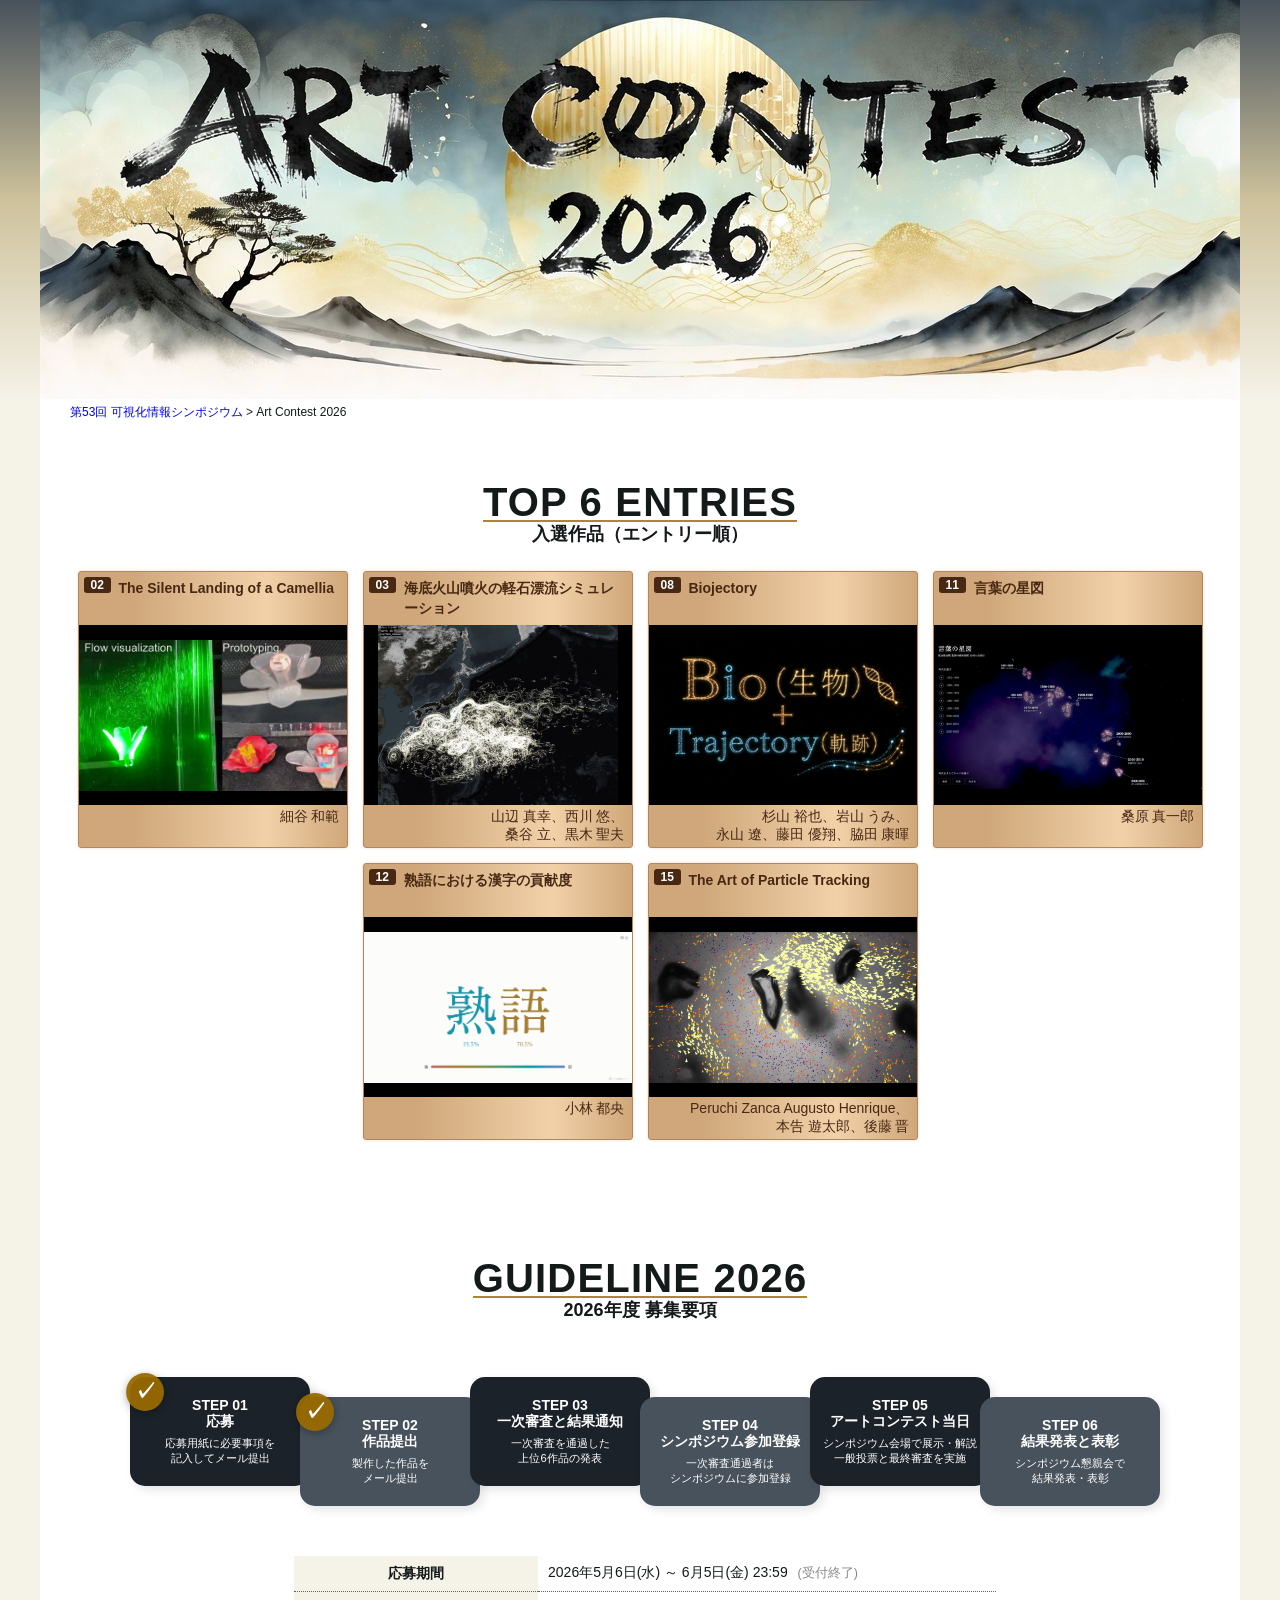
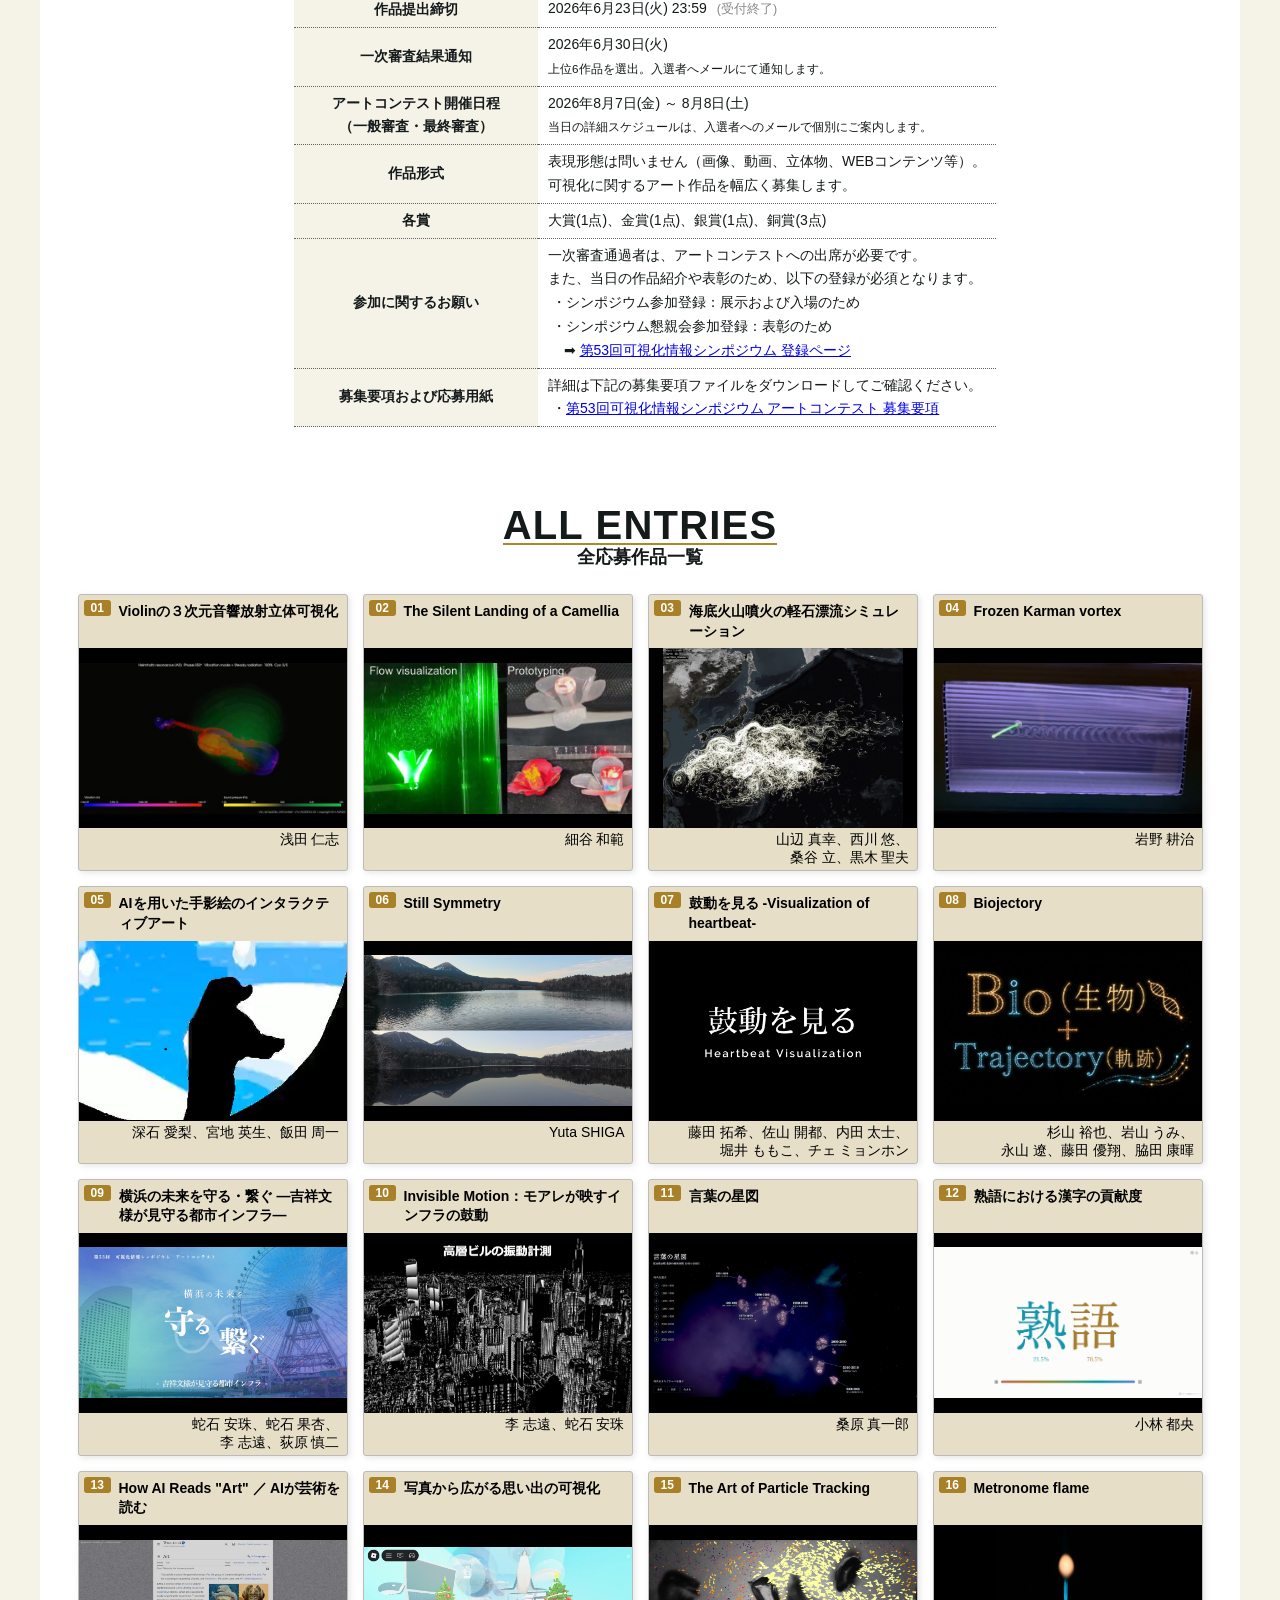
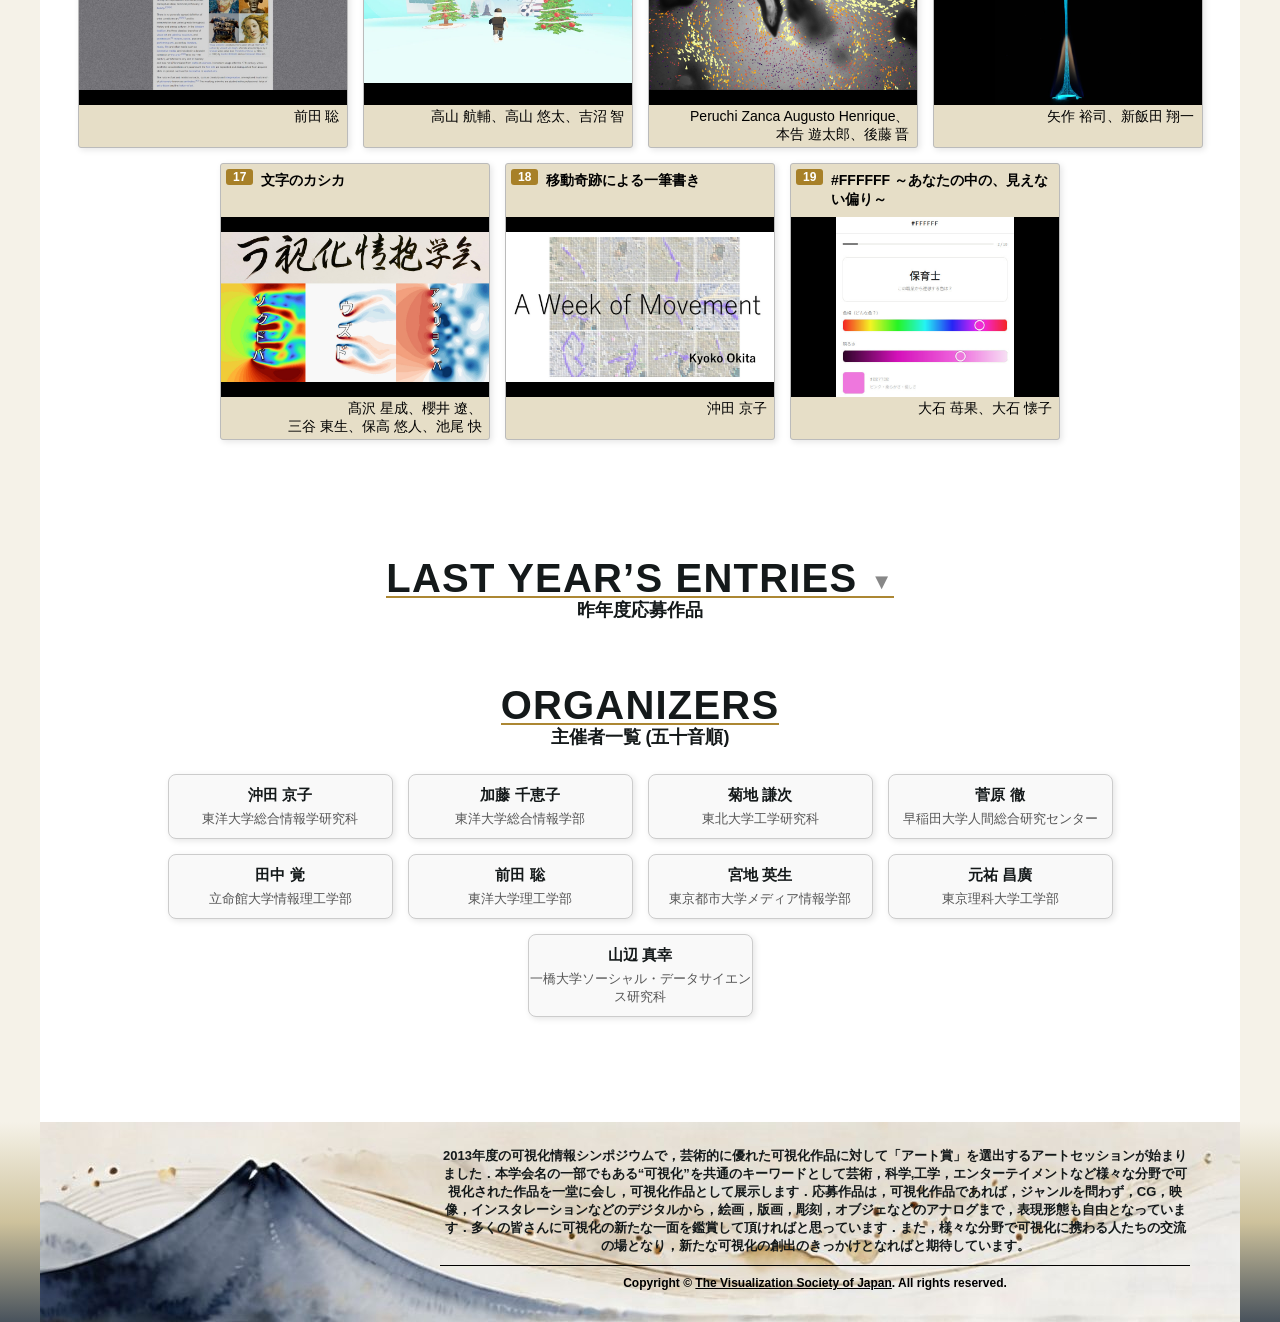
==== index.html @ e3b5d31a "入選作品セクション + 入選者向け案内PDF 追加 - index.html: TOP 6 ENTRIES セクション (入選作品6件、エントリー順)   をコメントアウト解除 + 実データ popu" ====
﻿<!DOCTYPE html>
<html lang="ja">
<head>
  <meta charset="UTF-8">
  <meta http-equiv="content-language" content="ja">
  <meta name="viewport" content="width=device-width, initial-scale=1.0">
  <meta name="description" content="JapanVis2026アートコンテストの公式ページ。受賞作品や応募作品一覧を掲載。">
  <meta name="designer" content="Satoshi MAEDA (Toyo Univ.)">
  <title>Art Contest 2026 - 第53回 可視化情報シンポジウム</title>
  <link href="css/style.css" rel="stylesheet" type="text/css" />
  <link rel="icon" type="image/png" sizes="64x64" href="images/icon-64x64.png">
</head>

<body>
  <!-- ヘッダー -->
  <div class="banner"><div class="banner-inner"></div></div>


  <!-- コンテンツ -->
  <div class="container">
    <!-- 現在位置 -->
    <div class="page_position"><a href="https://www.vsj.jp/symp2026/index.php" target="_blank">第53回 可視化情報シンポジウム</a> > Art Contest 2026</div>



    <!-- 受賞作品 -->
    <!-- <div class="section_title">
      <div class="section_title_en">2026 AWARDS</div>
      <div class="section_title_jp">2026年 受賞作品</div>
    </div>

    <div class="entry_award_progressing">
      シンポジウム会場で<br>
      大賞、金賞、銀賞の来場者投票を実施！<br>
      皆さまの投票をお待ちしております！
    </div> -->

    <!-- <div class="flex_wrapper">
      <a class="entry taisho" data-entry-number="" href="#detail-" onclick="openDetail(this)">
        <div class="entry_title"></div>
        <div class="entry_thumbnail"><img src="old_works/thumbnails/.jpg"/></div>
        <div class="entry_name"></div>
      </a>

      <a class="entry kinsho" data-entry-number="" href="#detail-" onclick="openDetail(this)">
        <div class="entry_title"></div>
        <div class="entry_thumbnail"><img src="old_works/thumbnails/.jpg"/></div>
        <div class="entry_name"></div>
      </a>

      <a class="entry ginsho" data-entry-number="" href="#detail-" onclick="openDetail(this)">
        <div class="entry_title"></div>
        <div class="entry_thumbnail"><img src="old_works/thumbnails/.jpg"/></div>
        <div class="entry_name"></div>
      </a>

      <a class="entry nyuusho" data-entry-number="" href="#detail-" onclick="openDetail(this)">
        <div class="entry_title"></div>
        <div class="entry_thumbnail"><img src="old_works/thumbnails/.jpg"/></div>
        <div class="entry_name"></div>
      </a>

      <a class="entry nyuusho" data-entry-number="" href="#detail-" onclick="openDetail(this)">
        <div class="entry_title"></div>
        <div class="entry_thumbnail"><img src="old_works/thumbnails/.jpg"/></div>
        <div class="entry_name"></div>
      </a>
    </div> -->



    <!-- 入選作品 (上位6作品、エントリー順) -->
    <div class="section_title">
      <div class="section_title_en">TOP 6 ENTRIES</div>
      <div class="section_title_jp">入選作品（エントリー順）</div>
    </div>

    <div class="flex_wrapper">
      <a class="entry top6" data-entry-number="02" data-year="2026" href="#detail-2026-02" onclick="openDetail(this)">
        <div class="entry_title">The Silent Landing of a Camellia</div>
        <div class="entry_thumbnail"><img src="works/thumbnails/a02.jpg"/></div>
        <div class="entry_name">細谷 和範</div>
      </a>

      <a class="entry top6" data-entry-number="03" data-year="2026" href="#detail-2026-03" onclick="openDetail(this)">
        <div class="entry_title">海底火山噴火の軽石漂流シミュレーション</div>
        <div class="entry_thumbnail"><img src="works/thumbnails/a03.jpg"/></div>
        <div class="entry_name">山辺 真幸、西川 悠、<br>桑谷 立、黒木 聖夫</div>
      </a>

      <a class="entry top6" data-entry-number="08" data-year="2026" href="#detail-2026-08" onclick="openDetail(this)">
        <div class="entry_title">Biojectory</div>
        <div class="entry_thumbnail"><img src="works/thumbnails/a08.jpg"/></div>
        <div class="entry_name">杉山 裕也、岩山 うみ、<br>永山 遼、藤田 優翔、脇田 康暉</div>
      </a>

      <a class="entry top6" data-entry-number="11" data-year="2026" href="#detail-2026-11" onclick="openDetail(this)">
        <div class="entry_title">言葉の星図</div>
        <div class="entry_thumbnail"><img src="works/thumbnails/a11.jpg"/></div>
        <div class="entry_name">桑原 真一郎</div>
      </a>

      <a class="entry top6" data-entry-number="12" data-year="2026" href="#detail-2026-12" onclick="openDetail(this)">
        <div class="entry_title">熟語における漢字の貢献度</div>
        <div class="entry_thumbnail"><img src="works/thumbnails/a12.png"/></div>
        <div class="entry_name">小林 都央</div>
      </a>

      <a class="entry top6" data-entry-number="15" data-year="2026" href="#detail-2026-15" onclick="openDetail(this)">
        <div class="entry_title">The Art of Particle Tracking</div>
        <div class="entry_thumbnail"><img src="works/thumbnails/a15.jpg"/></div>
        <div class="entry_name">Peruchi Zanca Augusto Henrique、<br>本告 遊太郎、後藤 晋</div>
      </a>
    </div>



    <!-- 応募案内 -->
    <div id="guideline" class="section_title">
      <div class="section_title_en">GUIDELINE 2026</div>
      <div class="section_title_jp">2026年度 募集要項</div>
    </div>
    <div class="flow-chart">
      <div class="step step-u completed">STEP 01<br>応募<span>応募用紙に必要事項を<br>記入してメール提出</span></div>
      <div class="step step-d completed">STEP 02<br>作品提出<span>製作した作品を<br>メール提出</span></div>
      <div class="step step-u">STEP 03<br>一次審査と結果通知<span>一次審査を通過した<br>上位6作品の発表</span></div>
      <div class="step step-d">STEP 04<br>シンポジウム参加登録<span>一次審査通過者は<br>シンポジウムに参加登録</span></div>
      <div class="step step-u">STEP 05<br>アートコンテスト当日<span>シンポジウム会場で展示・解説<br>一般投票と最終審査を実施</span></div>
      <div class="step step-d">STEP 06<br>結果発表と表彰<span>シンポジウム懇親会で<br>結果発表・表彰</span></div>
    </div>
    <div class="guideline_detail">
      <table>
        <tbody>
          <tr>
            <th>応募期間</th>
            <td>2026年5月6日(水) ～ 6月5日(金) 23:59 <span class="closed">(受付終了)</span></td>
          </tr>
          <tr>
            <th>作品提出締切</th>
            <td>2026年6月23日(火) 23:59 <span class="closed">(受付終了)</span></td>
          </tr>
          <tr>
            <th>一次審査結果通知</th>
            <td>2026年6月30日(火)<br><small>上位6作品を選出。入選者へメールにて通知します。</small></td>
          </tr>
          <tr>
            <th>アートコンテスト開催日程<br>（一般審査・最終審査）</th>
            <td>
              2026年8月7日(金) ～ 8月8日(土)<br>
              <small>当日の詳細スケジュールは、入選者へのメールで個別にご案内します。</small>
            </td>
          </tr>

          <tr>
            <th>作品形式</th>
            <td>表現形態は問いません（画像、動画、立体物、WEBコンテンツ等）。<br>可視化に関するアート作品を幅広く募集します。</td>
          </tr>
          <tr>
            <th>各賞</th>
            <td>大賞(1点)、金賞(1点)、銀賞(1点)、銅賞(3点)</td>
          </tr>

          <tr>
            <th>参加に関するお願い</th>
            <td>
              一次審査通過者は、アートコンテストへの出席が必要です。<br>また、当日の作品紹介や表彰のため、以下の登録が必須となります。<br>
              &nbsp;・シンポジウム参加登録：展示および入場のため<br>
              &nbsp;・シンポジウム懇親会参加登録：表彰のため<br>
              &nbsp;&nbsp;&nbsp;&nbsp;➡&nbsp;<a href="https://www.vsj.jp/symp2026/registration.php" target="_blank">第53回可視化情報シンポジウム 登録ページ</a>
            </td>
          </tr>
          <tr>
            <th>募集要項および応募用紙</th>
            <td>
              <!-- 詳細は後日公開される募集要項ファイルをダウンロードしてご確認ください。<br> -->
              <!-- &nbsp;・<u>準備中</u> -->
              詳細は下記の募集要項ファイルをダウンロードしてご確認ください。<br>
              &nbsp;・<a href="https://github.com/codria/art2026/raw/main/docs/VSJ_Symp2026_ArtContest_ApplicationGuidelines.docx" download>第53回可視化情報シンポジウム アートコンテスト 募集要項</a>
            </td>
          </tr>
        </tbody>
      </table>
    </div>

    <!-- 2026年度応募作品 -->
    <div id="all_entries" class="section_title">
      <div class="section_title_en">ALL ENTRIES</div>
      <div class="section_title_jp">全応募作品一覧</div>
    </div>

    <div class="flex_wrapper">
    <!-- No.1~5 -->
      <a class="entry" data-entry-number="01" data-year="2026" href="#detail-2026-01" onclick="openDetail(this)">
        <div class="entry_title">Violinの３次元音響放射立体可視化</div>
        <div class="entry_thumbnail"><img src="works/thumbnails/a01.jpeg"/></div>
        <div class="entry_name">浅田 仁志</div>
      </a>

      <a class="entry" data-entry-number="02" data-year="2026" href="#detail-2026-02" onclick="openDetail(this)">
        <div class="entry_title">The Silent Landing of a Camellia</div>
        <div class="entry_thumbnail"><img src="works/thumbnails/a02.jpg"/></div>
        <div class="entry_name">細谷 和範</div>
      </a>

      <a class="entry" data-entry-number="03" data-year="2026" href="#detail-2026-03" onclick="openDetail(this)">
        <div class="entry_title">海底火山噴火の軽石漂流シミュレーション</div>
        <div class="entry_thumbnail"><img src="works/thumbnails/a03.jpg"/></div>
        <div class="entry_name">山辺 真幸、西川 悠、<br>桑谷 立、黒木 聖夫</div>
      </a>

      <a class="entry" data-entry-number="04" data-year="2026" href="#detail-2026-04" onclick="openDetail(this)">
        <div class="entry_title">Frozen Karman vortex</div>
        <div class="entry_thumbnail"><img src="works/thumbnails/a04.jpg"/></div>
        <div class="entry_name">岩野 耕治</div>
      </a>

      <a class="entry" data-entry-number="05" data-year="2026" href="#detail-2026-05" onclick="openDetail(this)">
        <div class="entry_title">AIを用いた手影絵のインタラクティブアート</div>
        <div class="entry_thumbnail"><img src="works/thumbnails/a05.png"/></div>
        <div class="entry_name">深石 愛梨、宮地 英生、飯田 周一</div>
      </a>

    <!-- No.6~10 -->
      <a class="entry" data-entry-number="06" data-year="2026" href="#detail-2026-06" onclick="openDetail(this)">
        <div class="entry_title">Still Symmetry</div>
        <div class="entry_thumbnail"><img src="works/thumbnails/a06.jpg"/></div>
        <div class="entry_name">Yuta SHIGA</div>
      </a>

      <a class="entry" data-entry-number="07" data-year="2026" href="#detail-2026-07" onclick="openDetail(this)">
        <div class="entry_title">鼓動を見る -Visualization of heartbeat-</div>
        <div class="entry_thumbnail"><img src="works/thumbnails/a07.jpg"/></div>
        <div class="entry_name">藤田 拓希、佐山 開都、内田 太士、<br>堀井 ももこ、チェ ミョンホン</div>
      </a>

      <a class="entry" data-entry-number="08" data-year="2026" href="#detail-2026-08" onclick="openDetail(this)">
        <div class="entry_title">Biojectory</div>
        <div class="entry_thumbnail"><img src="works/thumbnails/a08.jpg"/></div>
        <div class="entry_name">杉山 裕也、岩山 うみ、<br>永山 遼、藤田 優翔、脇田 康暉</div>
      </a>

      <a class="entry" data-entry-number="09" data-year="2026" href="#detail-2026-09" onclick="openDetail(this)">
        <div class="entry_title">横浜の未来を守る・繋ぐ —吉祥文様が見守る都市インフラ—</div>
        <div class="entry_thumbnail"><img src="works/thumbnails/a09.jpg"/></div>
        <div class="entry_name">蛇石 安珠、蛇石 果杏、<br>李 志遠、荻原 慎二</div>
      </a>

      <a class="entry" data-entry-number="10" data-year="2026" href="#detail-2026-10" onclick="openDetail(this)">
        <div class="entry_title">Invisible Motion：モアレが映すインフラの鼓動</div>
        <div class="entry_thumbnail"><img src="works/thumbnails/a10.jpg"/></div>
        <div class="entry_name">李 志遠、蛇石 安珠</div>
      </a>

    <!-- No.11~15 -->
      <a class="entry" data-entry-number="11" data-year="2026" href="#detail-2026-11" onclick="openDetail(this)">
        <div class="entry_title">言葉の星図</div>
        <div class="entry_thumbnail"><img src="works/thumbnails/a11.jpg"/></div>
        <div class="entry_name">桑原 真一郎</div>
      </a>

      <a class="entry" data-entry-number="12" data-year="2026" href="#detail-2026-12" onclick="openDetail(this)">
        <div class="entry_title">熟語における漢字の貢献度</div>
        <div class="entry_thumbnail"><img src="works/thumbnails/a12.png"/></div>
        <div class="entry_name">小林 都央</div>
      </a>

      <a class="entry" data-entry-number="13" data-year="2026" href="#detail-2026-13" onclick="openDetail(this)">
        <div class="entry_title">How AI Reads "Art" ／ AIが芸術を読む</div>
        <div class="entry_thumbnail"><img src="works/thumbnails/a13.jpg"/></div>
        <div class="entry_name">前田 聡</div>
      </a>

      <a class="entry" data-entry-number="14" data-year="2026" href="#detail-2026-14" onclick="openDetail(this)">
        <div class="entry_title">写真から広がる思い出の可視化</div>
        <div class="entry_thumbnail"><img src="works/thumbnails/a14.jpg"/></div>
        <div class="entry_name">高山 航輔、高山 悠太、吉沼 智</div>
      </a>

      <a class="entry" data-entry-number="15" data-year="2026" href="#detail-2026-15" onclick="openDetail(this)">
        <div class="entry_title">The Art of Particle Tracking</div>
        <div class="entry_thumbnail"><img src="works/thumbnails/a15.jpg"/></div>
        <div class="entry_name">Peruchi Zanca Augusto Henrique、<br>本告 遊太郎、後藤 晋</div>
      </a>

    <!-- No.16~19 -->
      <a class="entry" data-entry-number="16" data-year="2026" href="#detail-2026-16" onclick="openDetail(this)">
        <div class="entry_title">Metronome flame</div>
        <div class="entry_thumbnail"><img src="works/thumbnails/a16.jpg"/></div>
        <div class="entry_name">矢作 裕司、新飯田 翔一</div>
      </a>

      <a class="entry" data-entry-number="17" data-year="2026" href="#detail-2026-17" onclick="openDetail(this)">
        <div class="entry_title">文字のカシカ</div>
        <div class="entry_thumbnail"><img src="works/thumbnails/a17.jpg"/></div>
        <div class="entry_name">髙沢 星成、櫻井 遼、<br>三谷 東生、保高 悠人、池尾 快</div>
      </a>

      <a class="entry" data-entry-number="18" data-year="2026" href="#detail-2026-18" onclick="openDetail(this)">
        <div class="entry_title">移動奇跡による一筆書き</div>
        <div class="entry_thumbnail"><img src="works/thumbnails/a18.jpg"/></div>
        <div class="entry_name">沖田 京子</div>
      </a>

      <a class="entry" data-entry-number="19" data-year="2026" href="#detail-2026-19" onclick="openDetail(this)">
        <div class="entry_title">#FFFFFF ～あなたの中の、見えない偏り～</div>
        <div class="entry_thumbnail"><img src="works/thumbnails/a19.jpg"/></div>
        <div class="entry_name">大石 苺果、大石 懐子</div>
      </a>
    </div>

    <!-- 昨年度応募作品（折り畳み） -->
    <details class="archive-section">
      <summary>
        <div class="section_title">
          <div class="section_title_en">LAST YEAR’S ENTRIES</div>
          <div class="section_title_jp">昨年度応募作品</div>
        </div>
      </summary>

      <div class="flex_wrapper">
      <!-- No.1~5 -->
        <a class="entry" data-entry-number="01" data-year="2025" href="#detail-2025-01" onclick="openDetail(this)">
          <div class="entry_title">クラゲ型ロボットによる渦構造</div>
          <div class="entry_thumbnail"><img src="old_works/thumbnails/a01.jpg"/></div>
          <div class="entry_name">MANAKIJSIRISUTHI POON、<br>美甘 見真</div>
        </a>

        <a class="entry" data-entry-number="02" data-year="2025" href="#detail-2025-02" onclick="openDetail(this)">
          <div class="entry_title">東京メトロの路線ネットワーク図</div>
          <div class="entry_thumbnail"><img src="old_works/thumbnails/a02.jpg"/></div>
          <div class="entry_name">高松 一鷹、高階 柊平</div>
        </a>

        <a class="entry" data-entry-number="03" data-year="2025" href="#detail-2025-03" onclick="openDetail(this)">
          <div class="entry_title">Loudscape；練習前のボク</div>
          <div class="entry_thumbnail"><img src="old_works/thumbnails/a03.jpg"/></div>
          <div class="entry_name">沖田 京子、前田 聡</div>
        </a>

        <a class="entry" data-entry-number="04" data-year="2025" href="#detail-2025-04" onclick="openDetail(this)">
          <div class="entry_title">モザイクアート</div>
          <div class="entry_thumbnail"><img src="old_works/thumbnails/a04.jpg"/></div>
          <div class="entry_name">吉沼 智</div>
        </a>

        <a class="entry" data-entry-number="05" data-year="2025" href="#detail-2025-05" onclick="openDetail(this)">
          <div class="entry_title">Fallen Azaleas in the Wind</div>
          <div class="entry_thumbnail"><img src="old_works/thumbnails/a05.jpg"/></div>
          <div class="entry_name">細谷 和範</div>
        </a>

      <!-- No.6~10 -->
        <a class="entry" data-entry-number="06" data-year="2025" href="#detail-2025-06" onclick="openDetail(this)">
          <div class="entry_title">どちらに旋回しているように見えますか？</div>
          <div class="entry_thumbnail"><img src="old_works/thumbnails/a06.jpg"/></div>
          <div class="entry_name">澤田 祐希、新川 大治朗、白石 耕一郎</div>
        </a>

        <a class="entry" data-entry-number="07" data-year="2025" href="#detail-2025-07" onclick="openDetail(this)">
          <div class="entry_title">錯視図等を対象としたエントロピー解析</div>
          <div class="entry_thumbnail"><img src="old_works/thumbnails/a07.jpg"/></div>
          <div class="entry_name">後藤 芙美子、長嶋 敏照、土田 賢省</div>
        </a>

        <a class="entry" data-entry-number="08" data-year="2025" href="#detail-2025-08" onclick="openDetail(this)">
          <div class="entry_title">浮力が奏でる安定の世界</div>
          <div class="entry_thumbnail"><img src="old_works/thumbnails/a08.jpg"/></div>
          <div class="entry_name">西川 泰雅、稲垣 照美</div>
        </a>

        <a class="entry" data-entry-number="09" data-year="2025" href="#detail-2025-09" onclick="openDetail(this)">
          <div class="entry_title">Olfaphony</div>
          <div class="entry_thumbnail"><img src="old_works/thumbnails/a09.jpg"/></div>
          <div class="entry_name">今井 裕太、大畠 拓真、<br>中村 知滉、柳瀬 龍成</div>
        </a>

        <a class="entry" data-entry-number="10" data-year="2025" href="#detail-2025-10" onclick="openDetail(this)">
          <div class="entry_title">視線が創る世界</div>
          <div class="entry_thumbnail"><img src="old_works/thumbnails/a10.jpg"/></div>
          <div class="entry_name">上村 悠人、片岡 昇吾、<br>加藤 僚太郎、山本 英明</div>
        </a>

      <!-- No.11~13 -->
        <a class="entry" data-entry-number="11" data-year="2025" href="#detail-2025-11" onclick="openDetail(this)">
          <div class="entry_title">Violinの３次元立体可視化</div>
          <div class="entry_thumbnail"><img src="old_works/thumbnails/a11.jpg"/></div>
          <div class="entry_name">浅田 仁志</div>
        </a>

        <a class="entry" data-entry-number="12" data-year="2025" href="#detail-2025-12" onclick="openDetail(this)">
          <div class="entry_title">表面張力が奏でる奇跡の芸術</div>
          <div class="entry_thumbnail"><img src="old_works/thumbnails/a12.jpg"/></div>
          <div class="entry_name">齋藤 謙太、坂本 翔、稲垣 照美</div>
        </a>

        <a class="entry" data-entry-number="13" data-year="2025" href="#detail-2025-13" onclick="openDetail(this)">
          <div class="entry_title">Stillness in Motion: A Meditative Journey</div>
          <div class="entry_thumbnail"><img src="old_works/thumbnails/a13.jpg"/></div>
          <div class="entry_name">村上 里子、切島 忠昭</div>
        </a>


        <a href="https://codria.github.io/art2025/" class="link-box">
          Art Contest 2025 を見る<span class="arrow"> &nearr;</span>
        </a>
      </div>
    </details>



    <!-- オーガナイザー -->
    <div class="section_title">
      <div class="section_title_en">ORGANIZERS</div>
      <div class="section_title_jp">主催者一覧 (五十音順)</div>
    </div>
    <div class="flex_wrapper">
      <div class="organizer-card">
        <div class="name">沖田 京子</div>
        <div class="affiliation">東洋大学総合情報学研究科</div>
      </div>
      <div class="organizer-card">
        <div class="name">加藤 千恵子</div>
        <div class="affiliation">東洋大学総合情報学部</div>
      </div>
      <div class="organizer-card">
        <div class="name">菊地 謙次</div>
        <div class="affiliation">東北大学工学研究科</div>
      </div>
      <div class="organizer-card">
        <div class="name">菅原 徹</div>
        <div class="affiliation">早稲田大学人間総合研究センター</div>
      </div>
      <div class="organizer-card">
        <div class="name">田中 覚</div>
        <div class="affiliation">立命館大学情報理工学部</div>
      </div>
      <div class="organizer-card">
        <div class="name">前田 聡</div>
        <div class="affiliation">東洋大学理工学部</div>
      </div>
      <div class="organizer-card">
        <div class="name">宮地 英生</div>
        <div class="affiliation">東京都市大学メディア情報学部</div>
      </div>
      <div class="organizer-card">
        <div class="name">元祐 昌廣</div>
        <div class="affiliation">東京理科大学工学部</div>
      </div>
      <div class="organizer-card">
        <div class="name">山辺 真幸</div>
        <div class="affiliation">一橋大学ソーシャル・データサイエンス研究科</div>
      </div>
    </div>

    <!-- スペシャルサンクス -->
    <!-- <div class="section_title">
      <div class="section_title_en">SPECIAL THANKS</div>
      <div class="section_title_jp">ご協力いただいた皆様（順不同）</div>
    </div>

    <div class="flex_wrapper">
      <div class="organizer-card">
        <div class="name"></div>
        <div class="affiliation"><a href="" target="_blank"></a></div>
      </div>
      <div class="organizer-card">
        <div class="name"></div>
        <div class="affiliation"><a href="" target="_blank"></a></div>
      </div>
      <div class="organizer-card">
        <div class="name"></div>
        <div class="affiliation"><a href="" target="_blank"></a></div>
      </div>
      <div class="organizer-card applicants">
        <div class="name"></div>
        <div class="affiliation"></div>
      </div>
    </div> -->


    <!-- 拡大表示枠（コントロールはJavaScript） -->
    <div id="overlay" class="hidden" onclick="overlayClick(event)">
      <div id="overlay-content"></div>
      <button id="prev-btn" onclick="prevDetail(event)">＜</button>
      <button id="next-btn" onclick="nextDetail(event)">＞</button>
      <button id="close-btn" onclick="closeDetail()">閉じる</button>
    </div>

    <!-- 作品詳細 (2026年度) -->
    <!-- hiddenクラスをJavaScriptで差し込むことで、JavaScriptオフで拡大表示できない場合に通常表示で閲覧する -->
    <div class="detail" id="detail-2026-01">
      <div class="section_title">
        <div class="section_title_en">ENTRY 01</div>
        <div class="section_title_jp">応募作品 01</div>
      </div>
      <div class="entry_detail">
        <div class="entry_detail_thumbnail"><img src="works/thumbnails/a01.jpeg" /></div>
        <table>
          <tbody>
            <tr><th>作品名</th><td>Violinの３次元音響放射立体可視化</td></tr>
            <tr><th>作品形態</th><td>動画</td></tr>
            <tr><th>製作者</th><td>浅田 仁志</td></tr>
            <tr><th>公開URL</th><td><a href="works/a01.mp4" target="_blank">本サーバー</a></td></tr>
          </tbody>
        </table>
        <div class="entry_detail_abstract">
          <h5>作品概要</h5>
          　Violinにおける数値解析結果(A.Stradivariの実在個体)から抽出したHelmholz共鳴(A0モード)の音響放射可視化イメージを作成。構造振動と音響現象を重ね合わせレンダリングすることで、構造振動と空気が連成しfホールから音響放射が生じる経過を３次元立体可視化した。
        </div>
      </div>
    </div>

    <div class="detail" id="detail-2026-02">
      <div class="section_title">
        <div class="section_title_en">ENTRY 02</div>
        <div class="section_title_jp">応募作品 02</div>
      </div>
      <div class="entry_detail">
        <div class="entry_detail_thumbnail"><img src="works/thumbnails/a02.jpg" /></div>
        <table>
          <tbody>
            <tr><th>作品名</th><td>The Silent Landing of a Camellia</td></tr>
            <tr><th>作品形態</th><td>動画</td></tr>
            <tr><th>製作者</th><td>細谷 和範</td></tr>
            <tr><th>公開URL</th><td><a href="https://youtu.be/SGnB2cqKreg" target="_blank">https://youtu.be/SGnB2cqKreg</a></td></tr>
          </tbody>
        </table>
        <div class="entry_detail_abstract">
          <h5>作品概要</h5>
          　椿の花は花冠ごと落花し，上を向いて着地します。<br>
          　このユニークな振る舞いは，寺田寅彦博士（1878–1935）の研究によって，花冠の空力特性によるものであることが知られています。<br>
          　本作品では，ツバキの花冠が地面に落花した後のふるまいに注目しました。不思議なことに，ツバキは地面に衝突しても大きく跳ね返ることなく，静かに着地します。高速カメラを用いて花びらの挙動を観察すると，衝突の瞬間に花弁がダイナミックにしなり，振動しながら衝撃エネルギーを吸収する様子が見られました。<br>
          　静かで力強く，そして美しいツバキの不思議な落花現象をお楽しみください。
        </div>
      </div>
    </div>

    <div class="detail" id="detail-2026-03">
      <div class="section_title">
        <div class="section_title_en">ENTRY 03</div>
        <div class="section_title_jp">応募作品 03</div>
      </div>
      <div class="entry_detail">
        <div class="entry_detail_thumbnail"><img src="works/thumbnails/a03.jpg" /></div>
        <table>
          <tbody>
            <tr><th>作品名</th><td>海底火山噴火の軽石漂流シミュレーション</td></tr>
            <tr><th>作品形態</th><td>動画</td></tr>
            <tr><th>製作者</th><td>山辺 真幸、西川 悠、桑谷 立、黒木 聖夫</td></tr>
            <tr><th>公開URL</th><td><a href="https://vimeo.com/1109314883" target="_blank">https://vimeo.com/1109314883</a></td></tr>
          </tbody>
        </table>
        <div class="entry_detail_abstract">
          <h5>作品概要</h5>
          　2021年8月の福徳岡ノ場海底噴火では、放出された大量の軽石が日本各地の港や島に漂着し、漁業や海上交通に深刻な被害をもたらした。日本近海ではこうした現象が20〜30年に一度繰り返されており、軽石の漂着時期や場所を事前に見積もることは防災上の重要課題である。本作品は、過去100年の間に軽石を放出した日本近海の7つの海底火山 ― 福徳岡ノ場、伊豆東部火山群、三宅島、海徳海山、西之島、ベヨネース列岩、西表島北北東 ― から放出された軽石が、黒潮・黒潮再循環・対馬暖流に運ばれて漂流するさまを、粒子追跡シミュレーションの結果に基づいて可視化したものである。各火山について、放流開始から365日間の漂流を描いた。暗い海洋上に一つひとつの軽石の軌跡を発光する光跡として描き、その集積を光の濃淡で表現している。時間の経過とともに軽石は中規模渦に捕捉されて渦を巻き、密集と拡散を繰り返しながら広大な海域へ広がっていく。海洋物理学が数式と統計で記述してきた海流のふるまいが、無数の光跡が織りなす動的な模様として立ち現れる。可視化の元データは Nishikawa et al. (2023, Progress in Earth and Planetary Science, 10:21, <a href="https://doi.org/10.1186/s40645-023-00552-4" target="_blank">https://doi.org/10.1186/s40645-023-00552-4</a>) によるシミュレーション結果である。本作品は、軽石漂流のインタラクティブなハザードマップ構築を目指す研究プロジェクトの一環として制作された。<br>
          　本作品は JSPS 科研費 基盤研究(B)「高精度軽石漂流予測に基づくインタラクティブハザードマップの作成」(課題番号 24K01139、研究代表者:西川悠) の成果の一部である。<br>
          <small>制作者：山辺真幸<sup>1</sup>, 西川悠<sup>2</sup>, 桑谷立<sup>2</sup>, 黒木聖夫<sup>2</sup><br>
          1) 一橋大学大学院ソーシャル・データサイエンス研究科、慶應義塾大学メディア・デザイン研究科　 2) 海洋研究開発機構</small>
        </div>
      </div>
    </div>

    <div class="detail" id="detail-2026-04">
      <div class="section_title">
        <div class="section_title_en">ENTRY 04</div>
        <div class="section_title_jp">応募作品 04</div>
      </div>
      <div class="entry_detail">
        <div class="entry_detail_thumbnail"><img src="works/thumbnails/a04.jpg" /></div>
        <table>
          <tbody>
            <tr><th>作品名</th><td>Frozen Karman vortex</td></tr>
            <tr><th>作品形態</th><td>動画</td></tr>
            <tr><th>製作者</th><td>岩野 耕治</td></tr>
            <tr><th>公開URL</th><td><a href="https://youtu.be/1NOTzBSdpBU" target="_blank">https://youtu.be/1NOTzBSdpBU</a></td></tr>
          </tbody>
        </table>
        <div class="entry_detail_abstract">
          <h5>作品概要</h5>
          　段ボールで製作した小型風洞内でカルマン渦列を可視化しました．光の当て方を工夫することでカルマン渦を止めました．
        </div>
      </div>
    </div>

    <div class="detail" id="detail-2026-05">
      <div class="section_title">
        <div class="section_title_en">ENTRY 05</div>
        <div class="section_title_jp">応募作品 05</div>
      </div>
      <div class="entry_detail">
        <div class="entry_detail_thumbnail"><img src="works/thumbnails/a05.png" /></div>
        <table>
          <tbody>
            <tr><th>作品名</th><td>AIを用いた手影絵のインタラクティブアート</td></tr>
            <tr><th>作品形態</th><td>動画</td></tr>
            <tr><th>製作者</th><td>深石 愛梨、宮地 英生、飯田 周一</td></tr>
            <tr><th>公開URL</th><td><a href="works/a05.mp4" target="_blank">本サーバー</a></td></tr>
          </tbody>
        </table>
        <div class="entry_detail_abstract">
          <h5>作品概要</h5>
          　手影絵で表現されたペンギンの背景に動的な南極のイメージ画像を挿入する。<br>
          　手影絵の２Dのペンギンの姿勢を学習させ、その姿勢を動的に推定し、ペンギンの移動方向に合わせて背景のスライド方向を変化させることでペンギンが移動しているように、また、ペンギンの動作量に応じて背景の氷の赤色強度を強くする演出を行った。
        </div>
      </div>
    </div>

    <div class="detail" id="detail-2026-06">
      <div class="section_title">
        <div class="section_title_en">ENTRY 06</div>
        <div class="section_title_jp">応募作品 06</div>
      </div>
      <div class="entry_detail">
        <div class="entry_detail_thumbnail"><img src="works/thumbnails/a06.jpg" /></div>
        <table>
          <tbody>
            <tr><th>作品名</th><td>Still Symmetry</td></tr>
            <tr><th>作品形態</th><td>画像</td></tr>
            <tr><th>製作者</th><td>Yuta SHIGA</td></tr>
            <tr><th>公開URL</th><td><a href="works/a06.jpg" target="_blank">本サーバー</a></td></tr>
          </tbody>
        </table>
        <div class="entry_detail_abstract">
          <h5>作品概要</h5>
          　In landscape photography, the specular reflection (water mirror) on a lake's surface is a paramount element that brings perfect symmetry and an overwhelming sense of tranquility to the frame. However, capturing the exact moment when the wind completely dies down, aligned with the perfect lighting and weather conditions, is exceptionally difficult—it is a miraculous encounter with nature.<br>
          　Based on the natural formations captured at the shooting location, this artwork utilizes "minimal image processing" to express the ideal specular reflection that could have existed. By blurring the line between the actual landscape (the real image) and the digitally enhanced water surface (the virtual image), this work invites viewers to contemplate the beauty of nature and the possibilities of visual expression.
        </div>
      </div>
    </div>

    <div class="detail" id="detail-2026-07">
      <div class="section_title">
        <div class="section_title_en">ENTRY 07</div>
        <div class="section_title_jp">応募作品 07</div>
      </div>
      <div class="entry_detail">
        <div class="entry_detail_thumbnail"><img src="works/thumbnails/a07.jpg" /></div>
        <table>
          <tbody>
            <tr><th>作品名</th><td>鼓動を見る -Visualization of heartbeat-</td></tr>
            <tr><th>作品形態</th><td>動画</td></tr>
            <tr><th>製作者</th><td>藤田 拓希、佐山 開都、内田 太士、<br>堀井 ももこ、チェ ミョンホン</td></tr>
            <tr><th>公開URL</th><td><a href="https://youtu.be/KlE6RIvFT8s" target="_blank">https://youtu.be/KlE6RIvFT8s</a></td></tr>
          </tbody>
        </table>
        <div class="entry_detail_abstract">
          <h5>作品概要</h5>
          　動物によって鼓動の速さは大きく異なる。本作品では、それぞれの動物が刻む鼓動を視覚的な表現へと変換し、普段は目にすることのできない生命のリズムを可視化した。大きな動物と小さな動物、それぞれが持つ異なる時間の流れや生き方の違いを、鼓動という共通の指標を通して感じてもらいたい。
        </div>
      </div>
    </div>

    <div class="detail" id="detail-2026-08">
      <div class="section_title">
        <div class="section_title_en">ENTRY 08</div>
        <div class="section_title_jp">応募作品 08</div>
      </div>
      <div class="entry_detail">
        <div class="entry_detail_thumbnail"><img src="works/thumbnails/a08.jpg" /></div>
        <table>
          <tbody>
            <tr><th>作品名</th><td>Biojectory</td></tr>
            <tr><th>作品形態</th><td>動画</td></tr>
            <tr><th>製作者</th><td>杉山 裕也、岩山 うみ、永山 遼、<br>藤田 優翔、脇田 康暉</td></tr>
            <tr><th>公開URL</th><td><a href="https://youtu.be/nXVVDsX7SDc" target="_blank">https://youtu.be/nXVVDsX7SDc</a></td></tr>
          </tbody>
        </table>
        <div class="entry_detail_abstract">
          <h5>作品概要</h5>
          　複数の生き物の移動軌跡を可視化し、通過回数が多い場所の「つながり」を表現する作品です。このつながりを表現するにあたり、「星座」の考え方を取り入れることにしました。星座は、点在する星を人間が結びつけて意味を与えたものです。これと同様に、生物の頻出ルートの重なりを「夜空の星座」に見立てて再解釈し、新たなつながりとして描き出すことを意図しています。
        </div>
      </div>
    </div>

    <div class="detail" id="detail-2026-09">
      <div class="section_title">
        <div class="section_title_en">ENTRY 09</div>
        <div class="section_title_jp">応募作品 09</div>
      </div>
      <div class="entry_detail">
        <div class="entry_detail_thumbnail"><img src="works/thumbnails/a09.jpg" /></div>
        <table>
          <tbody>
            <tr><th>作品名</th><td>横浜の未来を守る・繋ぐ —吉祥文様が見守る都市インフラ—</td></tr>
            <tr><th>作品形態</th><td>動画</td></tr>
            <tr><th>製作者</th><td>蛇石 安珠、蛇石 果杏、李 志遠、荻原 慎二</td></tr>
            <tr><th>公開URL</th><td><a href="https://youtu.be/6EPW5WjP95c" target="_blank">https://youtu.be/6EPW5WjP95c</a></td></tr>
          </tbody>
        </table>
        <div class="entry_detail_abstract">
          <h5>作品概要</h5>
          　港町としての歴史が大切に受け継がれている観光都市，横浜．一方で，都市を支えるインフラの老朽化が課題となっており，安全で快適な都市環境を維持するための新たなモニタリング技術が求められています．我々は，吉祥文様を用いたインフラ構造物の長期に渡る高精度な変位計測技術が，この課題の解決に向けた一つの糸口になると考えています．本作品は，横浜の都市インフラの保全をコンセプトに，景観に調和するモアレマーカーを表現したアート作品です．
        </div>
      </div>
    </div>

    <div class="detail" id="detail-2026-10">
      <div class="section_title">
        <div class="section_title_en">ENTRY 10</div>
        <div class="section_title_jp">応募作品 10</div>
      </div>
      <div class="entry_detail">
        <div class="entry_detail_thumbnail"><img src="works/thumbnails/a10.jpg" /></div>
        <table>
          <tbody>
            <tr><th>作品名</th><td>Invisible Motion：モアレが映すインフラの鼓動</td></tr>
            <tr><th>作品形態</th><td>動画</td></tr>
            <tr><th>製作者</th><td>李 志遠、蛇石 安珠</td></tr>
            <tr><th>公開URL</th><td><a href="https://youtu.be/waw8kCTDo8c" target="_blank">https://youtu.be/waw8kCTDo8c</a></td></tr>
          </tbody>
        </table>
        <div class="entry_detail_abstract">
          <h5>作品概要</h5>
          　橋梁やダムなどのインフラ構造物は、荷重や風、温度変化によって常にわずかに変形している。しかし、その変位は人の目では捉えられないほど微小である。本作品では、モアレ現象を利用した位相画像解析技術により、これまで見えなかったインフラの微小な動きや振動を可視化する。インフラの健全性評価を支える最先端技術と、目に見えない現象を可視化する科学の魅力を体感できる作品である。
        </div>
      </div>
    </div>

    <div class="detail" id="detail-2026-11">
      <div class="section_title">
        <div class="section_title_en">ENTRY 11</div>
        <div class="section_title_jp">応募作品 11</div>
      </div>
      <div class="entry_detail">
        <div class="entry_detail_thumbnail"><img src="works/thumbnails/a11.jpg" /></div>
        <table>
          <tbody>
            <tr><th>作品名</th><td>言葉の星図</td></tr>
            <tr><th>作品形態</th><td>Webサイト</td></tr>
            <tr><th>製作者</th><td>桑原 真一郎</td></tr>
            <tr><th>公開URL</th><td><a href="https://kenbunroku.github.io/kohaku/" target="_blank">https://kenbunroku.github.io/kohaku/</a></td></tr>
          </tbody>
        </table>
        <div class="entry_detail_abstract">
          <h5>作品概要</h5>
          　本作は、NHK紅白歌合戦の全76回（1951–2025）で歌われた歌詞を対象に、内容語の意味関係を三次元空間へ配置した可視化作品である。<br>
          　各単語は意味の近さに応じて星として配置される。本作が着目するのは、同じ言葉が時代とともに異なる文脈を獲得していく現象（意味ドリフト）である。「愛」「夢」「故郷」などの語を対象に、それらがどのような言葉と結びつき、意味空間の中でどのように位置を変えてきたかを軌跡として描く。<br>
          　鑑賞者は年代を切り替えながら、言葉どうしの関係が変化していく様子を観察できる。高度経済成長期、バブル崩壊後、東日本大震災、コロナ禍などを経て、語の近傍関係やクラスタ構造は少しずつ姿を変えていく。同じ言葉であっても、その周囲に現れる語が変われば、そこから読み取れる意味の輪郭も変化する。<br>
          　紅白歌合戦は、長期間にわたり継続的に蓄積されてきた歌詞アーカイブでもある。本作はその蓄積を俯瞰しながら、時代とともに変化する言葉の関係性を一枚の星図として描き出す試み。
        </div>
      </div>
    </div>

    <div class="detail" id="detail-2026-12">
      <div class="section_title">
        <div class="section_title_en">ENTRY 12</div>
        <div class="section_title_jp">応募作品 12</div>
      </div>
      <div class="entry_detail">
        <div class="entry_detail_thumbnail"><img src="works/thumbnails/a12.png" /></div>
        <table>
          <tbody>
            <tr><th>作品名</th><td>熟語における漢字の貢献度</td></tr>
            <tr><th>作品形態</th><td>Webサイト</td></tr>
            <tr><th>製作者</th><td>小林 都央</td></tr>
            <tr><th>公開URL</th><td><a href="https://tozaburo.github.io/kanji-semantic-weight/" target="_blank">https://tozaburo.github.io/kanji-semantic-weight/</a></td></tr>
          </tbody>
        </table>
        <div class="entry_detail_abstract">
          <h5>作品概要</h5>
          　漢字で構成された熟語を入力すると、それぞれの漢字が熟語の意味にどれだけ貢献しているかを可視化します。<br>
          　例えば、「電子」では「電」が92.0%、「子」が8.0%と大きな差があることが一目でわかります。<br>
          　本作品では漢字のみで構成された熟語と漢字の単語ベクトルを読み込み、熟語の意味を表わすベクトルと漢字の意味を表わすベクトルのコサイン類似度を計算し、それをもとに割合を表示しています。単語ベクトルにはchiVeを利用しています。<br>
          　単にデータとして示すのではなく、割合をもとに漢字の色を変え、計算時に滑らかなアニメーションを入れることでアートとしても楽しめるようにしました。配色には人間の視覚に近いとされるOKLCH色空間を使い、自然な見た目になるよう心掛けました。
        </div>
      </div>
    </div>

    <div class="detail" id="detail-2026-13">
      <div class="section_title">
        <div class="section_title_en">ENTRY 13</div>
        <div class="section_title_jp">応募作品 13</div>
      </div>
      <div class="entry_detail">
        <div class="entry_detail_thumbnail"><img src="works/thumbnails/a13.jpg" /></div>
        <table>
          <tbody>
            <tr><th>作品名</th><td>How AI Reads "Art" ／ AIが芸術を読む</td></tr>
            <tr><th>作品形態</th><td>動画</td></tr>
            <tr><th>製作者</th><td>前田 聡</td></tr>
            <tr><th>公開URL</th><td><a href="https://youtu.be/m1wLBfNarnk" target="_blank">https://youtu.be/m1wLBfNarnk</a></td></tr>
          </tbody>
        </table>
        <div class="entry_detail_abstract">
          <h5>作品概要</h5>
          　本作は、MarkupLM-baseがWikipedia英語版「Art」ページを読むときの注目（Attention）を、立体都市として可視化したものである。ページ上の一つひとつのテキストは、モデルが向けた注目の強さに応じた高さのビルとなり、Transformerの12層を青から赤のグラデーションで積層する。浅い層では注目が広く分散し、深い層では少数のテキストに集中するため、ビルは下方が薄く上方ほど厚くなりやすい。各ビルの最上部には、全層の平均値を表す白い層が乗る。映像は一枚のWikipediaページから始まる。やがてテキストが情報の重みに合わせて地面から立ち上がり、それに伴って影が落ちて街並みが立体として浮かび上がる。ビルの屋上にはそのテキストが置かれていた領域がそのまま貼られているため、街が平らに畳まれれば、全体は再び一枚のページに戻る。高いビルに照らされる箇所と、隣のビルの影に沈む箇所は、そのままAIが強く読んだ場所と読み飛ばした場所に対応している。街並みは立ち上がっては再び畳まれるという循環を繰り返す。<br>
          　街並みの一角に並んだ絵画は、AIには届いていない。
        </div>
      </div>
    </div>

    <div class="detail" id="detail-2026-14">
      <div class="section_title">
        <div class="section_title_en">ENTRY 14</div>
        <div class="section_title_jp">応募作品 14</div>
      </div>
      <div class="entry_detail">
        <div class="entry_detail_thumbnail"><img src="works/thumbnails/a14.jpg" /></div>
        <table>
          <tbody>
            <tr><th>作品名</th><td>写真から広がる思い出の可視化</td></tr>
            <tr><th>作品形態</th><td>動画</td></tr>
            <tr><th>製作者</th><td>高山 航輔、高山 悠太、吉沼 智</td></tr>
            <tr><th>公開URL</th><td><a href="works/a14.mp4" target="_blank">本サーバー</a></td></tr>
          </tbody>
        </table>
        <div class="entry_detail_abstract">
          <h5>作品概要</h5>
          　これまでに撮影した写真をもとに制作した作品です。<br>
          　本作品では、それらの写真をRoblox上の仮想空間に配置し、思い出をたどるように巡ることができる世界を表現しました。<br>
          　空間の中を歩きながら写真を見ていくことで、過去の出来事や当時の記憶が少しずつよみがえります。<br>
          　写真を見るだけではなく、その写真から広がる記憶や感情を体験できることを目指しました。
        </div>
      </div>
    </div>

    <div class="detail" id="detail-2026-15">
      <div class="section_title">
        <div class="section_title_en">ENTRY 15</div>
        <div class="section_title_jp">応募作品 15</div>
      </div>
      <div class="entry_detail">
        <div class="entry_detail_thumbnail"><img src="works/thumbnails/a15.jpg" /></div>
        <table>
          <tbody>
            <tr><th>作品名</th><td>The Art of Particle Tracking</td></tr>
            <tr><th>作品形態</th><td>動画</td></tr>
            <tr><th>製作者</th><td>Peruchi Zanca Augusto Henrique、本告 遊太郎、後藤 晋</td></tr>
            <tr><th>公開URL</th><td><a href="https://youtu.be/JLfHgfiNonw" target="_blank">https://youtu.be/JLfHgfiNonw</a></td></tr>
          </tbody>
        </table>
        <div class="entry_detail_abstract">
          <h5>作品概要</h5>
          　Particle shadow velocimetry relies on the imaging of tracer particle shadows instead of using conventional illumination systems and allows us to conduct measurements of complex flows such as with the presence of bubbles in turbulent flow.<br>
          　This video presents the process of particle tracking in a new and visual way, detailing the steps taken by a newly developed algorithm, from the input images to the final velocity field in the case of a turbulent bubbly flow.<br>
          　粒子シャドウ流速計（Particle Shadow Velocimetry）は、従来の照明システムの代わりにトレーサー粒子の影をイメージングする技術であり、乱流中の気泡混入といった複雑な流れの計測を可能にします。本映像では、粒子追跡のプロセスを新しく視覚的な手法で表現しています。新規開発されたアルゴリズムが、入力画像から気泡を含めた乱流の最終的な速度場を導き出すまでのステップを詳細に描いています。
        </div>
      </div>
    </div>

    <div class="detail" id="detail-2026-16">
      <div class="section_title">
        <div class="section_title_en">ENTRY 16</div>
        <div class="section_title_jp">応募作品 16</div>
      </div>
      <div class="entry_detail">
        <div class="entry_detail_thumbnail"><img src="works/thumbnails/a16.jpg" /></div>
        <table>
          <tbody>
            <tr><th>作品名</th><td>Metronome flame</td></tr>
            <tr><th>作品形態</th><td>画像</td></tr>
            <tr><th>製作者</th><td>矢作 裕司、新飯田 翔一</td></tr>
            <tr><th>公開URL</th><td><a href="works/a16.png" target="_blank">本サーバー</a></td></tr>
          </tbody>
        </table>
        <div class="entry_detail_abstract">
          <h5>作品概要</h5>
          　噴流拡散火炎は低レイノルズ数条件においてフリッカリングと呼ばれる火炎先端部が上下に振動する現象が観察される．密度差と速度に起因するKelvin-Helmholtzの不安定性が現象を支配し，振幅の増大により火炎が引きちぎれる．この映像は，引きちぎられた火炎と基部の火炎を繋ぐ燃料流にアルミナ粒子を用いたレーザートモグラフィーに可視化して，メトロノームを表現した．観察されたフリッカリング周波数は12Hzであり，音楽のリズムとしてはかなり早いが振動燃焼としては遅い現象である．<br>
          <small>撮影条件：Nikon D5, Lens 105mm, f/8, 1/640s, ISO 8000.</small>
        </div>
      </div>
    </div>

    <div class="detail" id="detail-2026-17">
      <div class="section_title">
        <div class="section_title_en">ENTRY 17</div>
        <div class="section_title_jp">応募作品 17</div>
      </div>
      <div class="entry_detail">
        <div class="entry_detail_thumbnail"><img src="works/thumbnails/a17.jpg" /></div>
        <table>
          <tbody>
            <tr><th>作品名</th><td>文字のカシカ</td></tr>
            <tr><th>作品形態</th><td>動画</td></tr>
            <tr><th>製作者</th><td>髙沢 星成、櫻井 遼、三谷 東生、<br>保高 悠人、池尾 快</td></tr>
            <tr><th>公開URL</th><td><a href="https://youtu.be/rjMi3ZaDjmg" target="_blank">https://youtu.be/rjMi3ZaDjmg</a></td></tr>
          </tbody>
        </table>
        <div class="entry_detail_abstract">
          <h5>作品概要</h5>
          　「可視化情報学会」という文字の周囲に、流れを与えたらどのような現象が現れるのか。本作品では、文字そのものを単なる記号ではなく、流れを受ける物体形状として扱い、その周囲の流れを可視化しています。文字列のまわりに生じる流れ場を、渦度・速度・圧力といった物理量で評価してみました。<br>
          <br>
          　「可視化情報学会」「ウズド」「ソクドバ」「アツリョクバ」といった文字がどのように「カシカ」されるのか。<br>
          <br>
          　ぜひご覧ください！<br>
          <br>
          <small>使用フォント: Noto Sans CJK (SIL Open Font License 1.1)</small>
        </div>
      </div>
    </div>

    <div class="detail" id="detail-2026-18">
      <div class="section_title">
        <div class="section_title_en">ENTRY 18</div>
        <div class="section_title_jp">応募作品 18</div>
      </div>
      <div class="entry_detail">
        <div class="entry_detail_thumbnail"><img src="works/thumbnails/a18.jpg" /></div>
        <table>
          <tbody>
            <tr><th>作品名</th><td>移動奇跡による一筆書き</td></tr>
            <tr><th>作品形態</th><td>動画</td></tr>
            <tr><th>製作者</th><td>沖田 京子</td></tr>
            <tr><th>公開URL</th><td><a href="works/a18.mp4" target="_blank">本サーバー</a></td></tr>
          </tbody>
        </table>
        <div class="entry_detail_abstract">
          <h5>作品概要</h5>
          　本作品は、Googleマップの位置履歴（タイムライン）を用いて、ある一日の移動軌跡を一本の線として可視化した作品である。<br>
          　人は日々、仕事や学習、買い物、人との交流など、さまざまな目的を持って移動している。しかし、その行動は通常、時間とともに消えていき、全体像を意識することは少ない。<br>
          　本作品では、位置情報として記録された移動履歴を地図情報から切り離し、純粋な「線」として再構成することで、一日の行動を一筆書きのような表現へと変換した。<br>
          　一本の線は、単なる移動経路であると同時に、その人がその日にたどった経験や選択の痕跡でもある。
        </div>
      </div>
    </div>

    <div class="detail" id="detail-2026-19">
      <div class="section_title">
        <div class="section_title_en">ENTRY 19</div>
        <div class="section_title_jp">応募作品 19</div>
      </div>
      <div class="entry_detail">
        <div class="entry_detail_thumbnail"><img src="works/thumbnails/a19.jpg" /></div>
        <table>
          <tbody>
            <tr><th>作品名</th><td>#FFFFFF ～あなたの中の、見えない偏り～</td></tr>
            <tr><th>作品形態</th><td>Webサイト</td></tr>
            <tr><th>製作者</th><td>大石 苺果、大石 懐子</td></tr>
            <tr><th>公開URL</th><td><a href="works/ffffff_gender_color.html" target="_blank">本サーバー</a></td></tr>
          </tbody>
        </table>
        <div class="entry_detail_abstract">
          <h5>作品概要</h5>
          　あなたは「看護師」や「警察官｣と聞いて、何色を思い浮かべますか？<br>
          　私はこの問いを、同世代の高校生や身近な大人たちに投げかけました。職業から連想する色を選んでもらい、その結果を一枚の画像として可視化したのがこの作品です。<br>
          　集まった色は、男性イメージの職業と女性イメージの職業を境に、左右に分かれて並んでいます。境界線はくっきりと引かれています。<br>
          　その線を引いたのは、私たちではありません。でも、その線を強くしたのは、私たちかもしれません。<br>
          　職業に色はありません。カラーコードで言えば #FFFFFF、真っ白なはずです。それなのになぜ、人は職業に色をつけてしまうのか。そのイメージはどこから来たのか。<br>
          　色のイメージの背景にある職業とジェンダーの関係を考え、いつかこの境界線が無くなるようにしたいと思いこの作品を作りました。
        </div>
      </div>
    </div>

    <!-- 作品詳細 (2025年度) -->
    <div class="detail" id="detail-2025-01">
      <!-- <div class="sticker top6">TOP6</div> 上位作品用ステッカー -->
      <div class="sticker taisho">大賞</div>
      <div class="section_title">
        <div class="section_title_en">ENTRY 01</div>
        <div class="section_title_jp">応募作品 01</div>
      </div>
      <div class="entry_detail">
        <div class="entry_detail_thumbnail"><img src="old_works/thumbnails/a01.jpg" /></div>
        <table>
          <tbody>
            <tr><th>作品名</th><td>クラゲ型ロボットによる渦構造</td></tr>
            <tr><th>作品形態</th><td>動画</td></tr>
            <tr><th>製作者</th><td>MANAKIJSIRISUTHI POON、美甘 見真</td></tr>
            <tr><th>所属</th><td>津山工業高等専門学校</td></tr>
            <tr><th>公開URL</th><td><a href="https://kosenjp-my.sharepoint.com/:v:/g/personal/i-0217_tsuyama_kosen-ac_jp/EXgjmZxgRl1AmTOc_LPdCogBYCp0DAPJFYBVVpQRoTtK5Q" target="_blank">https://kosenjp-my.sharepoint.com/:v:/g/personal/i-0217_tsuyama_kosen-ac_jp/EXgjmZxgRl1AmTOc_LPdCogBYCp0DAPJFYBVVpQRoTtK5Q</a></td></tr>
          </tbody>
        </table>
        <div class="entry_detail_abstract">
          <h5>作品概要</h5>
          　蛍光染料によるクラゲ型ロボットがつくり出す流れ場の可視化です。
        </div>
      </div>
    </div>

    <div class="detail" id="detail-2025-02">
      <!-- <div class="sticker top6">TOP6</div> 上位作品用ステッカー -->
      <div class="sticker nyuusho">入賞</div>
      <div class="section_title">
        <div class="section_title_en">ENTRY 02</div>
        <div class="section_title_jp">応募作品 02</div>
      </div>
      <div class="entry_detail">
        <div class="entry_detail_thumbnail"><img src="old_works/thumbnails/a02.jpg" /></div>
        <table>
          <tbody>
            <tr><th>作品名</th><td>東京メトロの路線ネットワーク図</td></tr>
            <tr><th>作品形態</th><td>動画</td></tr>
            <tr><th>製作者</th><td>高松 一鷹、高階 柊平</td></tr>
            <tr><th>所属</th><td>筑波大学</td></tr>
            <tr><th>公開URL</th><td><a href="https://drive.google.com/file/d/1CR_VSGyp_RNev-3J7zM9nzuuoaDpMe3i" target="_blank">https://drive.google.com/file/d/1CR_VSGyp_RNev-3J7zM9nzuuoaDpMe3i</a></td></tr>
          </tbody>
        </table>
        <div class="entry_detail_abstract">
          <h5>作品概要</h5>
          　本作品は、東京メトロ全路線をノード（駅）とエッジ（路線）によるネットワーク図として再構成し、都市を走る地下鉄のリズムを一望できる情報可視化作品です。各駅は電車の停車頻度や接続性をノードサイズや色彩で視覚的に表現します。
        </div>
      </div>
    </div>

    <div class="detail" id="detail-2025-03">
      <div class="section_title">
        <div class="section_title_en">ENTRY 03</div>
        <div class="section_title_jp">応募作品 03</div>
      </div>
      <div class="entry_detail">
        <div class="entry_detail_thumbnail"><img src="old_works/thumbnails/a03.jpg" /></div>
        <table>
          <tbody>
            <tr><th>作品名</th><td>Loudscape；練習前のボク</td></tr>
            <tr><th>作品形態</th><td>動画</td></tr>
            <tr><th>製作者</th><td>沖田 京子、前田 聡</td></tr>
            <tr><th>所属</th><td>東洋大学</td></tr>
            <tr><th>公開URL</th><td><a href="https://www.youtube.com/watch?v=5xORdAt5WQQ" target="_blank">https://www.youtube.com/watch?v=5xORdAt5WQQ</a></td></tr>
          </tbody>
        </table>
        <div class="entry_detail_abstract">
          <h5>作品概要</h5>
          　本作品は、感情のこもった人の声を周波数解析し、そのエネルギー分布を地形として可視化するメディアアートである。<br>　音声にフーリエ変換（FFT）を施し、各時点における周波数成分の振幅（エネルギー）を取得。それを極座標上に展開し、時間を角度（0〜360度）、周波数を半径、振幅を標高としてマッピングすることで、音のスペクトルを“風景”のように描き出している。<br>　本作では、楽しい気分の声と面倒な気分の声の両方を用いて比較を行い、声の種類による地形の違いを表現した。明るい声に特有の高周波成分は外縁部に山として現れ、内側にはなだらかな起伏が生まれる。一方、暗い声は明るい声と比べて中低周波が主成分となるため、より内側に山が集中した地形となる。<br>　また、時間軸を円環状に変換することで生じる断絶を避けるため、音声の始点と終点を滑らかに補間し、連続性のある風景表現を実現している。<br>　科学的手法と視覚芸術の融合により、非言語的な感情表現を、風景のかたちで描き出す試みである。
        </div>
      </div>
    </div>

    <div class="detail" id="detail-2025-04">
      <div class="section_title">
        <div class="section_title_en">ENTRY 04</div>
        <div class="section_title_jp">応募作品 04</div>
      </div>
      <div class="entry_detail">
        <div class="entry_detail_thumbnail"><img src="old_works/thumbnails/a04.jpg" /></div>
        <table>
          <tbody>
            <tr><th>作品名</th><td>モザイクアート</td></tr>
            <tr><th>作品形態</th><td>画像</td></tr>
            <tr><th>製作者</th><td>吉沼 智</td></tr>
            <tr><th>公開URL</th><td><a href="old_works/a04.jpg" target="_blank">本サーバー</a></td></tr>
          </tbody>
        </table>
        <div class="entry_detail_abstract">
          <h5>作品概要</h5>
          　この作品は、たくさんの千羽鶴の画像を使って作るモザイクアートです。一羽一羽の鶴には「平和を願う気持ち」が込められており、それらを組み合わせることで大きな一つの絵を表現します。完成したモザイクには、平和を象徴するハトや地球、子どもたちが手を取り合う様子など、世界が平和であることを願うメッセージが込められています。
        </div>
      </div>
    </div>

    <div class="detail" id="detail-2025-05">
      <!-- <div class="sticker top6">TOP6</div> 上位作品用ステッカー -->
      <div class="sticker ginsho">銀賞</div>
      <div class="section_title">
        <div class="section_title_en">ENTRY 05</div>
        <div class="section_title_jp">応募作品 05</div>
      </div>
      <div class="entry_detail">
        <div class="entry_detail_thumbnail"><img src="old_works/thumbnails/a05.jpg" /></div>
        <table>
          <tbody>
            <tr><th>作品名</th><td>Fallen Azaleas in the Wind</td></tr>
            <tr><th>作品形態</th><td>動画</td></tr>
            <tr><th>製作者</th><td>細谷 和範</td></tr>
            <tr><th>所属</th><td>津山工業高等専門学校</td></tr>
            <tr><th>公開URL</th><td><a href="https://www.youtube.com/watch?v=BBW4-G94WJI" target="_blank">https://www.youtube.com/watch?v=BBW4-G94WJI</a></td></tr>
          </tbody>
        </table>
        <div class="entry_detail_abstract">
          <h5>作品概要</h5>
          　咲いている花ではなく，落花した花が風の流れの中で魅せるユニークな振る舞いを動画にしました．<br>　街中や公園でよく見かけるツツジやサツキは，多くが合弁花冠の形状を維持したまま落花します．落花した花は横を向いたり，伏せた姿勢になったりとさまざまですが,初夏に吹く風や道路を通行する自動車が作り出す風によって飛ばされると，多くの花が伏せた状態になってその場に留まります．このユニークな現象を流れの可視化実験や水理実験により評価したところ，重心の位置だけでなく，花の姿勢によって大きく異なる揚力係数や抗力係数が大きく影響していることがわかりました．<br>　落下後の花が魅せる振る舞いをぜひお楽しみください．
        </div>
      </div>
    </div>

    <div class="detail" id="detail-2025-06">
      <!-- <div class="sticker top6">TOP6</div> 上位作品用ステッカー -->
      <div class="sticker kinsho">金賞</div>
      <div class="section_title">
        <div class="section_title_en">ENTRY 06</div>
        <div class="section_title_jp">応募作品 06</div>
      </div>
      <div class="entry_detail">
        <div class="entry_detail_thumbnail"><img src="old_works/thumbnails/a06.jpg" /></div>
        <table>
          <tbody>
            <tr><th>作品名</th><td>どちらに旋回しているように見えますか？</td></tr>
            <tr><th>作品形態</th><td>動画</td></tr>
            <tr><th>製作者</th><td>澤田 祐希、新川 大治朗、白石 耕一郎</td></tr>
            <tr><th>所属</th><td>国立研究開発法人海上・港湾・港空技術研究所　海上技術安全研究所</td></tr>
            <tr><th>公開URL</th><td><a href="old_works/a06.mp4" target="_blank">本サーバー</a></td></tr>
          </tbody>
        </table>
        <div class="entry_detail_abstract">
          <h5>作品概要</h5>
          　本動画は、海上技術安全研究所の大型キャビテーション水槽にて、透明な模型翼型を用いてシャドウグラフィを実施した際に、高速度カメラで撮影された映像の一部です。<br>　模型翼型の翼端からチップボルテックスキャビテーション（以下、TVC）が発達していく様子を捉えています。翼端渦の周囲に小さな気泡のキャビテーションが発生し、それらが連なることでTVCが成長していく様子が確認できます。<br>　また、TVCは渦として旋回しながら発生しますが、本動画はシャドウグラフィによる影絵であるため、右回転・左回転の判別が視覚的には困難で、どちらの方向にも見える場合があります。実際には、撮影側が翼の負圧面に位置しており、翼端渦は上流側から見て時計回り（右回転）に旋回しており、キャビテーションも同様に右回転で発生しています。
        </div>
      </div>
    </div>

    <div class="detail" id="detail-2025-07">
      <div class="section_title">
        <div class="section_title_en">ENTRY 07</div>
        <div class="section_title_jp">応募作品 07</div>
      </div>
      <div class="entry_detail">
        <div class="entry_detail_thumbnail"><img src="old_works/thumbnails/a07.jpg" /></div>
        <table>
          <tbody>
            <tr><th>作品名</th><td>錯視図等を対象としたエントロピー解析</td></tr>
            <tr><th>作品形態</th><td>パワーポイント</td></tr>
            <tr><th>製作者</th><td>後藤 芙美子、長嶋 敏照、土田 賢省</td></tr>
            <tr><th>所属</th><td>東洋大学</td></tr>
            <tr><th>公開URL</th><td><a href="old_works/a07.pdf" target="_blank">本サーバー</a></td></tr>
          </tbody>
        </table>
        <div class="entry_detail_abstract">
          <h5>作品概要</h5>
          　本作品は、視覚錯視図、曼荼羅、ゴッホ《アイリス》など多様な視覚的イメージを対象に、エントロピー解析を用いてその構造的特性を可視化したものである。画像の水平方向・垂直方向・対角方向の差分情報に加え、局所エントロピーを算出し、情報量の分布や秩序・無秩序の度合いをヒートマップとして表現した。これにより、単なる視覚的美しさを超えて、作品に内在する情報的・構造的複雑性を直感的に提示することを目指した。
        </div>
      </div>
    </div>

    <div class="detail" id="detail-2025-08">
      <div class="section_title">
        <div class="section_title_en">ENTRY 08</div>
        <div class="section_title_jp">応募作品 08</div>
      </div>
      <div class="entry_detail">
        <div class="entry_detail_thumbnail"><img src="old_works/thumbnails/a08.jpg" /></div>
        <table>
          <tbody>
            <tr><th>作品名</th><td>浮力が奏でる安定の世界</td></tr>
            <tr><th>作品形態</th><td>動画</td></tr>
            <tr><th>製作者</th><td>西川 泰雅、稲垣 照美</td></tr>
            <tr><th>所属</th><td>茨城大学</td></tr>
            <tr><th>公開URL</th><td><a href="https://www.mech.ibaraki.ac.jp/~hotaru/Benard_Cells/" target="_blank">https://www.mech.ibaraki.ac.jp/~hotaru/Benard_Cells/</a></td></tr>
          </tbody>
        </table>
        <div class="entry_detail_abstract">
          <h5>作品概要</h5>
          　本作品は，流体粒子が紡ぐベナールセルの安定な世界観を表現しています．その正六角形には自然の調和と安定が表現され，自然エネルギーの生命力と不思議が投射されています．そして，生物（社会性昆虫の蜂）が構築する世界との力学的な整合性もあります．それらに秘められた自然のダイナミズムは，自然の摂理に対する深い洞察力を我々に与えます．
          <table class="abstract_table">
            <tr><th>作動流体</th><td>信越化学工業株式会社</td><td>シリコーンオイルKF-96-300cS</td></tr>
            <tr><th>作動粒子</th><td>戸谷染料商店</td><td>銀粉</td></tr>
            <tr><th>撮影機材(カメラ)</th><td>Teledyne Technologies </td><td>FL3-U3-32S2C-CS</td></tr>
            <tr><th>撮影機材(レンズ)</th><td>株式会社ニコン</td><td>Micro-Nikkor 105mm f/2.8</td></tr>
            <tr><th>加熱面温度</th><td>68.2 ℃</td></tr>
            <tr><th>冷却面温度(推定)</th><td>58 ℃</td></tr>
            <tr><th>レイリー数(推定)</th><td>2.27×10^3 [-]</td></tr>
            <tr><th>プラントル数(推定)</th><td>2.41×10^3 [-]</td></tr>
          </table>
        </div>
      </div>
    </div>

    <div class="detail" id="detail-2025-09">
      <!-- <div class="sticker top6">TOP6</div> 上位作品用ステッカー -->
      <div class="sticker ginsho">銀賞</div>
      <div class="section_title">
        <div class="section_title_en">ENTRY 09</div>
        <div class="section_title_jp">応募作品 09</div>
      </div>
      <div class="entry_detail">
        <div class="entry_detail_thumbnail"><img src="old_works/thumbnails/a09.jpg" /></div>
        <table>
          <tbody>
            <tr><th>作品名</th><td>Olfaphony</td></tr>
            <tr><th>作品形態</th><td>動画</td></tr>
            <tr><th>製作者</th><td>今井 裕太、大畠 拓真、中村 知滉、柳瀬 龍成</td></tr>
            <tr><th>所属</th><td>東京理科大学</td></tr>
            <tr><th>公開URL</th><td><a href="https://www.youtube.com/watch?v=W1iMiDbyRl8" target="_blank">https://www.youtube.com/watch?v=W1iMiDbyRl8</a></td></tr>
          </tbody>
        </table>
        <div class="entry_detail_abstract">
          <h5>作品概要</h5>
          　'Olfactory’それは嗅覚。’Symphony’それは調和。<br>　嗅覚から得られる匂いを視覚で捉えられる色に対応させ、可視化する。身の回りの独立した匂いを調和させ、1つのアートとして昇華させる。<br>　これが私たちの’Olfaphony’。
        </div>
      </div>
    </div>

    <div class="detail" id="detail-2025-10">
      <!-- <div class="sticker top6">TOP6</div> 上位作品用ステッカー -->
      <div class="sticker nyuusho">入賞</div>
      <div class="section_title">
        <div class="section_title_en">ENTRY 10</div>
        <div class="section_title_jp">応募作品 10</div>
      </div>
      <div class="entry_detail">
        <div class="entry_detail_thumbnail"><img src="old_works/thumbnails/a10.jpg" /></div>
        <table>
          <tbody>
            <tr><th>作品名</th><td>視線が創る世界</td></tr>
            <tr><th>作品形態</th><td>動画</td></tr>
            <tr><th>製作者</th><td>上村 悠人、片岡 昇吾、加藤 僚太郎、山本 英明</td></tr>
            <tr><th>所属</th><td>東京理科大学</td></tr>
            <tr><th>公開URL</th><td><a href="https://www.youtube.com/watch?v=thvSFSCc2qk" target="_blank">https://www.youtube.com/watch?v=thvSFSCc2qk</a></td></tr>
          </tbody>
        </table>
        <div class="entry_detail_abstract">
          <h5>作品概要</h5>
          　本作品では、視線の集まりをヒートマップとして可視化することで、「関心」や「注目」といったかたちのない曖昧な思考の輪郭を浮かび上がらせています。無意識に行われている、見ること/見ないことの選択を知ることで、ものの見方を問い直し、世界との新たな向かい方を考えるきっかけを提供します。
        </div>
      </div>
    </div>

    <div class="detail" id="detail-2025-11">
      <div class="section_title">
        <div class="section_title_en">ENTRY 11</div>
        <div class="section_title_jp">応募作品 11</div>
      </div>
      <div class="entry_detail">
        <div class="entry_detail_thumbnail"><img src="old_works/thumbnails/a11.jpg" /></div>
        <table>
          <tbody>
            <tr><th>作品名</th><td>Violinの３次元立体可視化</td></tr>
            <tr><th>作品形態</th><td>ポスター</td></tr>
            <tr><th>製作者</th><td>浅田 仁志</td></tr>
            <tr><th>所属</th><td>情報科学芸術大学院大学</td></tr>
            <tr><th>公開URL</th><td><a href="old_works/a11.pdf" target="_blank">本サーバー</a></td></tr>
          </tbody>
        </table>
        <div class="entry_detail_abstract">
          <h5>作品概要</h5>
          　本作品はviolinにおいて構造解析から音響解析に至るまで楽器に生じている一連の現象を可視化したものである。<br>　従来研究においてはviolinの本体構造に弦圧を付加した状態での実測から数値解析に至る連続的な手法を用いた可視化解析は困難であった。しかしviolinの弦の生み出す圧力は構造デザインや音響性能に大きく影響している可能性があり極めて重要な現象作用であると考えられる。この様な課題に対処するため、本作品ではviolin本体構造において実測から数値解析に至る弦圧影響の新たな可視化解析手法を提案している。<br>　左上図はCTによる３次元計測手法を用いた実測データ解析による変形影響の可視化データが示されており、左下図ではその本体構造中心付近の断面が示されている。中央上図はCT実測データに基づき有限要素法モデルが構築されて数値解析による弦圧影響の応力分布可視化が示されており、中央下図ではその本体構造中心付近の断面が示されている。右上図は弦圧が付加された状態のviolinの数値解析による音響解析の固有値モード形状の数値解析結果における可視化データが示されており、右下図ではその本体構造中心付近の断面が示されている。この様に本作品はviolinの弦圧影響を反映した状態において実測から数値解析に至る連続的なプロセスの分析手法を駆使して可視化されているものである。
        </div>
      </div>
    </div>

    <div class="detail" id="detail-2025-12">
      <div class="section_title">
        <div class="section_title_en">ENTRY 12</div>
        <div class="section_title_jp">応募作品 12</div>
      </div>
      <div class="entry_detail">
        <div class="entry_detail_thumbnail"><img src="old_works/thumbnails/a12.jpg" /></div>
        <table>
          <tbody>
            <tr><th>作品名</th><td>表面張力が奏でる奇跡の芸術</td></tr>
            <tr><th>作品形態</th><td>動画</td></tr>
            <tr><th>製作者</th><td> 齋藤 謙太、坂本 翔、稲垣 照美</td></tr>
            <tr><th>所属</th><td>茨城大学</td></tr>
            <tr><th>公開URL</th><td><a href="https://www.mech.ibaraki.ac.jp/~hotaru/Marangoni_Gear/" target="_blank">https://www.mech.ibaraki.ac.jp/~hotaru/Marangoni_Gear/</a></td></tr>
          </tbody>
        </table>
        <div class="entry_detail_abstract">
          <h5>作品概要</h5>
          　一般的に表面張力は低温ほど大きくなる．高温壁面と低温壁面間の温度差が生じている空間に液膜厚さ（試験流体の量）が1～2 mmの際，表面張力の作用によって，鋸の刃のような波が静かに回転する．この対流は液膜厚さが3 mm以上になると生じなくなる摩訶不思議な対流である．応募作品の動画の実験条件を以下に示す．
          <table class="abstract_table">
            <tr><th>試験流体</th><td>KF-96L-1cs</td><th><span class="italic">Ma</span>（マランゴニ数）</th><td>3.54×10^4</td></tr>
            <tr><th>加熱壁面と冷却壁面の温度差</th><td>25℃</td><th><span class="italic">Pr</span>（プラントル数）</th><td>16.13</td></tr>
            <tr><th>液膜厚さ</th><td>1.0 mm</td><th><span class="italic">Ra</span>（レイリー数）</th><td>3.87×10^3</td></tr>
            <tr><th>試験流体粘度</th><td>1.0 cSt</td><th><span class="italic">Bo</span>（ボンド数）</th><td>0.11</td></tr>
            <tr><th>対流撮影機器</th><td>NEC/Avio R300 Pro</td><th><span class="italic">A</span>（アスペクト比）</th><td>10.00</td></tr>
          </table>
        </div>
      </div>
    </div>

    <div class="detail" id="detail-2025-13">
      <div class="section_title">
        <div class="section_title_en">ENTRY 13</div>
        <div class="section_title_jp">応募作品 13</div>
      </div>
      <div class="entry_detail">
        <div class="entry_detail_thumbnail"><img src="old_works/thumbnails/a13.jpg" /></div>
        <table>
          <tbody>
            <tr><th>作品名</th><td>Stillness in Motion: A Meditative Journey</td></tr>
            <tr><th>作品形態</th><td>動画</td></tr>
            <tr><th>製作者</th><td>村上 里子、切島 忠昭</td></tr>
            <tr><th>所属</th><td>東洋大学</td></tr>
            <tr><th>公開URL</th><td><a href="old_works/a13.mp4" target="_blank">本サーバー</a></td></tr>
          </tbody>
        </table>
        <div class="entry_detail_abstract">
          <h5>作品概要</h5>
          　聖なる流れのそばで、静かに行われるヨーガの修行。身体の動きと呼吸が調和し、内なる静けさが広がっていきます。本作品は、精神性と自然との共鳴を表現した映像作品です。
        </div>
      </div>
    </div>
  </div>



  <!-- フッター -->
  <div class="footer">
    <div class="footer-inner">
      2013年度の可視化情報シンポジウムで，芸術的に優れた可視化作品に対して「アート賞」を選出するアートセッションが始まりました．本学会名の一部でもある“可視化”を共通のキーワードとして芸術，科学,工学，エンターテイメントなど様々な分野で可視化された作品を一堂に会し，可視化作品として展示します．応募作品は，可視化作品であれば，ジャンルを問わず，CG，映像，インスタレーションなどのデジタルから，絵画，版画，彫刻，オブジェなどのアナログまで，表現形態も自由となっています．多くの皆さんに可視化の新たな一面を鑑賞して頂ければと思っています．また，様々な分野で可視化に携わる人たちの交流の場となり，新たな可視化の創出のきっかけとなればと期待しています。
    <div class="copyright">Copyright &copy; <a href="https://www.vsj.jp/" target="_blank">The Visualization Society of Japan</a>. All rights reserved.</div>
    </div>
    <!-- 2025年度ページ改修、サムネイル作成、応募データ入力諸々担当：前田聡(maeda518@toyo.jp) -->
  </div>

  <!-- JavaScript：ページ要素を一通り読み込んでから実行するために、この位置に記載 -->
  <script src="js/script.js"></script>
</body>
</html>
---- css/style.css ----
﻿/* 全体 */
body {
	background-color: #f5f2e8;
	/* background-color: #fff; */
	margin: 0px;
	font-size: 14px;
	font-family: "ヒラギノ角ゴ Pro W3", "Hiragino Kaku Gothic Pro", "メイリオ", Meiryo, Osaka, "ＭＳ Ｐゴシック", "MS PGothic", sans-serif;
	color: #14191a;
	/* background: linear-gradient(to right, #fff 49%, #12639e 51%); */
}
.container {
	background-color: #fff;
	max-width: 1160px;
	margin: 0 auto;
	padding: 0 20px 25px;
	/* border: 1px solid #17194c; */
}



/* ヘッダー */
.banner {
	width: 100%;
	background: linear-gradient(
		to bottom,
		#48525c 0%,
		#cec29c 50%,
		#f5f2e8 100%
	);
}
.banner-inner {
	height: 400px;
	max-width: 1200px;
	background: url(../images/banner2026.jpg) center;
	margin: 0 auto;
}
.page_position {
	font-size: 12px;
	margin: 0 10px 20px 10px;
	line-height: 2;
	text-align: left;
}
.page_position a {
	text-decoration: none;
}



/* セクション */
.section_title {
	text-align: center;
	margin: 0 0 25px 0;
	padding-top: 40px; /* アンカーリンクの表示位置をずらす用に、marginとは別にすること */
}
.section_title_en {
	width: fit-content;
	margin: 0 auto;
	line-height: 0.9;
	letter-spacing: 0.03em;
	border-bottom: 2px solid rgba(152, 106, 0, 0.8);
	font-size: 40px;
	font-weight: 700;
}
.section_title_jp {
	font-size: 18px;
	font-weight: 700;
}

/* エントリー */
.flex_wrapper {
	margin: -58px 0px 40px;
	padding: 58px 0px 40px;
	/* border-top: 6px solid #00000030; */
	/* border-bottom: 6px solid #17194c44; */
	/* border-left: 1px solid #17194c30; */
	/* border-right: 1px solid #17194c30; */
	/* border-top: 1px solid #17194c30; */
	/* border-radius: 10px; */
	display: flex;
	flex-wrap: wrap;
	gap: 15px;
	/* background-color: #17194c20; */
	/* background: linear-gradient(to bottom, #17194c10 0%, #17194c20 2%, #17194c10 10%, #17194c30 98%, #ffffff00 100%); */
	justify-content: center;  /* 横方向の中央寄せ */
}
.entry {
	display: block;
	text-decoration: none;
	color: #000;
	position: relative;
	width: 270px;
	height: auto;
	background: #e6dec7;
	/* background: linear-gradient(to right bottom, #fff 0%, #bbb 100%); */
	box-sizing: border-box;
	overflow: hidden;
	border: 1px solid #bbbbbb;
	border-radius: 3px;
	box-shadow: 2px 2px 6px rgba(0,0,0,0.1);
	transition: transform 0.3s, filter 0.3s ease;
}
.entry:hover {
	transform: scale(1.03); /* ズレを戻しつつ少し大きく */
	filter: brightness(1.05);
	cursor: pointer;
}
.entry::before {
	content: attr(data-entry-number);
	position: absolute;
	top: 5px;
	left: 5px;
	font-size: 12px;
	font-weight: bold;
	background: rgba(152, 106, 0, 0.8);
	color: #fff;
	padding: 1px 7px;
	border-radius: 3px;
}
.entry_title {
	padding: 7px 5px 7px 40px;
	height: 2.8em;
	line-height: 1.4em;
	text-align: left;
	font-weight: bold;
}
.entry_thumbnail {
	height: 180px;
	width: 100%;
	background-color: #000;
	display: flex;
	align-items: center;
	justify-content: center;
	position: relative;
	overflow: hidden;
}
.entry_thumbnail img {
	max-width: 100%;
	max-height: 100%;
	object-fit: contain;
}
.entry_name {
	text-align: right;
	padding: 3px 7px 3px 3px;
}

/* アワード関連 */
.entry.taisho .entry_thumbnail,
.entry.kinsho .entry_thumbnail {
	height: 250px;
}
.entry.taisho {
	width: 718px;
	background: linear-gradient(to right, #4b0082 20%, #9932cc 70%, #4b0082 100%);
	color: #f6e4ff;
	border: 2px solid #5e2d79;
	box-shadow: 0 0 12px rgba(75, 0, 130, 0.5);
}
.entry.taisho::before {
  	content: "大賞";
	background: rgba(255, 255, 255, 0.85);
	color: #4b0082;
}
.entry.kinsho {
	width: 718px;
	background: linear-gradient(to right, #a67c00 20%, #ffd700 70%, #a67c00 100%);
	color: #411e00;
	border: 1px solid #503a03;
	box-shadow: 0 0 12px rgba(166, 124, 0, 0.5);
}
.entry.kinsho::before {
  	content: "金賞";
	background: rgba(69, 38, 0, 0.85);
	color: #fff3ac;
}
.entry.ginsho {
	width: 352px;
	background: linear-gradient(to right, #a9a9a9 20%, #eeeeee 70%, #a9a9a9 100%);
	color: #333333;
	border: 1px solid #888888;
	box-shadow: 0 0 12px rgba(169, 169, 169, 0.5);
}
.entry.ginsho::before {
  	content: "銀賞";
	background: rgba(0, 0, 0, 0.75);
	color: #eee;
}
.entry.nyuusho {
	width: 352px;
	background: linear-gradient(to right, #cfa77a 20%, #f2d1a9 70%, #cfa77a 100%);
	color: #482813;
	border: 1px solid #b3875a;
	box-shadow: 0 0 3px rgba(207, 167, 122, 0.4);
}
.entry.nyuusho::before {
  	content: "入賞";
	background: #482813;
}
.top6 {
	background: linear-gradient(to right, #cfa77a 20%, #f2d1a9 70%, #cfa77a 100%);
	color: #482813;
	border: 1px solid #b3875a;
	box-shadow: 0 0 3px rgba(207, 167, 122, 0.4);
}
.top6::before {
	background: #482813;
}
.entry.taisho .entry_title,
.entry.kinsho .entry_title,
.entry.ginsho .entry_title,
.entry.nyuusho .entry_title {
	padding: 7px 0px 7px 50px;
}
.entry_award_progressing {
	text-align: center;
	font-size: 40px;
	color: #888;
	font-weight: 700;
	margin-bottom: 80px;
}
.detail {
	position: relative;
}
.sticker {
	position: absolute;
	top: 13px;
	right: 197px;
	padding: 20px 20px;
	font-size: 20px;
	font-weight: 700;
	width: 36px;
	height: 36px;
	transform: rotate(18deg);
	white-space: nowrap;
	color: #fff;
	clip-path: polygon(
		50% 0%, 60% 10%, 85% 15%, 90% 35%, 100% 50%, 90% 65%,
		85% 85%, 65% 90%, 50% 100%, 35% 90%, 15% 85%, 10% 65%,
		0% 50%, 10% 35%, 15% 15%, 35% 10%
	);
	display: flex;
	align-items: center;
	justify-content: center;
	/* filter: drop-shadow(0 4px 6px rgba(0,0,0,0.5)); */
}
.sticker.top6 {
	background: radial-gradient(circle at center, #f3c96b 0%, #d9913f 60%, #b8770a 100%);
	text-shadow:
		-1px -1px 0 #a67c00,
		 1px -1px 0 #a67c00,
		-1px  1px 0 #a67c00,
		 1px  1px 0 #a67c00;
}
.sticker.taisho {
	color: #fff;
	background: radial-gradient(circle at center,
		#d8b0ff 5%,
		#b77ed3 20%,
		#8e44ad 45%,
		#6a0dad 65%
	);
	text-shadow:
		-1px -1px 0 #4b0082,
		 1px -1px 0 #4b0082,
		-1px  1px 0 #4b0082,
		 1px  1px 0 #4b0082;
}
.sticker.kinsho {
	color: #fff;
	background: radial-gradient(circle at center,
		#ffe680 5%,
		#ffd700 20%,
		#e6ac00 45%,
		#a67c00 65%
	);
	text-shadow:
		-1px -1px 0 #4b2e00,
		 1px -1px 0 #4b2e00,
		-1px  1px 0 #4b2e00,
		 1px  1px 0 #4b2e00;
}
.sticker.ginsho {
	color: #fff;
	background: radial-gradient(circle at center,
		#f0f0f0 5%,
		#cccccc 20%,
		#b0b0b0 45%,
		#999999 65%
	);
	text-shadow:
		-1px -1px 0 #333333,
		 1px -1px 0 #333333,
		-1px  1px 0 #333333,
		 1px  1px 0 #333333;
}
.sticker.nyuusho {
	color: #fff;
	background: radial-gradient(circle at center,
		#e0a060 5%,
		#cd7f32 20%,
		#b87333 45%,
		#8b4513 65%);
	text-shadow:
		-1px -1px 0 #7f462c,
		 1px -1px 0 #7f462c,
		-1px  1px 0 #7f462c,
		 1px  1px 0 #7f462c;
}
/* 折り畳みセクション (昨年度等) */
.archive-section {
	margin-top: 0;
}
.archive-section > summary {
	cursor: pointer;
	list-style: none;
}
.archive-section > summary::-webkit-details-marker {
	display: none;
}
.archive-section > summary .section_title_en::after {
	content: '  ▼';
	font-size: 22px;
	vertical-align: middle;
	color: #888;
	margin-left: 6px;
}
.archive-section[open] > summary .section_title_en::after {
	content: '  ▲';
}
.archive-section > summary:hover .section_title_en {
	filter: brightness(0.7);
}

/* 提出待ち応募 (作品未提出) */
.entry.pending {
	opacity: 0.55;
	filter: grayscale(70%);
}
.entry.pending:hover {
	filter: grayscale(70%) brightness(1.05);
}
.entry.pending .entry_title {
	color: #666;
	font-weight: normal;
}

/* 過年度ページ */
.link-box {
	display: inline-flex;
	align-items: center;
	width: 234px;
	padding: 10px 16px;
	border: 1px solid #bbbbbb;
	border-radius: 6px;
	color: white;
	background: #1b2229;
	/* background: linear-gradient(to right bottom, #fff 0%, #bbb 100%); */
	text-decoration: none;
	font-weight: bold;
	text-align: center;
	transition: filter 0.3s ease;
	box-shadow: 2px 2px 6px rgba(0,0,0,0.1);
}

.link-box span.arrow {
	display: inline-block;
	margin-left: 8px;
	transition: transform 0.3s ease; /* 矢印の動きを滑らかに */
}

.link-box:hover .arrow {
  transform: translateX(3px); /* ホバー時に矢印だけ5px右にずれる */
}

.link-box:hover {
	filter: brightness(1.2);
}



/* フッター */
.organizer-card {
  background: #f9f9f9;
  border: 1px solid #ccc;
  border-radius: 8px;
  width: 223px;
  padding: 10px 0;
  box-shadow: 2px 2px 6px rgba(0,0,0,0.1);
  text-align: center;
}
.organizer-card .name {
  font-weight: bold;
  font-size: 1.1em;
  margin-bottom: 4px;
}
.organizer-card .affiliation {
  font-size: 0.95em;
  color: #555;
}
.organizer-card .affiliation a {
  font-size: 0.95em;
  color: #555;
}

.organizer-card.applicants {
	width: 450px;
	padding-top: 17px;
}
.organizer-card.applicants p {
	padding: 0px;
	margin: 7px;
}

.footer {
	background: linear-gradient(
		to top,
		#48525c 0%,
		#cec29c 50%,
		#f5f2e8 100%
	);
	width: 100%;
}
.footer-inner {
	max-width: 750px;
	height: 150px;
	margin: 0 auto;
	padding: 25px 50px 25px 400px;
	font-size: 13px;
	font-weight: bold;
	text-align: center;
	background: url(../images/footer2026_2.jpg) center;
}
.copyright {
	max-width: 1000px;
	margin: 0 auto;
	color: #000;
	text-align: center;
	margin-top: 10px;
	padding: 10px 0;
	font-size: 12px;
	font-weight: bold;
	border-top: 1px solid #000;
}
.copyright a {
	color: #000;
}



/* 応募作品の詳細表示部 */
.entry_detail {
	width: 960px;
	margin: 0 auto 40px;
	display: flex;
	flex-wrap: wrap;
}
.entry_detail_no {
	width: 100%;

}
.entry_detail_thumbnail {
	display: flex;
	align-items: center;
	justify-content: center;
	position: relative;
	border: 1px solid #000;
	background-color: #000;
	width: 480px;
	height: 270px;
	overflow: hidden;
}
.entry_detail_thumbnail img {
	max-width: 100%;
	max-height: 100%;
	object-fit: contain;
}
.entry_detail table {
	width: 470px;
	border-collapse: separate;
	border-spacing: 0 0px;
	border: none;
	padding-left: 10px;
	text-align: left;
}
.entry_detail th {
	width: 60px;
	padding: 0 5px;
	border-bottom: 1px dotted rgba(99, 99, 99, 1);
	text-align: left;
	background-color: #f5f2e8;
}
.entry_detail td {
	word-break: break-all;
	padding: 0 5px;
	border-bottom: 1px dotted rgba(99, 99, 99, 1);
	text-align: left;
	background-color: #fff;
}
.entry_detail_abstract {
	width: 100%;
	margin: 20px 0;
	padding: 16px 20px;
	background: #faf8f3;
	border-left: 4px solid rgba(152, 106, 0, 0.8);
	border-radius: 0 4px 4px 0;
	box-sizing: border-box;
}
.entry_detail_abstract h5 {
	font-size: 16px;
	line-height: 1;
	margin: 0 0 12px 0;
	padding-bottom: 8px;
	border-bottom: 1px dotted rgba(99, 99, 99, 0.5);
}
.abstract_table {	/* 概要にテーブルを付ける応募者有 */
	width: 80% !important;
	margin: 10px auto;
}
.abstract_table th {
	width: 160px !important;
}



/* 募集要項 */
.guideline_detail table {
	max-width: 1160px;
	margin: 0 auto 40px;
	border-collapse: separate;
	border-spacing: 0 0px;
	border: none;
	padding-left: 10px;
	text-align: left;
	line-height: 1.7em;
}
.guideline_detail th {
	width: 240px;
	padding: 5px 2px;
	border-bottom: 1px dotted rgba(99, 99, 99, 1);
	text-align: center;
	background-color: #f5f2e8;
}
.guideline_detail td {
	padding: 5px 10px;
	border-bottom: 1px dotted rgba(99, 99, 99, 1);
	text-align: left;
	background-color: #fff;
}
.guideline_detail .closed {
	color: #888;
	font-size: 0.9em;
	margin-left: 6px;
}

/* 募集要項フローチャート */
.flow-chart {
  display: flex;
  justify-content: center;
  padding: 40px 10px;
  margin-bottom: 20px;
  font-family: sans-serif;
  overflow-x: auto; /* スマホでは横スクロール可能に */
}

.step {
  position: relative;
  min-width: 160px;
  padding: 20px 10px;
  border-radius: 15px; /* 角丸 */
  color: #fff;
  text-align: center;
  font-weight: bold;
  margin-right: -10px; /* マイナスマージンで重ねる */
  box-shadow: 4px 4px 10px rgba(0,0,0,0.1);
  transition: transform 0.3s;
}

/* 各ステップの背景色（添付画像のグラデーション再現） */
.step-u { background-color: #1b2229; transform: translateY(-10px); } /* 上 */
.step-d { background-color: #48525c; transform: translateY(10px); }  /* 下 */
.step:hover {
  transform: translateY(0) scale(1.1); /* ズレを戻しつつ少し大きく */
  z-index: 10; /* ホバー中だけ一番手前に */
}
.step.completed::after {
  content: '✓';
  position: absolute;
  top: -4px;
  left: -4px;
  width: 38px;
  height: 38px;
  background: rgba(152, 106, 0, 0.95);
  color: #fff;
  border-radius: 50%;
  font-size: 22px;
  font-weight: 700;
  display: flex;
  align-items: center;
  justify-content: center;
  box-shadow: 0 2px 8px rgba(0,0,0,0.3);
  pointer-events: none;
  line-height: 1;
}
.step span {
  font-size: 0.8em;
  display: block;
  margin-top: 5px;
  font-weight: normal;
}


/* オーバーレイ */
#overlay {
  position: fixed;
  top: 0;
  left: 0;
  width: 100%;
  height: 100%;
  background: rgba(0,0,0,0.7);
  z-index: 9999;
  display: flex;
  align-items: center;
  justify-content: center;
  padding: 20px;
  box-sizing: border-box;
}
#overlay-content {
	position: relative;
  background: #fff;
  max-width: 90%;
  max-height: 98%;
  overflow-y: auto;
  padding: 0 20px 0 20px;
  border-radius: 8px;
  box-shadow: 0 0 20px rgba(0,0,0,0.5);
}

/* 閉じるボタン */
#close-btn {
  position: absolute;
  top: 10px;
  right: -10px;
  background: #999;
  color: #000;
  padding: 6px 20px 6px 12px;
  border: none;
  border-radius: 4px;
  cursor: pointer;
}

#close-btn:hover,
#prev-btn:hover,
#next-btn:hover {
  background: #fff;
}

#prev-btn, #next-btn {
  position: absolute;
  top: 50%-200px;
  width: 5%;
  text-align: center;
  background: #999;
  color: black;
  font-size: 20px;
  font-weight: 700;
  padding: 200px 0;
  border: none;
  border-radius: 4px;
  cursor: pointer;
}
#prev-btn { left: -10px; }
#next-btn { right: -10px; }

/* 非表示クラス */
.hidden {
  display: none !important;
}

/* ユーティリティ */
.italic {
	font-style: italic;
}
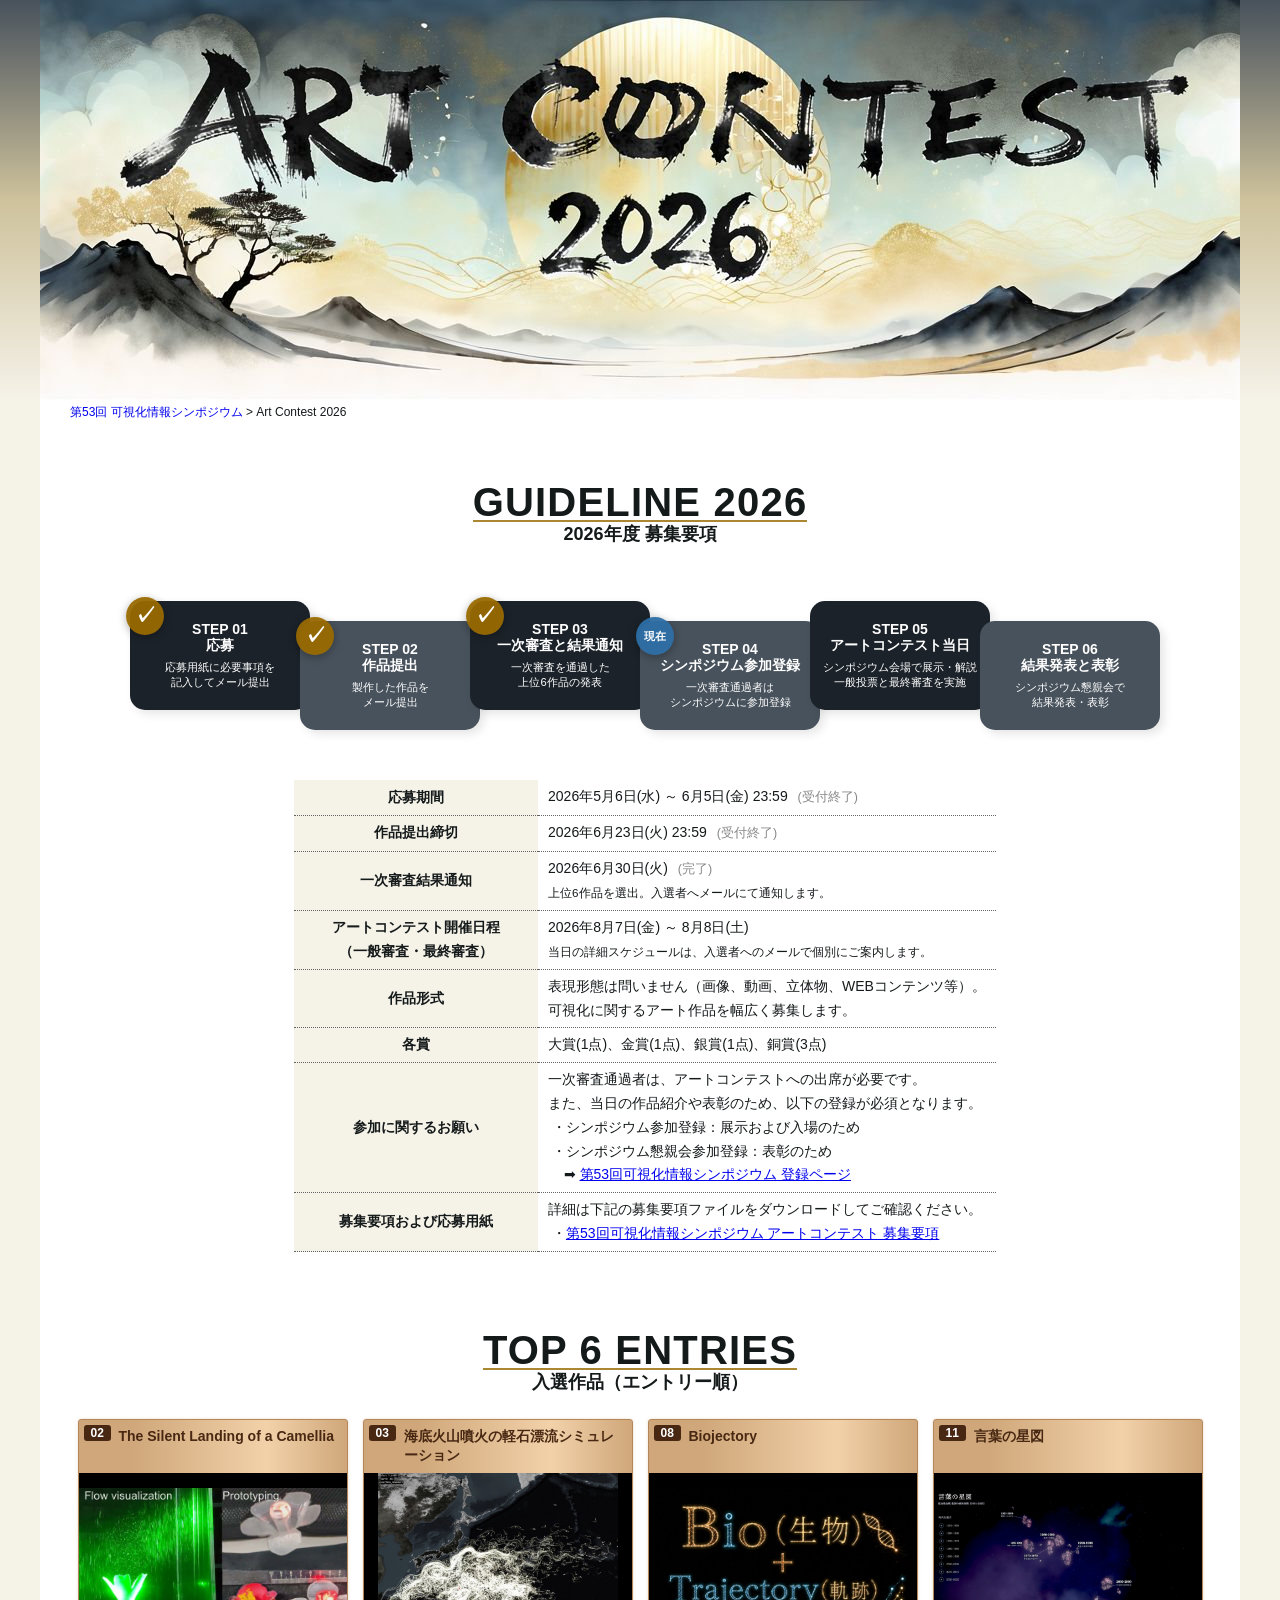
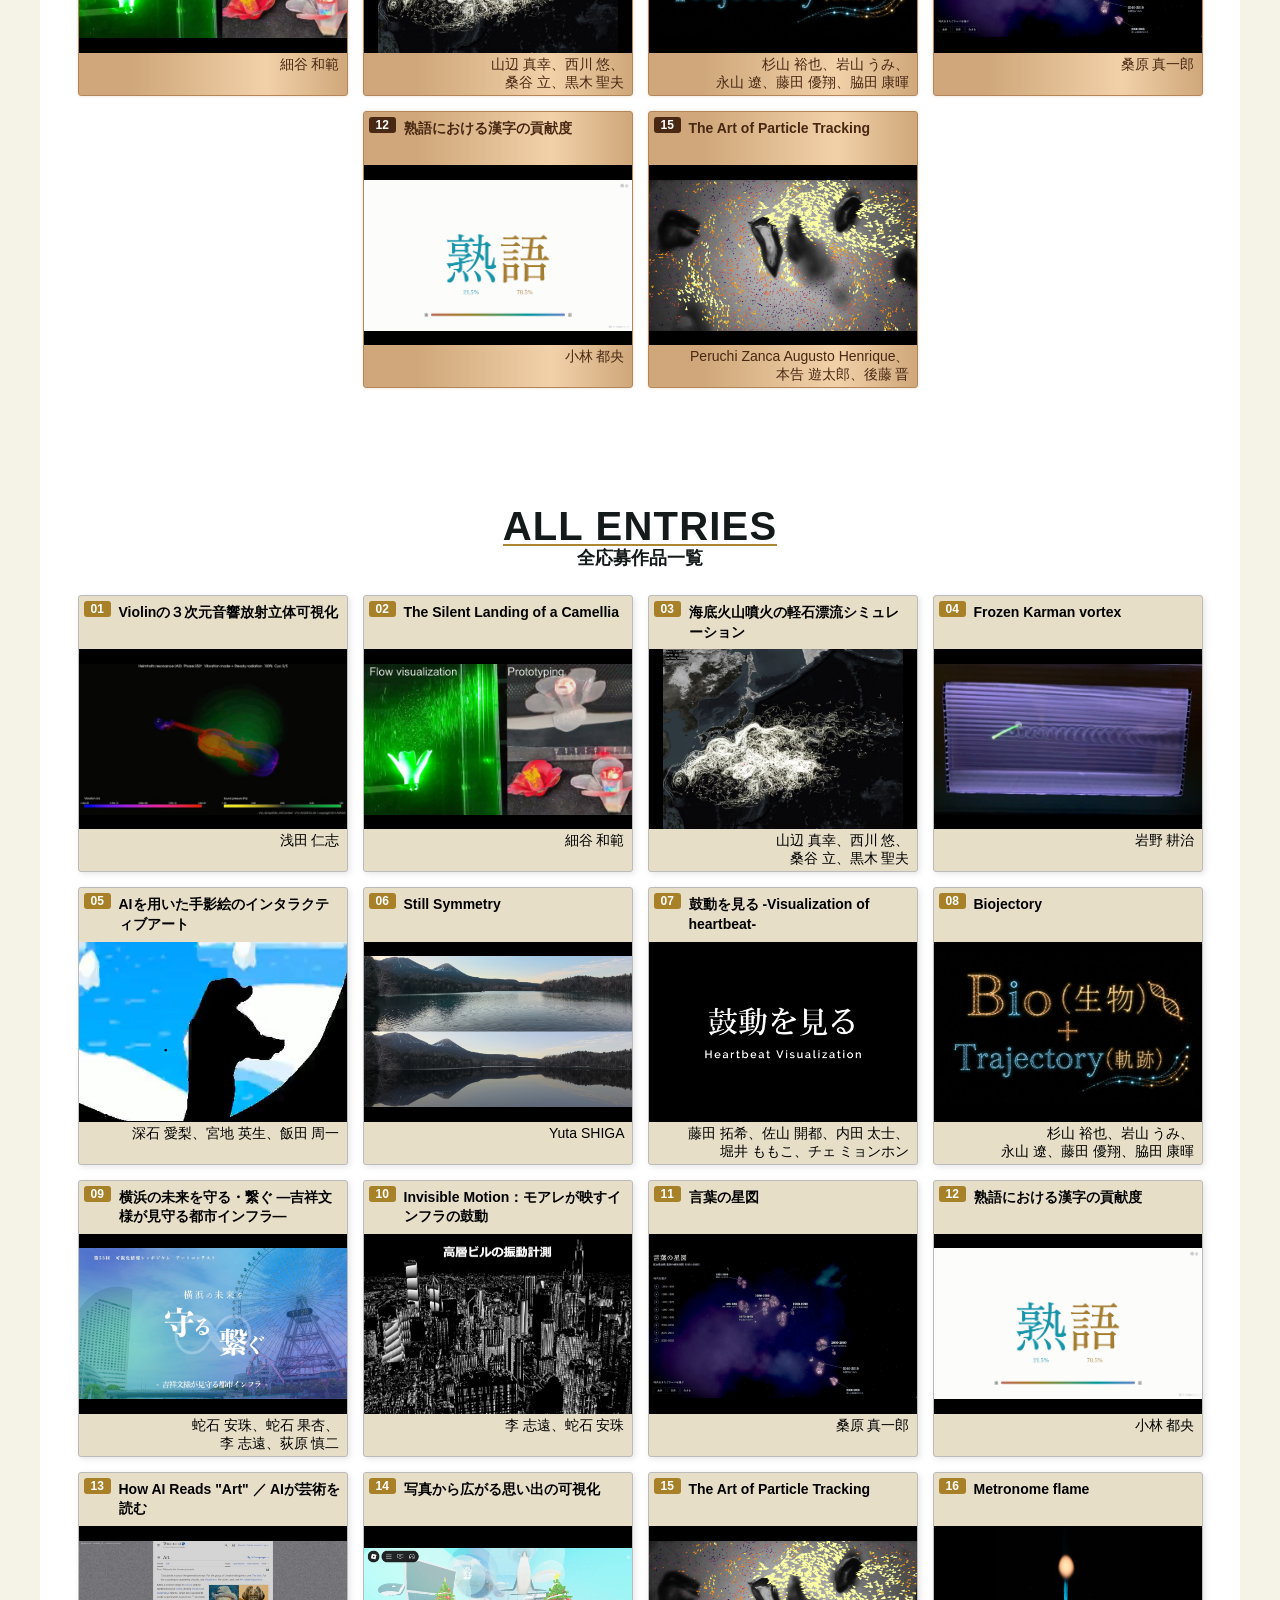
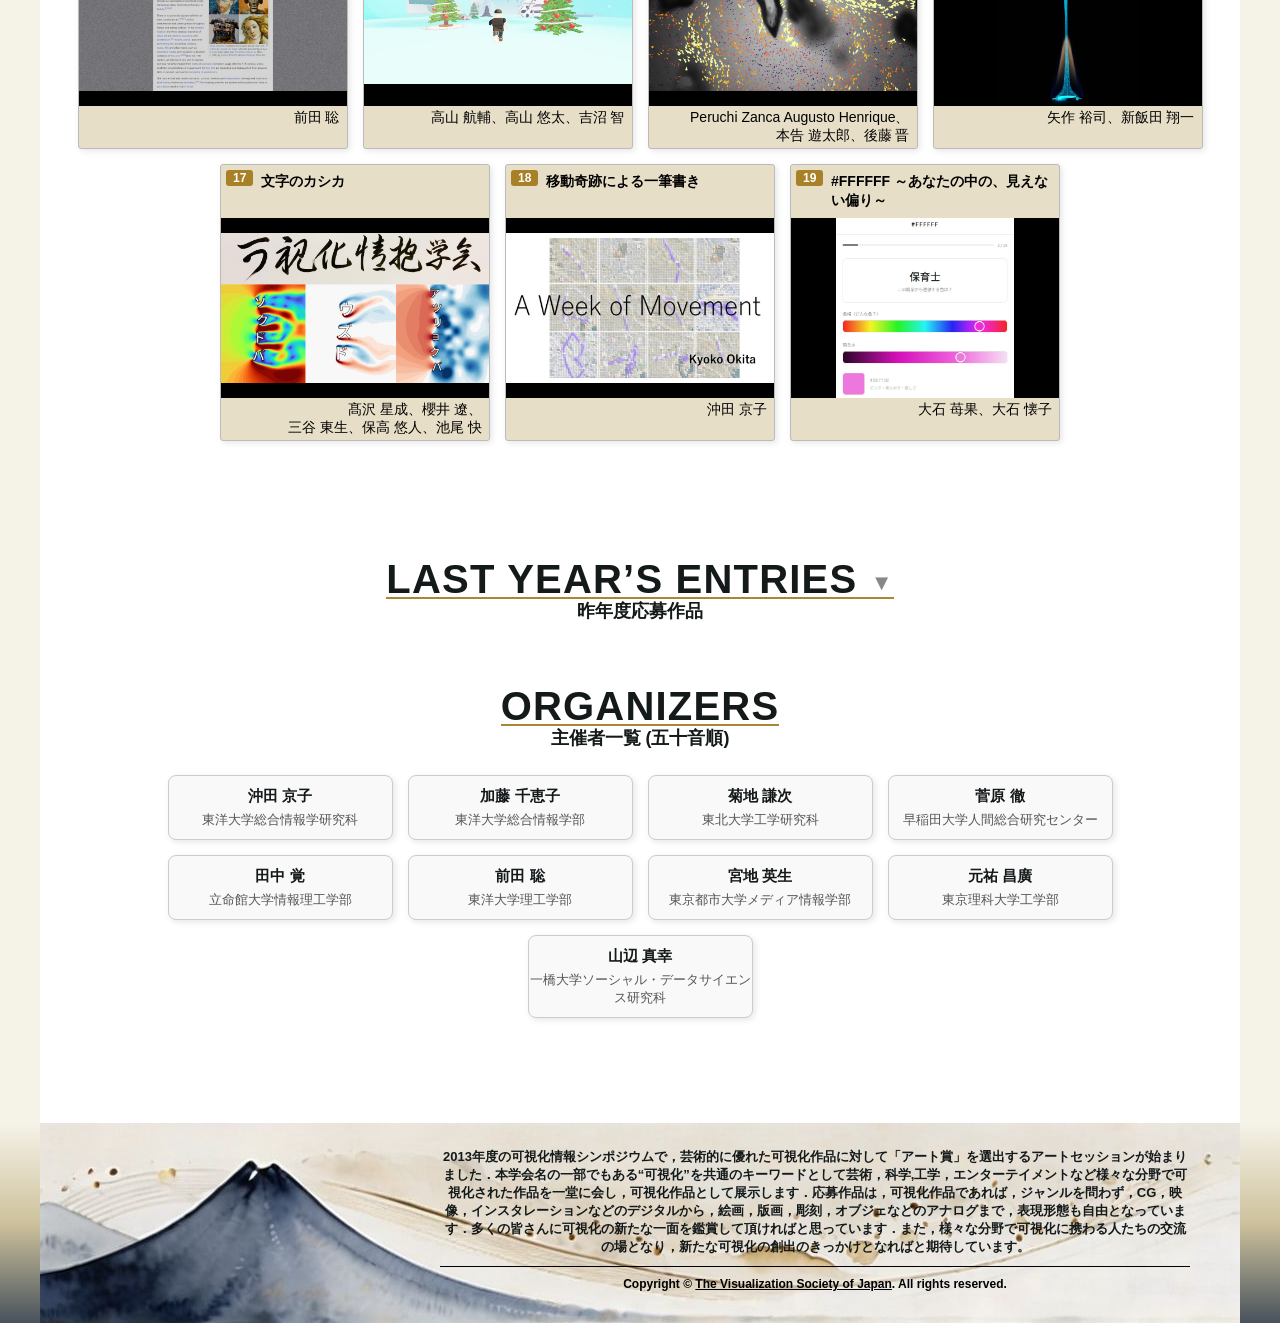
==== commit 6a9872c4: "一次審査完了状態 反映 + TOP6 位置調整 - 「一次審査結果通知」行に (完了) 表記追加 - STEP 03 (一次審査) に ✓ バッジ (completed) - STEP 04 (シンポ" ====
--- a/index.html
+++ b/index.html
@@ -69,52 +69,6 @@
 
 
 
-    <!-- 入選作品 (上位6作品、エントリー順) -->
-    <div class="section_title">
-      <div class="section_title_en">TOP 6 ENTRIES</div>
-      <div class="section_title_jp">入選作品（エントリー順）</div>
-    </div>
-
-    <div class="flex_wrapper">
-      <a class="entry top6" data-entry-number="02" data-year="2026" href="#detail-2026-02" onclick="openDetail(this)">
-        <div class="entry_title">The Silent Landing of a Camellia</div>
-        <div class="entry_thumbnail"><img src="works/thumbnails/a02.jpg"/></div>
-        <div class="entry_name">細谷 和範</div>
-      </a>
-
-      <a class="entry top6" data-entry-number="03" data-year="2026" href="#detail-2026-03" onclick="openDetail(this)">
-        <div class="entry_title">海底火山噴火の軽石漂流シミュレーション</div>
-        <div class="entry_thumbnail"><img src="works/thumbnails/a03.jpg"/></div>
-        <div class="entry_name">山辺 真幸、西川 悠、<br>桑谷 立、黒木 聖夫</div>
-      </a>
-
-      <a class="entry top6" data-entry-number="08" data-year="2026" href="#detail-2026-08" onclick="openDetail(this)">
-        <div class="entry_title">Biojectory</div>
-        <div class="entry_thumbnail"><img src="works/thumbnails/a08.jpg"/></div>
-        <div class="entry_name">杉山 裕也、岩山 うみ、<br>永山 遼、藤田 優翔、脇田 康暉</div>
-      </a>
-
-      <a class="entry top6" data-entry-number="11" data-year="2026" href="#detail-2026-11" onclick="openDetail(this)">
-        <div class="entry_title">言葉の星図</div>
-        <div class="entry_thumbnail"><img src="works/thumbnails/a11.jpg"/></div>
-        <div class="entry_name">桑原 真一郎</div>
-      </a>
-
-      <a class="entry top6" data-entry-number="12" data-year="2026" href="#detail-2026-12" onclick="openDetail(this)">
-        <div class="entry_title">熟語における漢字の貢献度</div>
-        <div class="entry_thumbnail"><img src="works/thumbnails/a12.png"/></div>
-        <div class="entry_name">小林 都央</div>
-      </a>
-
-      <a class="entry top6" data-entry-number="15" data-year="2026" href="#detail-2026-15" onclick="openDetail(this)">
-        <div class="entry_title">The Art of Particle Tracking</div>
-        <div class="entry_thumbnail"><img src="works/thumbnails/a15.jpg"/></div>
-        <div class="entry_name">Peruchi Zanca Augusto Henrique、<br>本告 遊太郎、後藤 晋</div>
-      </a>
-    </div>
-
-
-
     <!-- 応募案内 -->
     <div id="guideline" class="section_title">
       <div class="section_title_en">GUIDELINE 2026</div>
@@ -123,8 +77,8 @@
     <div class="flow-chart">
       <div class="step step-u completed">STEP 01<br>応募<span>応募用紙に必要事項を<br>記入してメール提出</span></div>
       <div class="step step-d completed">STEP 02<br>作品提出<span>製作した作品を<br>メール提出</span></div>
-      <div class="step step-u">STEP 03<br>一次審査と結果通知<span>一次審査を通過した<br>上位6作品の発表</span></div>
-      <div class="step step-d">STEP 04<br>シンポジウム参加登録<span>一次審査通過者は<br>シンポジウムに参加登録</span></div>
+      <div class="step step-u completed">STEP 03<br>一次審査と結果通知<span>一次審査を通過した<br>上位6作品の発表</span></div>
+      <div class="step step-d current">STEP 04<br>シンポジウム参加登録<span>一次審査通過者は<br>シンポジウムに参加登録</span></div>
       <div class="step step-u">STEP 05<br>アートコンテスト当日<span>シンポジウム会場で展示・解説<br>一般投票と最終審査を実施</span></div>
       <div class="step step-d">STEP 06<br>結果発表と表彰<span>シンポジウム懇親会で<br>結果発表・表彰</span></div>
     </div>
@@ -141,7 +95,7 @@
           </tr>
           <tr>
             <th>一次審査結果通知</th>
-            <td>2026年6月30日(火)<br><small>上位6作品を選出。入選者へメールにて通知します。</small></td>
+            <td>2026年6月30日(火) <span class="closed">(完了)</span><br><small>上位6作品を選出。入選者へメールにて通知します。</small></td>
           </tr>
           <tr>
             <th>アートコンテスト開催日程<br>（一般審査・最終審査）</th>
@@ -182,6 +136,50 @@
       </table>
     </div>
 
+    <!-- 入選作品 (上位6作品、エントリー順) -->
+    <div class="section_title">
+      <div class="section_title_en">TOP 6 ENTRIES</div>
+      <div class="section_title_jp">入選作品（エントリー順）</div>
+    </div>
+
+    <div class="flex_wrapper">
+      <a class="entry top6" data-entry-number="02" data-year="2026" href="#detail-2026-02" onclick="openDetail(this)">
+        <div class="entry_title">The Silent Landing of a Camellia</div>
+        <div class="entry_thumbnail"><img src="works/thumbnails/a02.jpg"/></div>
+        <div class="entry_name">細谷 和範</div>
+      </a>
+
+      <a class="entry top6" data-entry-number="03" data-year="2026" href="#detail-2026-03" onclick="openDetail(this)">
+        <div class="entry_title">海底火山噴火の軽石漂流シミュレーション</div>
+        <div class="entry_thumbnail"><img src="works/thumbnails/a03.jpg"/></div>
+        <div class="entry_name">山辺 真幸、西川 悠、<br>桑谷 立、黒木 聖夫</div>
+      </a>
+
+      <a class="entry top6" data-entry-number="08" data-year="2026" href="#detail-2026-08" onclick="openDetail(this)">
+        <div class="entry_title">Biojectory</div>
+        <div class="entry_thumbnail"><img src="works/thumbnails/a08.jpg"/></div>
+        <div class="entry_name">杉山 裕也、岩山 うみ、<br>永山 遼、藤田 優翔、脇田 康暉</div>
+      </a>
+
+      <a class="entry top6" data-entry-number="11" data-year="2026" href="#detail-2026-11" onclick="openDetail(this)">
+        <div class="entry_title">言葉の星図</div>
+        <div class="entry_thumbnail"><img src="works/thumbnails/a11.jpg"/></div>
+        <div class="entry_name">桑原 真一郎</div>
+      </a>
+
+      <a class="entry top6" data-entry-number="12" data-year="2026" href="#detail-2026-12" onclick="openDetail(this)">
+        <div class="entry_title">熟語における漢字の貢献度</div>
+        <div class="entry_thumbnail"><img src="works/thumbnails/a12.png"/></div>
+        <div class="entry_name">小林 都央</div>
+      </a>
+
+      <a class="entry top6" data-entry-number="15" data-year="2026" href="#detail-2026-15" onclick="openDetail(this)">
+        <div class="entry_title">The Art of Particle Tracking</div>
+        <div class="entry_thumbnail"><img src="works/thumbnails/a15.jpg"/></div>
+        <div class="entry_name">Peruchi Zanca Augusto Henrique、<br>本告 遊太郎、後藤 晋</div>
+      </a>
+    </div>
+
     <!-- 2026年度応募作品 -->
     <div id="all_entries" class="section_title">
       <div class="section_title_en">ALL ENTRIES</div>
--- a/css/style.css
+++ b/css/style.css
@@ -600,6 +600,25 @@
   pointer-events: none;
   line-height: 1;
 }
+.step.current::after {
+  content: '現在';
+  position: absolute;
+  top: -4px;
+  left: -4px;
+  width: 38px;
+  height: 38px;
+  background: rgba(45, 110, 165, 0.95);
+  color: #fff;
+  border-radius: 50%;
+  font-size: 11px;
+  font-weight: 700;
+  display: flex;
+  align-items: center;
+  justify-content: center;
+  box-shadow: 0 2px 8px rgba(0,0,0,0.3);
+  pointer-events: none;
+  line-height: 1;
+}
 .step span {
   font-size: 0.8em;
   display: block;
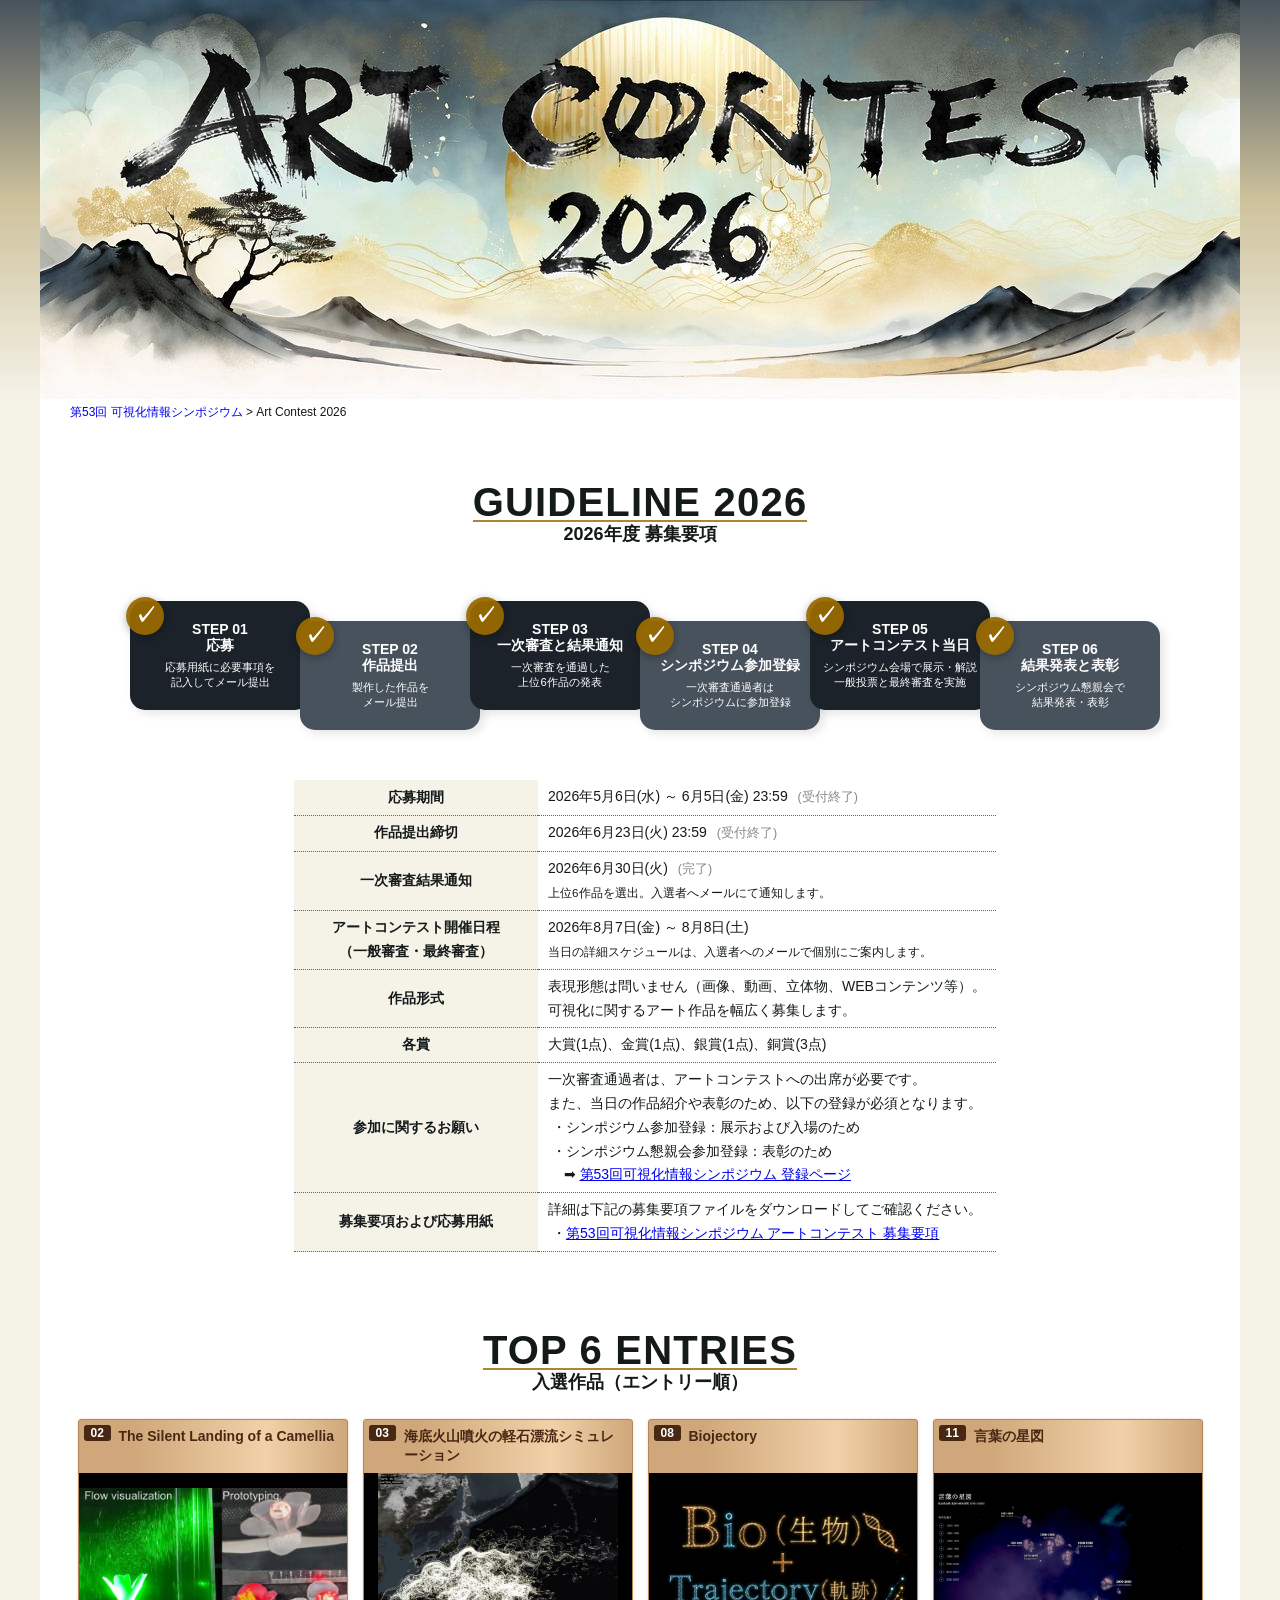
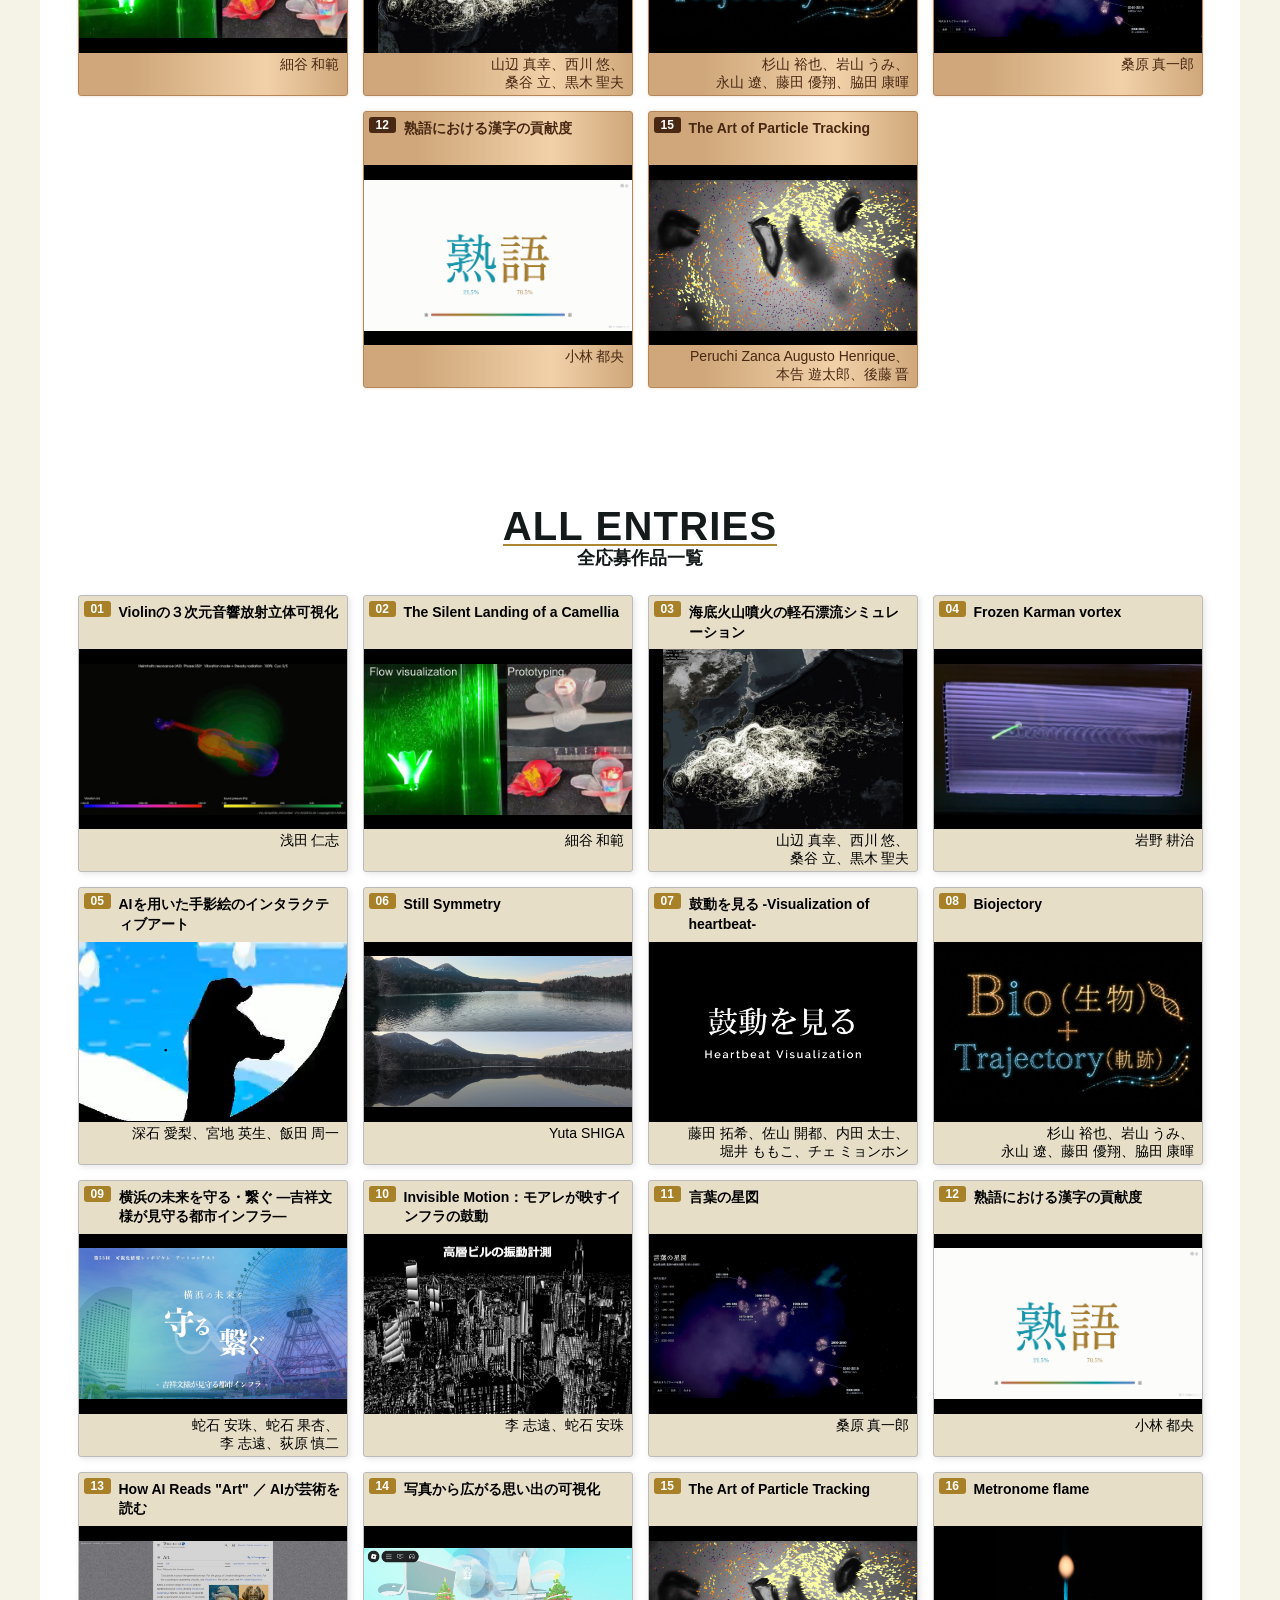
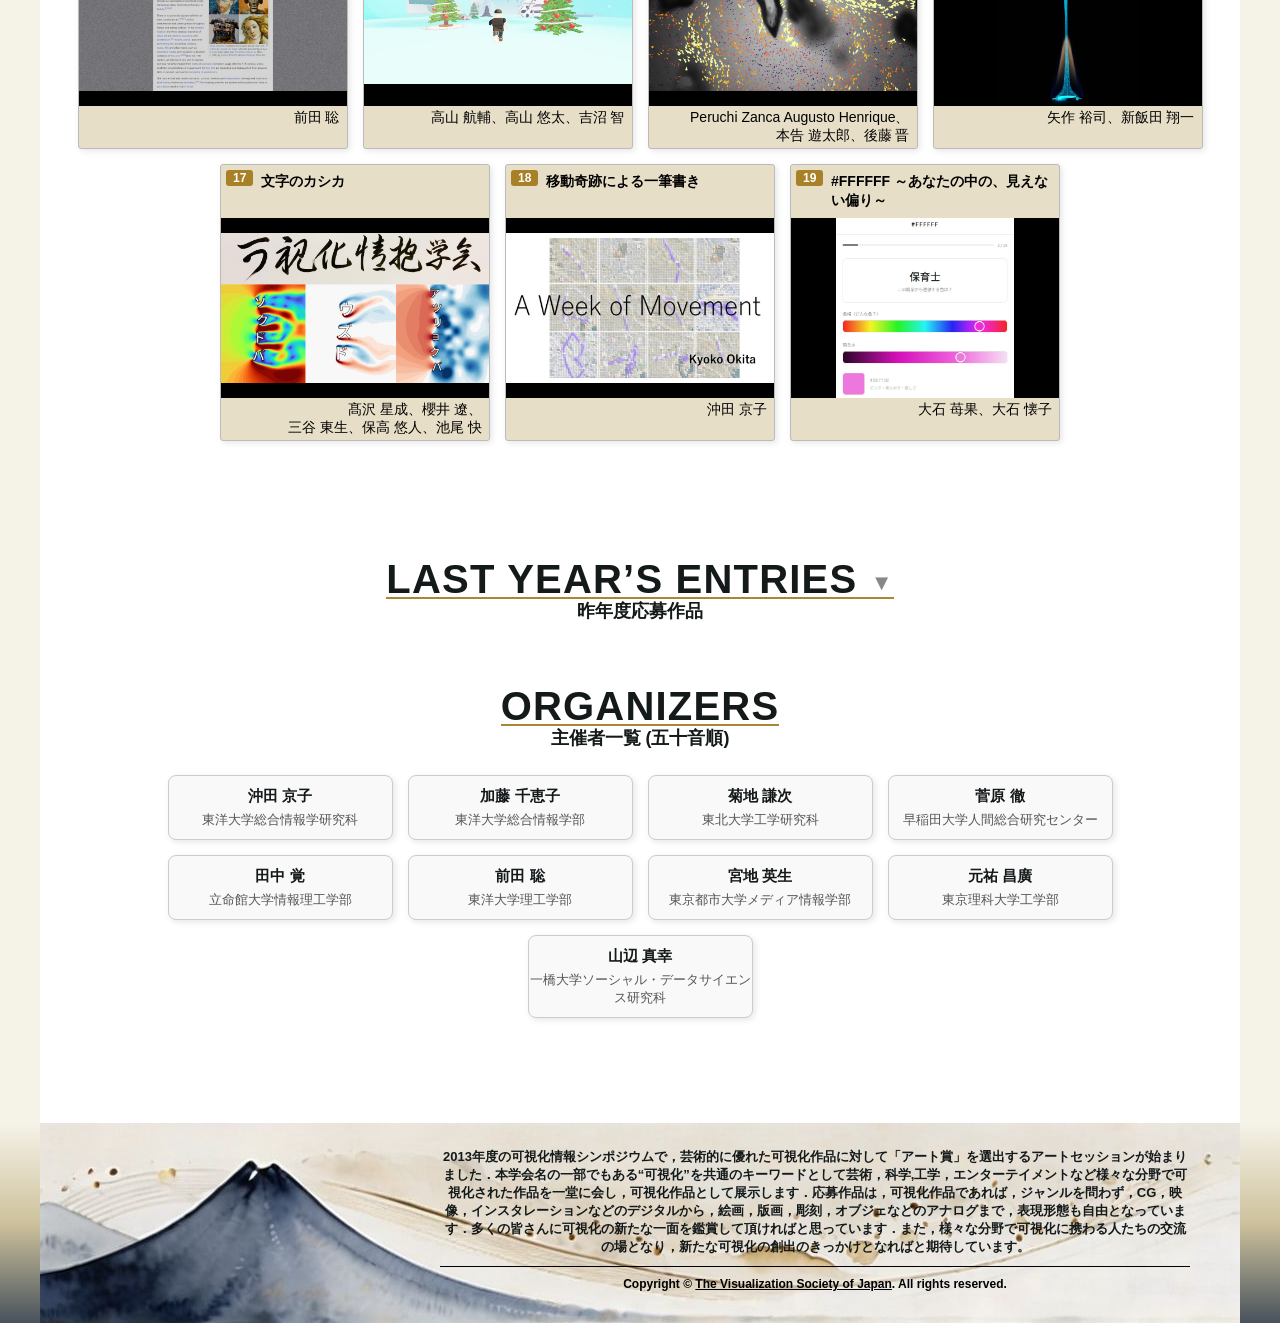
==== commit 96cd16f4: "STEP 04 完了化 + STEP 05/06 の状態を時刻ベース自動遷移に - STEP 04 (シンポジウム参加登録): current → completed (登録期限完了) - STEP " ====
--- a/index.html
+++ b/index.html
@@ -78,9 +78,9 @@
       <div class="step step-u completed">STEP 01<br>応募<span>応募用紙に必要事項を<br>記入してメール提出</span></div>
       <div class="step step-d completed">STEP 02<br>作品提出<span>製作した作品を<br>メール提出</span></div>
       <div class="step step-u completed">STEP 03<br>一次審査と結果通知<span>一次審査を通過した<br>上位6作品の発表</span></div>
-      <div class="step step-d current">STEP 04<br>シンポジウム参加登録<span>一次審査通過者は<br>シンポジウムに参加登録</span></div>
-      <div class="step step-u">STEP 05<br>アートコンテスト当日<span>シンポジウム会場で展示・解説<br>一般投票と最終審査を実施</span></div>
-      <div class="step step-d">STEP 06<br>結果発表と表彰<span>シンポジウム懇親会で<br>結果発表・表彰</span></div>
+      <div class="step step-d completed">STEP 04<br>シンポジウム参加登録<span>一次審査通過者は<br>シンポジウムに参加登録</span></div>
+      <div class="step step-u current">STEP 05<br>アートコンテスト当日<span>シンポジウム会場で展示・解説<br>一般投票と最終審査を実施</span></div>
+      <div class="step step-d current">STEP 06<br>結果発表と表彰<span>シンポジウム懇親会で<br>結果発表・表彰</span></div>
     </div>
     <div class="guideline_detail">
       <table>
@@ -493,7 +493,8 @@
       </div>
       <div class="entry_detail">
         <div class="entry_detail_thumbnail"><img src="works/thumbnails/a01.jpeg" /></div>
-        <table>
+        <div class="entry_detail_info">
+          <table>
           <tbody>
             <tr><th>作品名</th><td>Violinの３次元音響放射立体可視化</td></tr>
             <tr><th>作品形態</th><td>動画</td></tr>
@@ -501,6 +502,7 @@
             <tr><th>公開URL</th><td><a href="works/a01.mp4" target="_blank">本サーバー</a></td></tr>
           </tbody>
         </table>
+        </div>
         <div class="entry_detail_abstract">
           <h5>作品概要</h5>
           　Violinにおける数値解析結果(A.Stradivariの実在個体)から抽出したHelmholz共鳴(A0モード)の音響放射可視化イメージを作成。構造振動と音響現象を重ね合わせレンダリングすることで、構造振動と空気が連成しfホールから音響放射が生じる経過を３次元立体可視化した。
@@ -515,7 +517,8 @@
       </div>
       <div class="entry_detail">
         <div class="entry_detail_thumbnail"><img src="works/thumbnails/a02.jpg" /></div>
-        <table>
+        <div class="entry_detail_info">
+          <table>
           <tbody>
             <tr><th>作品名</th><td>The Silent Landing of a Camellia</td></tr>
             <tr><th>作品形態</th><td>動画</td></tr>
@@ -523,6 +526,7 @@
             <tr><th>公開URL</th><td><a href="https://youtu.be/SGnB2cqKreg" target="_blank">https://youtu.be/SGnB2cqKreg</a></td></tr>
           </tbody>
         </table>
+        </div>
         <div class="entry_detail_abstract">
           <h5>作品概要</h5>
           　椿の花は花冠ごと落花し，上を向いて着地します。<br>
@@ -540,7 +544,8 @@
       </div>
       <div class="entry_detail">
         <div class="entry_detail_thumbnail"><img src="works/thumbnails/a03.jpg" /></div>
-        <table>
+        <div class="entry_detail_info">
+          <table>
           <tbody>
             <tr><th>作品名</th><td>海底火山噴火の軽石漂流シミュレーション</td></tr>
             <tr><th>作品形態</th><td>動画</td></tr>
@@ -548,6 +553,7 @@
             <tr><th>公開URL</th><td><a href="https://vimeo.com/1109314883" target="_blank">https://vimeo.com/1109314883</a></td></tr>
           </tbody>
         </table>
+        </div>
         <div class="entry_detail_abstract">
           <h5>作品概要</h5>
           　2021年8月の福徳岡ノ場海底噴火では、放出された大量の軽石が日本各地の港や島に漂着し、漁業や海上交通に深刻な被害をもたらした。日本近海ではこうした現象が20〜30年に一度繰り返されており、軽石の漂着時期や場所を事前に見積もることは防災上の重要課題である。本作品は、過去100年の間に軽石を放出した日本近海の7つの海底火山 ― 福徳岡ノ場、伊豆東部火山群、三宅島、海徳海山、西之島、ベヨネース列岩、西表島北北東 ― から放出された軽石が、黒潮・黒潮再循環・対馬暖流に運ばれて漂流するさまを、粒子追跡シミュレーションの結果に基づいて可視化したものである。各火山について、放流開始から365日間の漂流を描いた。暗い海洋上に一つひとつの軽石の軌跡を発光する光跡として描き、その集積を光の濃淡で表現している。時間の経過とともに軽石は中規模渦に捕捉されて渦を巻き、密集と拡散を繰り返しながら広大な海域へ広がっていく。海洋物理学が数式と統計で記述してきた海流のふるまいが、無数の光跡が織りなす動的な模様として立ち現れる。可視化の元データは Nishikawa et al. (2023, Progress in Earth and Planetary Science, 10:21, <a href="https://doi.org/10.1186/s40645-023-00552-4" target="_blank">https://doi.org/10.1186/s40645-023-00552-4</a>) によるシミュレーション結果である。本作品は、軽石漂流のインタラクティブなハザードマップ構築を目指す研究プロジェクトの一環として制作された。<br>
@@ -565,7 +571,8 @@
       </div>
       <div class="entry_detail">
         <div class="entry_detail_thumbnail"><img src="works/thumbnails/a04.jpg" /></div>
-        <table>
+        <div class="entry_detail_info">
+          <table>
           <tbody>
             <tr><th>作品名</th><td>Frozen Karman vortex</td></tr>
             <tr><th>作品形態</th><td>動画</td></tr>
@@ -573,6 +580,7 @@
             <tr><th>公開URL</th><td><a href="https://youtu.be/1NOTzBSdpBU" target="_blank">https://youtu.be/1NOTzBSdpBU</a></td></tr>
           </tbody>
         </table>
+        </div>
         <div class="entry_detail_abstract">
           <h5>作品概要</h5>
           　段ボールで製作した小型風洞内でカルマン渦列を可視化しました．光の当て方を工夫することでカルマン渦を止めました．
@@ -587,7 +595,8 @@
       </div>
       <div class="entry_detail">
         <div class="entry_detail_thumbnail"><img src="works/thumbnails/a05.png" /></div>
-        <table>
+        <div class="entry_detail_info">
+          <table>
           <tbody>
             <tr><th>作品名</th><td>AIを用いた手影絵のインタラクティブアート</td></tr>
             <tr><th>作品形態</th><td>動画</td></tr>
@@ -595,6 +604,7 @@
             <tr><th>公開URL</th><td><a href="works/a05.mp4" target="_blank">本サーバー</a></td></tr>
           </tbody>
         </table>
+        </div>
         <div class="entry_detail_abstract">
           <h5>作品概要</h5>
           　手影絵で表現されたペンギンの背景に動的な南極のイメージ画像を挿入する。<br>
@@ -610,7 +620,8 @@
       </div>
       <div class="entry_detail">
         <div class="entry_detail_thumbnail"><img src="works/thumbnails/a06.jpg" /></div>
-        <table>
+        <div class="entry_detail_info">
+          <table>
           <tbody>
             <tr><th>作品名</th><td>Still Symmetry</td></tr>
             <tr><th>作品形態</th><td>画像</td></tr>
@@ -618,6 +629,7 @@
             <tr><th>公開URL</th><td><a href="works/a06.jpg" target="_blank">本サーバー</a></td></tr>
           </tbody>
         </table>
+        </div>
         <div class="entry_detail_abstract">
           <h5>作品概要</h5>
           　In landscape photography, the specular reflection (water mirror) on a lake's surface is a paramount element that brings perfect symmetry and an overwhelming sense of tranquility to the frame. However, capturing the exact moment when the wind completely dies down, aligned with the perfect lighting and weather conditions, is exceptionally difficult—it is a miraculous encounter with nature.<br>
@@ -633,7 +645,8 @@
       </div>
       <div class="entry_detail">
         <div class="entry_detail_thumbnail"><img src="works/thumbnails/a07.jpg" /></div>
-        <table>
+        <div class="entry_detail_info">
+          <table>
           <tbody>
             <tr><th>作品名</th><td>鼓動を見る -Visualization of heartbeat-</td></tr>
             <tr><th>作品形態</th><td>動画</td></tr>
@@ -641,6 +654,7 @@
             <tr><th>公開URL</th><td><a href="https://youtu.be/KlE6RIvFT8s" target="_blank">https://youtu.be/KlE6RIvFT8s</a></td></tr>
           </tbody>
         </table>
+        </div>
         <div class="entry_detail_abstract">
           <h5>作品概要</h5>
           　動物によって鼓動の速さは大きく異なる。本作品では、それぞれの動物が刻む鼓動を視覚的な表現へと変換し、普段は目にすることのできない生命のリズムを可視化した。大きな動物と小さな動物、それぞれが持つ異なる時間の流れや生き方の違いを、鼓動という共通の指標を通して感じてもらいたい。
@@ -655,7 +669,8 @@
       </div>
       <div class="entry_detail">
         <div class="entry_detail_thumbnail"><img src="works/thumbnails/a08.jpg" /></div>
-        <table>
+        <div class="entry_detail_info">
+          <table>
           <tbody>
             <tr><th>作品名</th><td>Biojectory</td></tr>
             <tr><th>作品形態</th><td>動画</td></tr>
@@ -663,6 +678,7 @@
             <tr><th>公開URL</th><td><a href="https://youtu.be/nXVVDsX7SDc" target="_blank">https://youtu.be/nXVVDsX7SDc</a></td></tr>
           </tbody>
         </table>
+        </div>
         <div class="entry_detail_abstract">
           <h5>作品概要</h5>
           　複数の生き物の移動軌跡を可視化し、通過回数が多い場所の「つながり」を表現する作品です。このつながりを表現するにあたり、「星座」の考え方を取り入れることにしました。星座は、点在する星を人間が結びつけて意味を与えたものです。これと同様に、生物の頻出ルートの重なりを「夜空の星座」に見立てて再解釈し、新たなつながりとして描き出すことを意図しています。
@@ -677,7 +693,8 @@
       </div>
       <div class="entry_detail">
         <div class="entry_detail_thumbnail"><img src="works/thumbnails/a09.jpg" /></div>
-        <table>
+        <div class="entry_detail_info">
+          <table>
           <tbody>
             <tr><th>作品名</th><td>横浜の未来を守る・繋ぐ —吉祥文様が見守る都市インフラ—</td></tr>
             <tr><th>作品形態</th><td>動画</td></tr>
@@ -685,6 +702,7 @@
             <tr><th>公開URL</th><td><a href="https://youtu.be/6EPW5WjP95c" target="_blank">https://youtu.be/6EPW5WjP95c</a></td></tr>
           </tbody>
         </table>
+        </div>
         <div class="entry_detail_abstract">
           <h5>作品概要</h5>
           　港町としての歴史が大切に受け継がれている観光都市，横浜．一方で，都市を支えるインフラの老朽化が課題となっており，安全で快適な都市環境を維持するための新たなモニタリング技術が求められています．我々は，吉祥文様を用いたインフラ構造物の長期に渡る高精度な変位計測技術が，この課題の解決に向けた一つの糸口になると考えています．本作品は，横浜の都市インフラの保全をコンセプトに，景観に調和するモアレマーカーを表現したアート作品です．
@@ -699,7 +717,8 @@
       </div>
       <div class="entry_detail">
         <div class="entry_detail_thumbnail"><img src="works/thumbnails/a10.jpg" /></div>
-        <table>
+        <div class="entry_detail_info">
+          <table>
           <tbody>
             <tr><th>作品名</th><td>Invisible Motion：モアレが映すインフラの鼓動</td></tr>
             <tr><th>作品形態</th><td>動画</td></tr>
@@ -707,6 +726,7 @@
             <tr><th>公開URL</th><td><a href="https://youtu.be/waw8kCTDo8c" target="_blank">https://youtu.be/waw8kCTDo8c</a></td></tr>
           </tbody>
         </table>
+        </div>
         <div class="entry_detail_abstract">
           <h5>作品概要</h5>
           　橋梁やダムなどのインフラ構造物は、荷重や風、温度変化によって常にわずかに変形している。しかし、その変位は人の目では捉えられないほど微小である。本作品では、モアレ現象を利用した位相画像解析技術により、これまで見えなかったインフラの微小な動きや振動を可視化する。インフラの健全性評価を支える最先端技術と、目に見えない現象を可視化する科学の魅力を体感できる作品である。
@@ -721,7 +741,8 @@
       </div>
       <div class="entry_detail">
         <div class="entry_detail_thumbnail"><img src="works/thumbnails/a11.jpg" /></div>
-        <table>
+        <div class="entry_detail_info">
+          <table>
           <tbody>
             <tr><th>作品名</th><td>言葉の星図</td></tr>
             <tr><th>作品形態</th><td>Webサイト</td></tr>
@@ -729,6 +750,7 @@
             <tr><th>公開URL</th><td><a href="https://kenbunroku.github.io/kohaku/" target="_blank">https://kenbunroku.github.io/kohaku/</a></td></tr>
           </tbody>
         </table>
+        </div>
         <div class="entry_detail_abstract">
           <h5>作品概要</h5>
           　本作は、NHK紅白歌合戦の全76回（1951–2025）で歌われた歌詞を対象に、内容語の意味関係を三次元空間へ配置した可視化作品である。<br>
@@ -746,7 +768,8 @@
       </div>
       <div class="entry_detail">
         <div class="entry_detail_thumbnail"><img src="works/thumbnails/a12.png" /></div>
-        <table>
+        <div class="entry_detail_info">
+          <table>
           <tbody>
             <tr><th>作品名</th><td>熟語における漢字の貢献度</td></tr>
             <tr><th>作品形態</th><td>Webサイト</td></tr>
@@ -754,6 +777,7 @@
             <tr><th>公開URL</th><td><a href="https://tozaburo.github.io/kanji-semantic-weight/" target="_blank">https://tozaburo.github.io/kanji-semantic-weight/</a></td></tr>
           </tbody>
         </table>
+        </div>
         <div class="entry_detail_abstract">
           <h5>作品概要</h5>
           　漢字で構成された熟語を入力すると、それぞれの漢字が熟語の意味にどれだけ貢献しているかを可視化します。<br>
@@ -771,7 +795,8 @@
       </div>
       <div class="entry_detail">
         <div class="entry_detail_thumbnail"><img src="works/thumbnails/a13.jpg" /></div>
-        <table>
+        <div class="entry_detail_info">
+          <table>
           <tbody>
             <tr><th>作品名</th><td>How AI Reads "Art" ／ AIが芸術を読む</td></tr>
             <tr><th>作品形態</th><td>動画</td></tr>
@@ -779,6 +804,7 @@
             <tr><th>公開URL</th><td><a href="https://youtu.be/m1wLBfNarnk" target="_blank">https://youtu.be/m1wLBfNarnk</a></td></tr>
           </tbody>
         </table>
+        </div>
         <div class="entry_detail_abstract">
           <h5>作品概要</h5>
           　本作は、MarkupLM-baseがWikipedia英語版「Art」ページを読むときの注目（Attention）を、立体都市として可視化したものである。ページ上の一つひとつのテキストは、モデルが向けた注目の強さに応じた高さのビルとなり、Transformerの12層を青から赤のグラデーションで積層する。浅い層では注目が広く分散し、深い層では少数のテキストに集中するため、ビルは下方が薄く上方ほど厚くなりやすい。各ビルの最上部には、全層の平均値を表す白い層が乗る。映像は一枚のWikipediaページから始まる。やがてテキストが情報の重みに合わせて地面から立ち上がり、それに伴って影が落ちて街並みが立体として浮かび上がる。ビルの屋上にはそのテキストが置かれていた領域がそのまま貼られているため、街が平らに畳まれれば、全体は再び一枚のページに戻る。高いビルに照らされる箇所と、隣のビルの影に沈む箇所は、そのままAIが強く読んだ場所と読み飛ばした場所に対応している。街並みは立ち上がっては再び畳まれるという循環を繰り返す。<br>
@@ -794,7 +820,8 @@
       </div>
       <div class="entry_detail">
         <div class="entry_detail_thumbnail"><img src="works/thumbnails/a14.jpg" /></div>
-        <table>
+        <div class="entry_detail_info">
+          <table>
           <tbody>
             <tr><th>作品名</th><td>写真から広がる思い出の可視化</td></tr>
             <tr><th>作品形態</th><td>動画</td></tr>
@@ -802,6 +829,7 @@
             <tr><th>公開URL</th><td><a href="works/a14.mp4" target="_blank">本サーバー</a></td></tr>
           </tbody>
         </table>
+        </div>
         <div class="entry_detail_abstract">
           <h5>作品概要</h5>
           　これまでに撮影した写真をもとに制作した作品です。<br>
@@ -819,7 +847,8 @@
       </div>
       <div class="entry_detail">
         <div class="entry_detail_thumbnail"><img src="works/thumbnails/a15.jpg" /></div>
-        <table>
+        <div class="entry_detail_info">
+          <table>
           <tbody>
             <tr><th>作品名</th><td>The Art of Particle Tracking</td></tr>
             <tr><th>作品形態</th><td>動画</td></tr>
@@ -827,6 +856,7 @@
             <tr><th>公開URL</th><td><a href="https://youtu.be/JLfHgfiNonw" target="_blank">https://youtu.be/JLfHgfiNonw</a></td></tr>
           </tbody>
         </table>
+        </div>
         <div class="entry_detail_abstract">
           <h5>作品概要</h5>
           　Particle shadow velocimetry relies on the imaging of tracer particle shadows instead of using conventional illumination systems and allows us to conduct measurements of complex flows such as with the presence of bubbles in turbulent flow.<br>
@@ -843,7 +873,8 @@
       </div>
       <div class="entry_detail">
         <div class="entry_detail_thumbnail"><img src="works/thumbnails/a16.jpg" /></div>
-        <table>
+        <div class="entry_detail_info">
+          <table>
           <tbody>
             <tr><th>作品名</th><td>Metronome flame</td></tr>
             <tr><th>作品形態</th><td>画像</td></tr>
@@ -851,6 +882,7 @@
             <tr><th>公開URL</th><td><a href="works/a16.png" target="_blank">本サーバー</a></td></tr>
           </tbody>
         </table>
+        </div>
         <div class="entry_detail_abstract">
           <h5>作品概要</h5>
           　噴流拡散火炎は低レイノルズ数条件においてフリッカリングと呼ばれる火炎先端部が上下に振動する現象が観察される．密度差と速度に起因するKelvin-Helmholtzの不安定性が現象を支配し，振幅の増大により火炎が引きちぎれる．この映像は，引きちぎられた火炎と基部の火炎を繋ぐ燃料流にアルミナ粒子を用いたレーザートモグラフィーに可視化して，メトロノームを表現した．観察されたフリッカリング周波数は12Hzであり，音楽のリズムとしてはかなり早いが振動燃焼としては遅い現象である．<br>
@@ -866,7 +898,8 @@
       </div>
       <div class="entry_detail">
         <div class="entry_detail_thumbnail"><img src="works/thumbnails/a17.jpg" /></div>
-        <table>
+        <div class="entry_detail_info">
+          <table>
           <tbody>
             <tr><th>作品名</th><td>文字のカシカ</td></tr>
             <tr><th>作品形態</th><td>動画</td></tr>
@@ -874,6 +907,7 @@
             <tr><th>公開URL</th><td><a href="https://youtu.be/rjMi3ZaDjmg" target="_blank">https://youtu.be/rjMi3ZaDjmg</a></td></tr>
           </tbody>
         </table>
+        </div>
         <div class="entry_detail_abstract">
           <h5>作品概要</h5>
           　「可視化情報学会」という文字の周囲に、流れを与えたらどのような現象が現れるのか。本作品では、文字そのものを単なる記号ではなく、流れを受ける物体形状として扱い、その周囲の流れを可視化しています。文字列のまわりに生じる流れ場を、渦度・速度・圧力といった物理量で評価してみました。<br>
@@ -894,7 +928,8 @@
       </div>
       <div class="entry_detail">
         <div class="entry_detail_thumbnail"><img src="works/thumbnails/a18.jpg" /></div>
-        <table>
+        <div class="entry_detail_info">
+          <table>
           <tbody>
             <tr><th>作品名</th><td>移動奇跡による一筆書き</td></tr>
             <tr><th>作品形態</th><td>動画</td></tr>
@@ -902,6 +937,7 @@
             <tr><th>公開URL</th><td><a href="works/a18.mp4" target="_blank">本サーバー</a></td></tr>
           </tbody>
         </table>
+        </div>
         <div class="entry_detail_abstract">
           <h5>作品概要</h5>
           　本作品は、Googleマップの位置履歴（タイムライン）を用いて、ある一日の移動軌跡を一本の線として可視化した作品である。<br>
@@ -919,7 +955,8 @@
       </div>
       <div class="entry_detail">
         <div class="entry_detail_thumbnail"><img src="works/thumbnails/a19.jpg" /></div>
-        <table>
+        <div class="entry_detail_info">
+          <table>
           <tbody>
             <tr><th>作品名</th><td>#FFFFFF ～あなたの中の、見えない偏り～</td></tr>
             <tr><th>作品形態</th><td>Webサイト</td></tr>
@@ -927,6 +964,7 @@
             <tr><th>公開URL</th><td><a href="works/ffffff_gender_color.html" target="_blank">本サーバー</a></td></tr>
           </tbody>
         </table>
+        </div>
         <div class="entry_detail_abstract">
           <h5>作品概要</h5>
           　あなたは「看護師」や「警察官｣と聞いて、何色を思い浮かべますか？<br>
@@ -949,7 +987,8 @@
       </div>
       <div class="entry_detail">
         <div class="entry_detail_thumbnail"><img src="old_works/thumbnails/a01.jpg" /></div>
-        <table>
+        <div class="entry_detail_info">
+          <table>
           <tbody>
             <tr><th>作品名</th><td>クラゲ型ロボットによる渦構造</td></tr>
             <tr><th>作品形態</th><td>動画</td></tr>
@@ -958,6 +997,7 @@
             <tr><th>公開URL</th><td><a href="https://kosenjp-my.sharepoint.com/:v:/g/personal/i-0217_tsuyama_kosen-ac_jp/EXgjmZxgRl1AmTOc_LPdCogBYCp0DAPJFYBVVpQRoTtK5Q" target="_blank">https://kosenjp-my.sharepoint.com/:v:/g/personal/i-0217_tsuyama_kosen-ac_jp/EXgjmZxgRl1AmTOc_LPdCogBYCp0DAPJFYBVVpQRoTtK5Q</a></td></tr>
           </tbody>
         </table>
+        </div>
         <div class="entry_detail_abstract">
           <h5>作品概要</h5>
           　蛍光染料によるクラゲ型ロボットがつくり出す流れ場の可視化です。
@@ -974,7 +1014,8 @@
       </div>
       <div class="entry_detail">
         <div class="entry_detail_thumbnail"><img src="old_works/thumbnails/a02.jpg" /></div>
-        <table>
+        <div class="entry_detail_info">
+          <table>
           <tbody>
             <tr><th>作品名</th><td>東京メトロの路線ネットワーク図</td></tr>
             <tr><th>作品形態</th><td>動画</td></tr>
@@ -983,6 +1024,7 @@
             <tr><th>公開URL</th><td><a href="https://drive.google.com/file/d/1CR_VSGyp_RNev-3J7zM9nzuuoaDpMe3i" target="_blank">https://drive.google.com/file/d/1CR_VSGyp_RNev-3J7zM9nzuuoaDpMe3i</a></td></tr>
           </tbody>
         </table>
+        </div>
         <div class="entry_detail_abstract">
           <h5>作品概要</h5>
           　本作品は、東京メトロ全路線をノード（駅）とエッジ（路線）によるネットワーク図として再構成し、都市を走る地下鉄のリズムを一望できる情報可視化作品です。各駅は電車の停車頻度や接続性をノードサイズや色彩で視覚的に表現します。
@@ -997,7 +1039,8 @@
       </div>
       <div class="entry_detail">
         <div class="entry_detail_thumbnail"><img src="old_works/thumbnails/a03.jpg" /></div>
-        <table>
+        <div class="entry_detail_info">
+          <table>
           <tbody>
             <tr><th>作品名</th><td>Loudscape；練習前のボク</td></tr>
             <tr><th>作品形態</th><td>動画</td></tr>
@@ -1006,6 +1049,7 @@
             <tr><th>公開URL</th><td><a href="https://www.youtube.com/watch?v=5xORdAt5WQQ" target="_blank">https://www.youtube.com/watch?v=5xORdAt5WQQ</a></td></tr>
           </tbody>
         </table>
+        </div>
         <div class="entry_detail_abstract">
           <h5>作品概要</h5>
           　本作品は、感情のこもった人の声を周波数解析し、そのエネルギー分布を地形として可視化するメディアアートである。<br>　音声にフーリエ変換（FFT）を施し、各時点における周波数成分の振幅（エネルギー）を取得。それを極座標上に展開し、時間を角度（0〜360度）、周波数を半径、振幅を標高としてマッピングすることで、音のスペクトルを“風景”のように描き出している。<br>　本作では、楽しい気分の声と面倒な気分の声の両方を用いて比較を行い、声の種類による地形の違いを表現した。明るい声に特有の高周波成分は外縁部に山として現れ、内側にはなだらかな起伏が生まれる。一方、暗い声は明るい声と比べて中低周波が主成分となるため、より内側に山が集中した地形となる。<br>　また、時間軸を円環状に変換することで生じる断絶を避けるため、音声の始点と終点を滑らかに補間し、連続性のある風景表現を実現している。<br>　科学的手法と視覚芸術の融合により、非言語的な感情表現を、風景のかたちで描き出す試みである。
@@ -1020,7 +1064,8 @@
       </div>
       <div class="entry_detail">
         <div class="entry_detail_thumbnail"><img src="old_works/thumbnails/a04.jpg" /></div>
-        <table>
+        <div class="entry_detail_info">
+          <table>
           <tbody>
             <tr><th>作品名</th><td>モザイクアート</td></tr>
             <tr><th>作品形態</th><td>画像</td></tr>
@@ -1028,6 +1073,7 @@
             <tr><th>公開URL</th><td><a href="old_works/a04.jpg" target="_blank">本サーバー</a></td></tr>
           </tbody>
         </table>
+        </div>
         <div class="entry_detail_abstract">
           <h5>作品概要</h5>
           　この作品は、たくさんの千羽鶴の画像を使って作るモザイクアートです。一羽一羽の鶴には「平和を願う気持ち」が込められており、それらを組み合わせることで大きな一つの絵を表現します。完成したモザイクには、平和を象徴するハトや地球、子どもたちが手を取り合う様子など、世界が平和であることを願うメッセージが込められています。
@@ -1044,7 +1090,8 @@
       </div>
       <div class="entry_detail">
         <div class="entry_detail_thumbnail"><img src="old_works/thumbnails/a05.jpg" /></div>
-        <table>
+        <div class="entry_detail_info">
+          <table>
           <tbody>
             <tr><th>作品名</th><td>Fallen Azaleas in the Wind</td></tr>
             <tr><th>作品形態</th><td>動画</td></tr>
@@ -1053,6 +1100,7 @@
             <tr><th>公開URL</th><td><a href="https://www.youtube.com/watch?v=BBW4-G94WJI" target="_blank">https://www.youtube.com/watch?v=BBW4-G94WJI</a></td></tr>
           </tbody>
         </table>
+        </div>
         <div class="entry_detail_abstract">
           <h5>作品概要</h5>
           　咲いている花ではなく，落花した花が風の流れの中で魅せるユニークな振る舞いを動画にしました．<br>　街中や公園でよく見かけるツツジやサツキは，多くが合弁花冠の形状を維持したまま落花します．落花した花は横を向いたり，伏せた姿勢になったりとさまざまですが,初夏に吹く風や道路を通行する自動車が作り出す風によって飛ばされると，多くの花が伏せた状態になってその場に留まります．このユニークな現象を流れの可視化実験や水理実験により評価したところ，重心の位置だけでなく，花の姿勢によって大きく異なる揚力係数や抗力係数が大きく影響していることがわかりました．<br>　落下後の花が魅せる振る舞いをぜひお楽しみください．
@@ -1069,7 +1117,8 @@
       </div>
       <div class="entry_detail">
         <div class="entry_detail_thumbnail"><img src="old_works/thumbnails/a06.jpg" /></div>
-        <table>
+        <div class="entry_detail_info">
+          <table>
           <tbody>
             <tr><th>作品名</th><td>どちらに旋回しているように見えますか？</td></tr>
             <tr><th>作品形態</th><td>動画</td></tr>
@@ -1078,6 +1127,7 @@
             <tr><th>公開URL</th><td><a href="old_works/a06.mp4" target="_blank">本サーバー</a></td></tr>
           </tbody>
         </table>
+        </div>
         <div class="entry_detail_abstract">
           <h5>作品概要</h5>
           　本動画は、海上技術安全研究所の大型キャビテーション水槽にて、透明な模型翼型を用いてシャドウグラフィを実施した際に、高速度カメラで撮影された映像の一部です。<br>　模型翼型の翼端からチップボルテックスキャビテーション（以下、TVC）が発達していく様子を捉えています。翼端渦の周囲に小さな気泡のキャビテーションが発生し、それらが連なることでTVCが成長していく様子が確認できます。<br>　また、TVCは渦として旋回しながら発生しますが、本動画はシャドウグラフィによる影絵であるため、右回転・左回転の判別が視覚的には困難で、どちらの方向にも見える場合があります。実際には、撮影側が翼の負圧面に位置しており、翼端渦は上流側から見て時計回り（右回転）に旋回しており、キャビテーションも同様に右回転で発生しています。
@@ -1092,7 +1142,8 @@
       </div>
       <div class="entry_detail">
         <div class="entry_detail_thumbnail"><img src="old_works/thumbnails/a07.jpg" /></div>
-        <table>
+        <div class="entry_detail_info">
+          <table>
           <tbody>
             <tr><th>作品名</th><td>錯視図等を対象としたエントロピー解析</td></tr>
             <tr><th>作品形態</th><td>パワーポイント</td></tr>
@@ -1101,6 +1152,7 @@
             <tr><th>公開URL</th><td><a href="old_works/a07.pdf" target="_blank">本サーバー</a></td></tr>
           </tbody>
         </table>
+        </div>
         <div class="entry_detail_abstract">
           <h5>作品概要</h5>
           　本作品は、視覚錯視図、曼荼羅、ゴッホ《アイリス》など多様な視覚的イメージを対象に、エントロピー解析を用いてその構造的特性を可視化したものである。画像の水平方向・垂直方向・対角方向の差分情報に加え、局所エントロピーを算出し、情報量の分布や秩序・無秩序の度合いをヒートマップとして表現した。これにより、単なる視覚的美しさを超えて、作品に内在する情報的・構造的複雑性を直感的に提示することを目指した。
@@ -1115,7 +1167,8 @@
       </div>
       <div class="entry_detail">
         <div class="entry_detail_thumbnail"><img src="old_works/thumbnails/a08.jpg" /></div>
-        <table>
+        <div class="entry_detail_info">
+          <table>
           <tbody>
             <tr><th>作品名</th><td>浮力が奏でる安定の世界</td></tr>
             <tr><th>作品形態</th><td>動画</td></tr>
@@ -1124,6 +1177,7 @@
             <tr><th>公開URL</th><td><a href="https://www.mech.ibaraki.ac.jp/~hotaru/Benard_Cells/" target="_blank">https://www.mech.ibaraki.ac.jp/~hotaru/Benard_Cells/</a></td></tr>
           </tbody>
         </table>
+        </div>
         <div class="entry_detail_abstract">
           <h5>作品概要</h5>
           　本作品は，流体粒子が紡ぐベナールセルの安定な世界観を表現しています．その正六角形には自然の調和と安定が表現され，自然エネルギーの生命力と不思議が投射されています．そして，生物（社会性昆虫の蜂）が構築する世界との力学的な整合性もあります．それらに秘められた自然のダイナミズムは，自然の摂理に対する深い洞察力を我々に与えます．
@@ -1150,7 +1204,8 @@
       </div>
       <div class="entry_detail">
         <div class="entry_detail_thumbnail"><img src="old_works/thumbnails/a09.jpg" /></div>
-        <table>
+        <div class="entry_detail_info">
+          <table>
           <tbody>
             <tr><th>作品名</th><td>Olfaphony</td></tr>
             <tr><th>作品形態</th><td>動画</td></tr>
@@ -1159,6 +1214,7 @@
             <tr><th>公開URL</th><td><a href="https://www.youtube.com/watch?v=W1iMiDbyRl8" target="_blank">https://www.youtube.com/watch?v=W1iMiDbyRl8</a></td></tr>
           </tbody>
         </table>
+        </div>
         <div class="entry_detail_abstract">
           <h5>作品概要</h5>
           　'Olfactory’それは嗅覚。’Symphony’それは調和。<br>　嗅覚から得られる匂いを視覚で捉えられる色に対応させ、可視化する。身の回りの独立した匂いを調和させ、1つのアートとして昇華させる。<br>　これが私たちの’Olfaphony’。
@@ -1175,7 +1231,8 @@
       </div>
       <div class="entry_detail">
         <div class="entry_detail_thumbnail"><img src="old_works/thumbnails/a10.jpg" /></div>
-        <table>
+        <div class="entry_detail_info">
+          <table>
           <tbody>
             <tr><th>作品名</th><td>視線が創る世界</td></tr>
             <tr><th>作品形態</th><td>動画</td></tr>
@@ -1184,6 +1241,7 @@
             <tr><th>公開URL</th><td><a href="https://www.youtube.com/watch?v=thvSFSCc2qk" target="_blank">https://www.youtube.com/watch?v=thvSFSCc2qk</a></td></tr>
           </tbody>
         </table>
+        </div>
         <div class="entry_detail_abstract">
           <h5>作品概要</h5>
           　本作品では、視線の集まりをヒートマップとして可視化することで、「関心」や「注目」といったかたちのない曖昧な思考の輪郭を浮かび上がらせています。無意識に行われている、見ること/見ないことの選択を知ることで、ものの見方を問い直し、世界との新たな向かい方を考えるきっかけを提供します。
@@ -1198,7 +1256,8 @@
       </div>
       <div class="entry_detail">
         <div class="entry_detail_thumbnail"><img src="old_works/thumbnails/a11.jpg" /></div>
-        <table>
+        <div class="entry_detail_info">
+          <table>
           <tbody>
             <tr><th>作品名</th><td>Violinの３次元立体可視化</td></tr>
             <tr><th>作品形態</th><td>ポスター</td></tr>
@@ -1207,6 +1266,7 @@
             <tr><th>公開URL</th><td><a href="old_works/a11.pdf" target="_blank">本サーバー</a></td></tr>
           </tbody>
         </table>
+        </div>
         <div class="entry_detail_abstract">
           <h5>作品概要</h5>
           　本作品はviolinにおいて構造解析から音響解析に至るまで楽器に生じている一連の現象を可視化したものである。<br>　従来研究においてはviolinの本体構造に弦圧を付加した状態での実測から数値解析に至る連続的な手法を用いた可視化解析は困難であった。しかしviolinの弦の生み出す圧力は構造デザインや音響性能に大きく影響している可能性があり極めて重要な現象作用であると考えられる。この様な課題に対処するため、本作品ではviolin本体構造において実測から数値解析に至る弦圧影響の新たな可視化解析手法を提案している。<br>　左上図はCTによる３次元計測手法を用いた実測データ解析による変形影響の可視化データが示されており、左下図ではその本体構造中心付近の断面が示されている。中央上図はCT実測データに基づき有限要素法モデルが構築されて数値解析による弦圧影響の応力分布可視化が示されており、中央下図ではその本体構造中心付近の断面が示されている。右上図は弦圧が付加された状態のviolinの数値解析による音響解析の固有値モード形状の数値解析結果における可視化データが示されており、右下図ではその本体構造中心付近の断面が示されている。この様に本作品はviolinの弦圧影響を反映した状態において実測から数値解析に至る連続的なプロセスの分析手法を駆使して可視化されているものである。
@@ -1221,7 +1281,8 @@
       </div>
       <div class="entry_detail">
         <div class="entry_detail_thumbnail"><img src="old_works/thumbnails/a12.jpg" /></div>
-        <table>
+        <div class="entry_detail_info">
+          <table>
           <tbody>
             <tr><th>作品名</th><td>表面張力が奏でる奇跡の芸術</td></tr>
             <tr><th>作品形態</th><td>動画</td></tr>
@@ -1230,6 +1291,7 @@
             <tr><th>公開URL</th><td><a href="https://www.mech.ibaraki.ac.jp/~hotaru/Marangoni_Gear/" target="_blank">https://www.mech.ibaraki.ac.jp/~hotaru/Marangoni_Gear/</a></td></tr>
           </tbody>
         </table>
+        </div>
         <div class="entry_detail_abstract">
           <h5>作品概要</h5>
           　一般的に表面張力は低温ほど大きくなる．高温壁面と低温壁面間の温度差が生じている空間に液膜厚さ（試験流体の量）が1～2 mmの際，表面張力の作用によって，鋸の刃のような波が静かに回転する．この対流は液膜厚さが3 mm以上になると生じなくなる摩訶不思議な対流である．応募作品の動画の実験条件を以下に示す．
@@ -1251,7 +1313,8 @@
       </div>
       <div class="entry_detail">
         <div class="entry_detail_thumbnail"><img src="old_works/thumbnails/a13.jpg" /></div>
-        <table>
+        <div class="entry_detail_info">
+          <table>
           <tbody>
             <tr><th>作品名</th><td>Stillness in Motion: A Meditative Journey</td></tr>
             <tr><th>作品形態</th><td>動画</td></tr>
@@ -1260,6 +1323,7 @@
             <tr><th>公開URL</th><td><a href="old_works/a13.mp4" target="_blank">本サーバー</a></td></tr>
           </tbody>
         </table>
+        </div>
         <div class="entry_detail_abstract">
           <h5>作品概要</h5>
           　聖なる流れのそばで、静かに行われるヨーガの修行。身体の動きと呼吸が調和し、内なる静けさが広がっていきます。本作品は、精神性と自然との共鳴を表現した映像作品です。
--- a/css/style.css
+++ b/css/style.css
@@ -448,16 +448,20 @@
 
 /* 応募作品の詳細表示部 */
 .entry_detail {
-	width: 960px;
+	width: 100%;
+	min-width: 652px;
+	max-width: 960px;
 	margin: 0 auto 40px;
 	display: flex;
 	flex-wrap: wrap;
+	box-sizing: border-box;
 }
 .entry_detail_no {
 	width: 100%;
 
 }
 .entry_detail_thumbnail {
+	flex: 0 0 480px;
 	display: flex;
 	align-items: center;
 	justify-content: center;
@@ -473,12 +477,21 @@
 	max-height: 100%;
 	object-fit: contain;
 }
-.entry_detail table {
-	width: 470px;
+.entry_detail_info {
+	flex: 1 1 0;
+	max-width: 470px;
+	min-width: 0;
+	height: 270px;
+	padding-left: 10px;
+	box-sizing: border-box;
+}
+.entry_detail_info table {
+	width: 100%;
+	height: 100%;
+	table-layout: fixed;
 	border-collapse: separate;
 	border-spacing: 0 0px;
 	border: none;
-	padding-left: 10px;
 	text-align: left;
 }
 .entry_detail th {
@@ -490,6 +503,7 @@
 }
 .entry_detail td {
 	word-break: break-all;
+	overflow-wrap: anywhere;
 	padding: 0 5px;
 	border-bottom: 1px dotted rgba(99, 99, 99, 1);
 	text-align: left;
@@ -619,6 +633,25 @@
   pointer-events: none;
   line-height: 1;
 }
+.step.scheduled::after {
+  content: '予定';
+  position: absolute;
+  top: -4px;
+  left: -4px;
+  width: 38px;
+  height: 38px;
+  background: rgba(120, 120, 120, 0.9);
+  color: #fff;
+  border-radius: 50%;
+  font-size: 11px;
+  font-weight: 700;
+  display: flex;
+  align-items: center;
+  justify-content: center;
+  box-shadow: 0 2px 8px rgba(0,0,0,0.3);
+  pointer-events: none;
+  line-height: 1;
+}
 .step span {
   font-size: 0.8em;
   display: block;
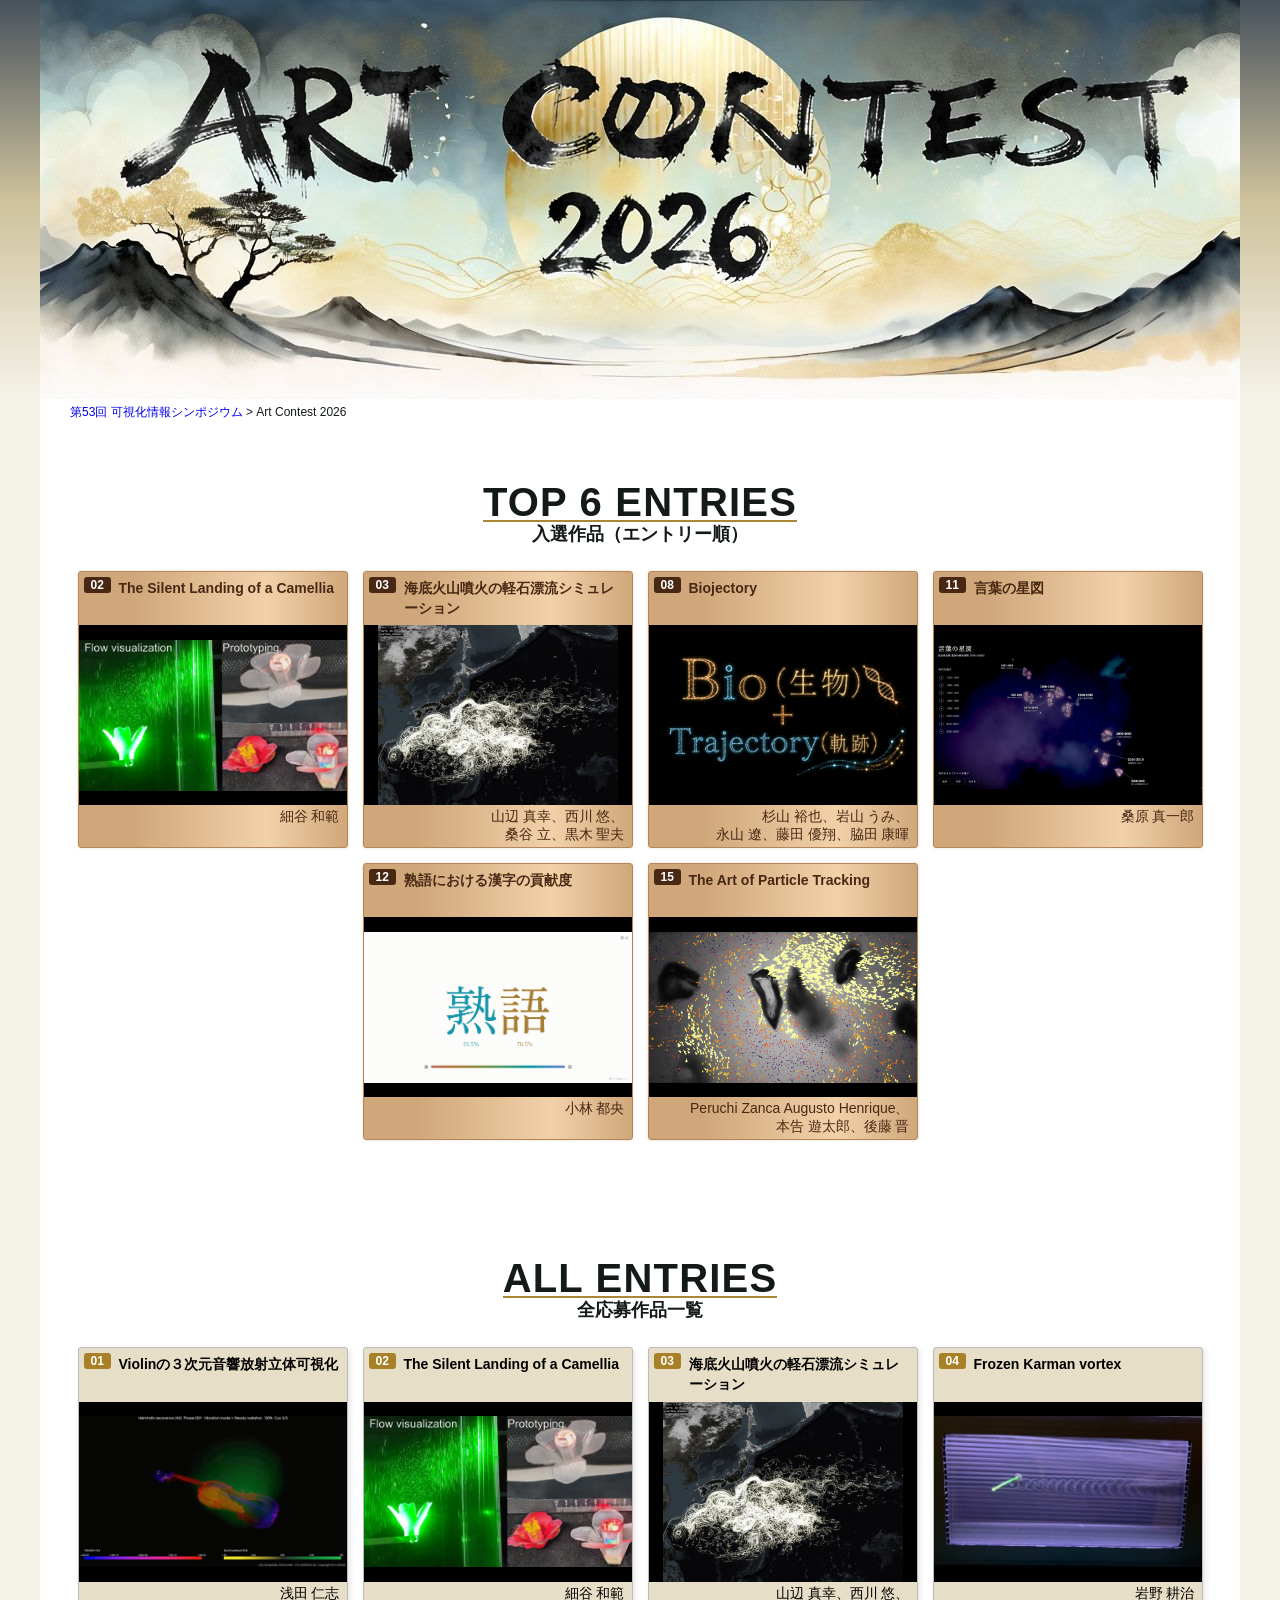
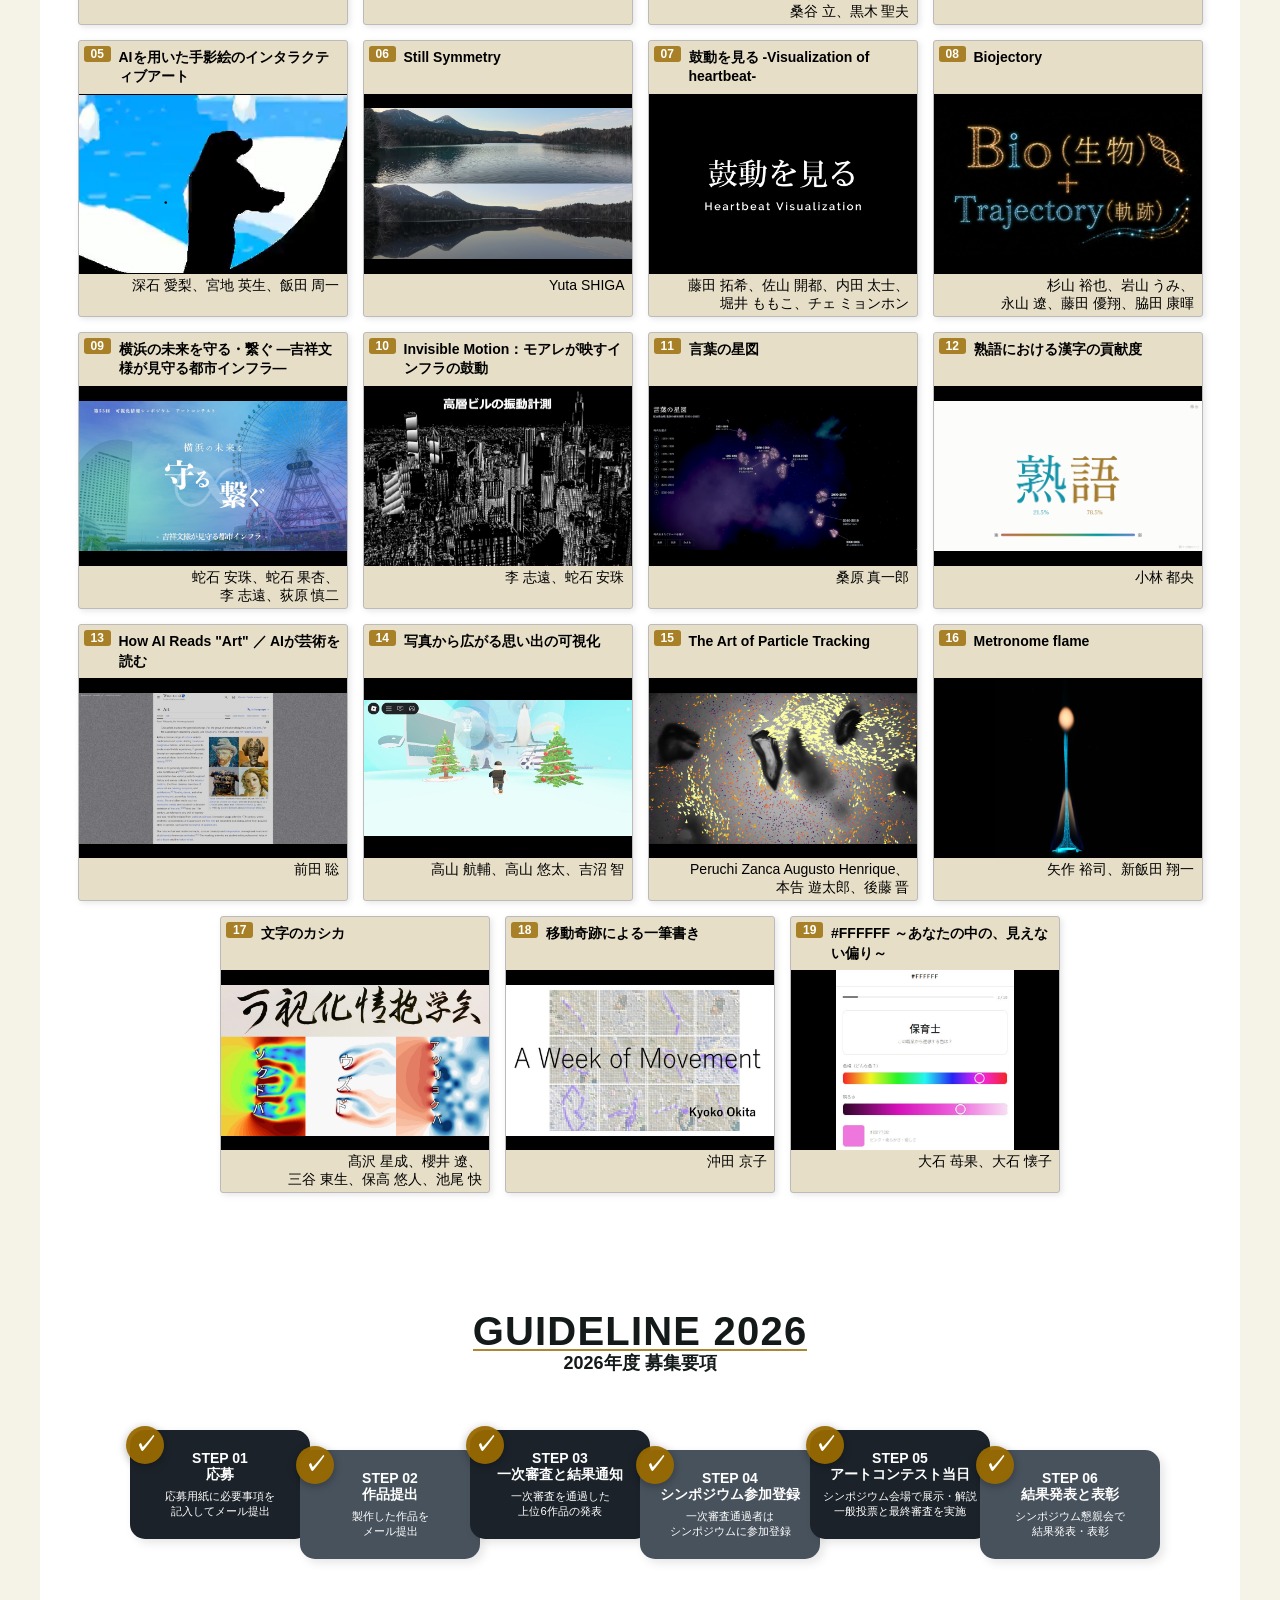
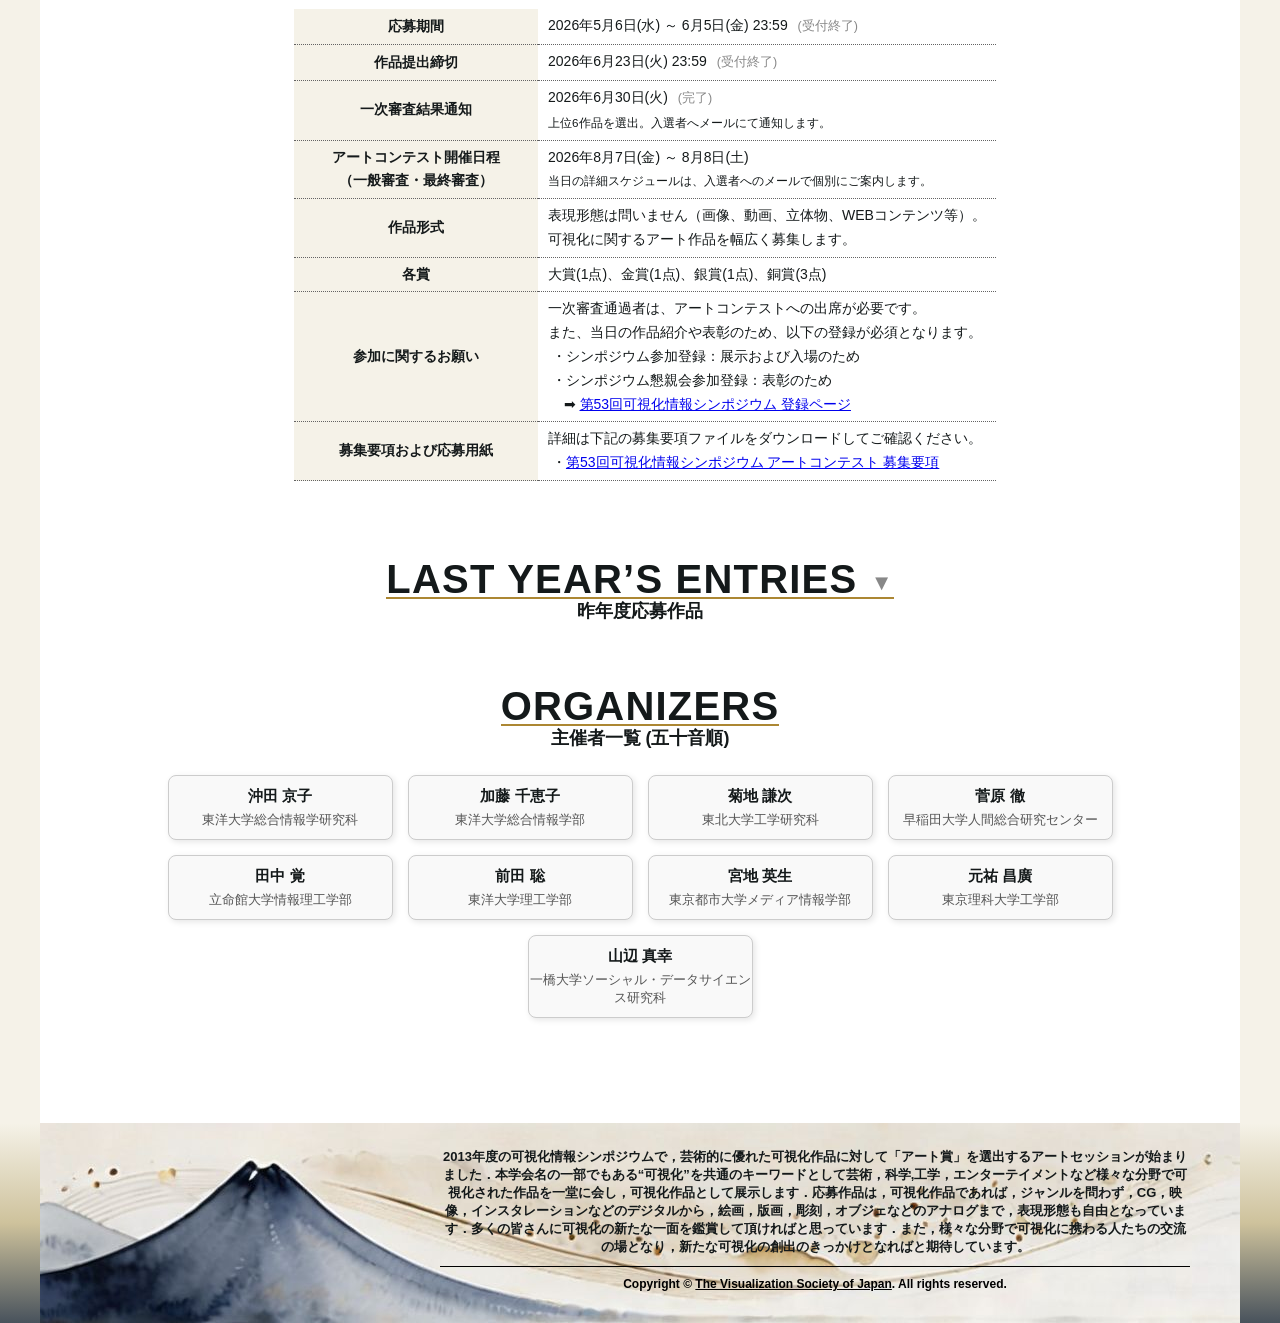
==== commit 4427d3ef: "GUIDELINE 2026 ブロックを ALL ENTRIES の下に移動 エントリー作業期間が終了したため、募集要項セクションの 優先度を下げて全応募作品一覧の下に配置。  Co-Authored" ====
--- a/index.html
+++ b/index.html
@@ -68,6 +68,177 @@
     </div> -->
 
 
+
+
+    <!-- 入選作品 (上位6作品、エントリー順) -->
+    <div class="section_title">
+      <div class="section_title_en">TOP 6 ENTRIES</div>
+      <div class="section_title_jp">入選作品（エントリー順）</div>
+    </div>
+
+    <div class="flex_wrapper">
+      <a class="entry top6" data-entry-number="02" data-year="2026" href="#detail-2026-02" onclick="openDetail(this)">
+        <div class="entry_title">The Silent Landing of a Camellia</div>
+        <div class="entry_thumbnail"><img src="works/thumbnails/a02.jpg"/></div>
+        <div class="entry_name">細谷 和範</div>
+      </a>
+
+      <a class="entry top6" data-entry-number="03" data-year="2026" href="#detail-2026-03" onclick="openDetail(this)">
+        <div class="entry_title">海底火山噴火の軽石漂流シミュレーション</div>
+        <div class="entry_thumbnail"><img src="works/thumbnails/a03.jpg"/></div>
+        <div class="entry_name">山辺 真幸、西川 悠、<br>桑谷 立、黒木 聖夫</div>
+      </a>
+
+      <a class="entry top6" data-entry-number="08" data-year="2026" href="#detail-2026-08" onclick="openDetail(this)">
+        <div class="entry_title">Biojectory</div>
+        <div class="entry_thumbnail"><img src="works/thumbnails/a08.jpg"/></div>
+        <div class="entry_name">杉山 裕也、岩山 うみ、<br>永山 遼、藤田 優翔、脇田 康暉</div>
+      </a>
+
+      <a class="entry top6" data-entry-number="11" data-year="2026" href="#detail-2026-11" onclick="openDetail(this)">
+        <div class="entry_title">言葉の星図</div>
+        <div class="entry_thumbnail"><img src="works/thumbnails/a11.jpg"/></div>
+        <div class="entry_name">桑原 真一郎</div>
+      </a>
+
+      <a class="entry top6" data-entry-number="12" data-year="2026" href="#detail-2026-12" onclick="openDetail(this)">
+        <div class="entry_title">熟語における漢字の貢献度</div>
+        <div class="entry_thumbnail"><img src="works/thumbnails/a12.png"/></div>
+        <div class="entry_name">小林 都央</div>
+      </a>
+
+      <a class="entry top6" data-entry-number="15" data-year="2026" href="#detail-2026-15" onclick="openDetail(this)">
+        <div class="entry_title">The Art of Particle Tracking</div>
+        <div class="entry_thumbnail"><img src="works/thumbnails/a15.jpg"/></div>
+        <div class="entry_name">Peruchi Zanca Augusto Henrique、<br>本告 遊太郎、後藤 晋</div>
+      </a>
+    </div>
+
+    <!-- 2026年度応募作品 -->
+    <div id="all_entries" class="section_title">
+      <div class="section_title_en">ALL ENTRIES</div>
+      <div class="section_title_jp">全応募作品一覧</div>
+    </div>
+
+    <div class="flex_wrapper">
+    <!-- No.1~5 -->
+      <a class="entry" data-entry-number="01" data-year="2026" href="#detail-2026-01" onclick="openDetail(this)">
+        <div class="entry_title">Violinの３次元音響放射立体可視化</div>
+        <div class="entry_thumbnail"><img src="works/thumbnails/a01.jpeg"/></div>
+        <div class="entry_name">浅田 仁志</div>
+      </a>
+
+      <a class="entry" data-entry-number="02" data-year="2026" href="#detail-2026-02" onclick="openDetail(this)">
+        <div class="entry_title">The Silent Landing of a Camellia</div>
+        <div class="entry_thumbnail"><img src="works/thumbnails/a02.jpg"/></div>
+        <div class="entry_name">細谷 和範</div>
+      </a>
+
+      <a class="entry" data-entry-number="03" data-year="2026" href="#detail-2026-03" onclick="openDetail(this)">
+        <div class="entry_title">海底火山噴火の軽石漂流シミュレーション</div>
+        <div class="entry_thumbnail"><img src="works/thumbnails/a03.jpg"/></div>
+        <div class="entry_name">山辺 真幸、西川 悠、<br>桑谷 立、黒木 聖夫</div>
+      </a>
+
+      <a class="entry" data-entry-number="04" data-year="2026" href="#detail-2026-04" onclick="openDetail(this)">
+        <div class="entry_title">Frozen Karman vortex</div>
+        <div class="entry_thumbnail"><img src="works/thumbnails/a04.jpg"/></div>
+        <div class="entry_name">岩野 耕治</div>
+      </a>
+
+      <a class="entry" data-entry-number="05" data-year="2026" href="#detail-2026-05" onclick="openDetail(this)">
+        <div class="entry_title">AIを用いた手影絵のインタラクティブアート</div>
+        <div class="entry_thumbnail"><img src="works/thumbnails/a05.png"/></div>
+        <div class="entry_name">深石 愛梨、宮地 英生、飯田 周一</div>
+      </a>
+
+    <!-- No.6~10 -->
+      <a class="entry" data-entry-number="06" data-year="2026" href="#detail-2026-06" onclick="openDetail(this)">
+        <div class="entry_title">Still Symmetry</div>
+        <div class="entry_thumbnail"><img src="works/thumbnails/a06.jpg"/></div>
+        <div class="entry_name">Yuta SHIGA</div>
+      </a>
+
+      <a class="entry" data-entry-number="07" data-year="2026" href="#detail-2026-07" onclick="openDetail(this)">
+        <div class="entry_title">鼓動を見る -Visualization of heartbeat-</div>
+        <div class="entry_thumbnail"><img src="works/thumbnails/a07.jpg"/></div>
+        <div class="entry_name">藤田 拓希、佐山 開都、内田 太士、<br>堀井 ももこ、チェ ミョンホン</div>
+      </a>
+
+      <a class="entry" data-entry-number="08" data-year="2026" href="#detail-2026-08" onclick="openDetail(this)">
+        <div class="entry_title">Biojectory</div>
+        <div class="entry_thumbnail"><img src="works/thumbnails/a08.jpg"/></div>
+        <div class="entry_name">杉山 裕也、岩山 うみ、<br>永山 遼、藤田 優翔、脇田 康暉</div>
+      </a>
+
+      <a class="entry" data-entry-number="09" data-year="2026" href="#detail-2026-09" onclick="openDetail(this)">
+        <div class="entry_title">横浜の未来を守る・繋ぐ —吉祥文様が見守る都市インフラ—</div>
+        <div class="entry_thumbnail"><img src="works/thumbnails/a09.jpg"/></div>
+        <div class="entry_name">蛇石 安珠、蛇石 果杏、<br>李 志遠、荻原 慎二</div>
+      </a>
+
+      <a class="entry" data-entry-number="10" data-year="2026" href="#detail-2026-10" onclick="openDetail(this)">
+        <div class="entry_title">Invisible Motion：モアレが映すインフラの鼓動</div>
+        <div class="entry_thumbnail"><img src="works/thumbnails/a10.jpg"/></div>
+        <div class="entry_name">李 志遠、蛇石 安珠</div>
+      </a>
+
+    <!-- No.11~15 -->
+      <a class="entry" data-entry-number="11" data-year="2026" href="#detail-2026-11" onclick="openDetail(this)">
+        <div class="entry_title">言葉の星図</div>
+        <div class="entry_thumbnail"><img src="works/thumbnails/a11.jpg"/></div>
+        <div class="entry_name">桑原 真一郎</div>
+      </a>
+
+      <a class="entry" data-entry-number="12" data-year="2026" href="#detail-2026-12" onclick="openDetail(this)">
+        <div class="entry_title">熟語における漢字の貢献度</div>
+        <div class="entry_thumbnail"><img src="works/thumbnails/a12.png"/></div>
+        <div class="entry_name">小林 都央</div>
+      </a>
+
+      <a class="entry" data-entry-number="13" data-year="2026" href="#detail-2026-13" onclick="openDetail(this)">
+        <div class="entry_title">How AI Reads "Art" ／ AIが芸術を読む</div>
+        <div class="entry_thumbnail"><img src="works/thumbnails/a13.jpg"/></div>
+        <div class="entry_name">前田 聡</div>
+      </a>
+
+      <a class="entry" data-entry-number="14" data-year="2026" href="#detail-2026-14" onclick="openDetail(this)">
+        <div class="entry_title">写真から広がる思い出の可視化</div>
+        <div class="entry_thumbnail"><img src="works/thumbnails/a14.jpg"/></div>
+        <div class="entry_name">高山 航輔、高山 悠太、吉沼 智</div>
+      </a>
+
+      <a class="entry" data-entry-number="15" data-year="2026" href="#detail-2026-15" onclick="openDetail(this)">
+        <div class="entry_title">The Art of Particle Tracking</div>
+        <div class="entry_thumbnail"><img src="works/thumbnails/a15.jpg"/></div>
+        <div class="entry_name">Peruchi Zanca Augusto Henrique、<br>本告 遊太郎、後藤 晋</div>
+      </a>
+
+    <!-- No.16~19 -->
+      <a class="entry" data-entry-number="16" data-year="2026" href="#detail-2026-16" onclick="openDetail(this)">
+        <div class="entry_title">Metronome flame</div>
+        <div class="entry_thumbnail"><img src="works/thumbnails/a16.jpg"/></div>
+        <div class="entry_name">矢作 裕司、新飯田 翔一</div>
+      </a>
+
+      <a class="entry" data-entry-number="17" data-year="2026" href="#detail-2026-17" onclick="openDetail(this)">
+        <div class="entry_title">文字のカシカ</div>
+        <div class="entry_thumbnail"><img src="works/thumbnails/a17.jpg"/></div>
+        <div class="entry_name">髙沢 星成、櫻井 遼、<br>三谷 東生、保高 悠人、池尾 快</div>
+      </a>
+
+      <a class="entry" data-entry-number="18" data-year="2026" href="#detail-2026-18" onclick="openDetail(this)">
+        <div class="entry_title">移動奇跡による一筆書き</div>
+        <div class="entry_thumbnail"><img src="works/thumbnails/a18.jpg"/></div>
+        <div class="entry_name">沖田 京子</div>
+      </a>
+
+      <a class="entry" data-entry-number="19" data-year="2026" href="#detail-2026-19" onclick="openDetail(this)">
+        <div class="entry_title">#FFFFFF ～あなたの中の、見えない偏り～</div>
+        <div class="entry_thumbnail"><img src="works/thumbnails/a19.jpg"/></div>
+        <div class="entry_name">大石 苺果、大石 懐子</div>
+      </a>
+    </div>
 
     <!-- 応募案内 -->
     <div id="guideline" class="section_title">
@@ -136,176 +307,6 @@
       </table>
     </div>
 
-    <!-- 入選作品 (上位6作品、エントリー順) -->
-    <div class="section_title">
-      <div class="section_title_en">TOP 6 ENTRIES</div>
-      <div class="section_title_jp">入選作品（エントリー順）</div>
-    </div>
-
-    <div class="flex_wrapper">
-      <a class="entry top6" data-entry-number="02" data-year="2026" href="#detail-2026-02" onclick="openDetail(this)">
-        <div class="entry_title">The Silent Landing of a Camellia</div>
-        <div class="entry_thumbnail"><img src="works/thumbnails/a02.jpg"/></div>
-        <div class="entry_name">細谷 和範</div>
-      </a>
-
-      <a class="entry top6" data-entry-number="03" data-year="2026" href="#detail-2026-03" onclick="openDetail(this)">
-        <div class="entry_title">海底火山噴火の軽石漂流シミュレーション</div>
-        <div class="entry_thumbnail"><img src="works/thumbnails/a03.jpg"/></div>
-        <div class="entry_name">山辺 真幸、西川 悠、<br>桑谷 立、黒木 聖夫</div>
-      </a>
-
-      <a class="entry top6" data-entry-number="08" data-year="2026" href="#detail-2026-08" onclick="openDetail(this)">
-        <div class="entry_title">Biojectory</div>
-        <div class="entry_thumbnail"><img src="works/thumbnails/a08.jpg"/></div>
-        <div class="entry_name">杉山 裕也、岩山 うみ、<br>永山 遼、藤田 優翔、脇田 康暉</div>
-      </a>
-
-      <a class="entry top6" data-entry-number="11" data-year="2026" href="#detail-2026-11" onclick="openDetail(this)">
-        <div class="entry_title">言葉の星図</div>
-        <div class="entry_thumbnail"><img src="works/thumbnails/a11.jpg"/></div>
-        <div class="entry_name">桑原 真一郎</div>
-      </a>
-
-      <a class="entry top6" data-entry-number="12" data-year="2026" href="#detail-2026-12" onclick="openDetail(this)">
-        <div class="entry_title">熟語における漢字の貢献度</div>
-        <div class="entry_thumbnail"><img src="works/thumbnails/a12.png"/></div>
-        <div class="entry_name">小林 都央</div>
-      </a>
-
-      <a class="entry top6" data-entry-number="15" data-year="2026" href="#detail-2026-15" onclick="openDetail(this)">
-        <div class="entry_title">The Art of Particle Tracking</div>
-        <div class="entry_thumbnail"><img src="works/thumbnails/a15.jpg"/></div>
-        <div class="entry_name">Peruchi Zanca Augusto Henrique、<br>本告 遊太郎、後藤 晋</div>
-      </a>
-    </div>
-
-    <!-- 2026年度応募作品 -->
-    <div id="all_entries" class="section_title">
-      <div class="section_title_en">ALL ENTRIES</div>
-      <div class="section_title_jp">全応募作品一覧</div>
-    </div>
-
-    <div class="flex_wrapper">
-    <!-- No.1~5 -->
-      <a class="entry" data-entry-number="01" data-year="2026" href="#detail-2026-01" onclick="openDetail(this)">
-        <div class="entry_title">Violinの３次元音響放射立体可視化</div>
-        <div class="entry_thumbnail"><img src="works/thumbnails/a01.jpeg"/></div>
-        <div class="entry_name">浅田 仁志</div>
-      </a>
-
-      <a class="entry" data-entry-number="02" data-year="2026" href="#detail-2026-02" onclick="openDetail(this)">
-        <div class="entry_title">The Silent Landing of a Camellia</div>
-        <div class="entry_thumbnail"><img src="works/thumbnails/a02.jpg"/></div>
-        <div class="entry_name">細谷 和範</div>
-      </a>
-
-      <a class="entry" data-entry-number="03" data-year="2026" href="#detail-2026-03" onclick="openDetail(this)">
-        <div class="entry_title">海底火山噴火の軽石漂流シミュレーション</div>
-        <div class="entry_thumbnail"><img src="works/thumbnails/a03.jpg"/></div>
-        <div class="entry_name">山辺 真幸、西川 悠、<br>桑谷 立、黒木 聖夫</div>
-      </a>
-
-      <a class="entry" data-entry-number="04" data-year="2026" href="#detail-2026-04" onclick="openDetail(this)">
-        <div class="entry_title">Frozen Karman vortex</div>
-        <div class="entry_thumbnail"><img src="works/thumbnails/a04.jpg"/></div>
-        <div class="entry_name">岩野 耕治</div>
-      </a>
-
-      <a class="entry" data-entry-number="05" data-year="2026" href="#detail-2026-05" onclick="openDetail(this)">
-        <div class="entry_title">AIを用いた手影絵のインタラクティブアート</div>
-        <div class="entry_thumbnail"><img src="works/thumbnails/a05.png"/></div>
-        <div class="entry_name">深石 愛梨、宮地 英生、飯田 周一</div>
-      </a>
-
-    <!-- No.6~10 -->
-      <a class="entry" data-entry-number="06" data-year="2026" href="#detail-2026-06" onclick="openDetail(this)">
-        <div class="entry_title">Still Symmetry</div>
-        <div class="entry_thumbnail"><img src="works/thumbnails/a06.jpg"/></div>
-        <div class="entry_name">Yuta SHIGA</div>
-      </a>
-
-      <a class="entry" data-entry-number="07" data-year="2026" href="#detail-2026-07" onclick="openDetail(this)">
-        <div class="entry_title">鼓動を見る -Visualization of heartbeat-</div>
-        <div class="entry_thumbnail"><img src="works/thumbnails/a07.jpg"/></div>
-        <div class="entry_name">藤田 拓希、佐山 開都、内田 太士、<br>堀井 ももこ、チェ ミョンホン</div>
-      </a>
-
-      <a class="entry" data-entry-number="08" data-year="2026" href="#detail-2026-08" onclick="openDetail(this)">
-        <div class="entry_title">Biojectory</div>
-        <div class="entry_thumbnail"><img src="works/thumbnails/a08.jpg"/></div>
-        <div class="entry_name">杉山 裕也、岩山 うみ、<br>永山 遼、藤田 優翔、脇田 康暉</div>
-      </a>
-
-      <a class="entry" data-entry-number="09" data-year="2026" href="#detail-2026-09" onclick="openDetail(this)">
-        <div class="entry_title">横浜の未来を守る・繋ぐ —吉祥文様が見守る都市インフラ—</div>
-        <div class="entry_thumbnail"><img src="works/thumbnails/a09.jpg"/></div>
-        <div class="entry_name">蛇石 安珠、蛇石 果杏、<br>李 志遠、荻原 慎二</div>
-      </a>
-
-      <a class="entry" data-entry-number="10" data-year="2026" href="#detail-2026-10" onclick="openDetail(this)">
-        <div class="entry_title">Invisible Motion：モアレが映すインフラの鼓動</div>
-        <div class="entry_thumbnail"><img src="works/thumbnails/a10.jpg"/></div>
-        <div class="entry_name">李 志遠、蛇石 安珠</div>
-      </a>
-
-    <!-- No.11~15 -->
-      <a class="entry" data-entry-number="11" data-year="2026" href="#detail-2026-11" onclick="openDetail(this)">
-        <div class="entry_title">言葉の星図</div>
-        <div class="entry_thumbnail"><img src="works/thumbnails/a11.jpg"/></div>
-        <div class="entry_name">桑原 真一郎</div>
-      </a>
-
-      <a class="entry" data-entry-number="12" data-year="2026" href="#detail-2026-12" onclick="openDetail(this)">
-        <div class="entry_title">熟語における漢字の貢献度</div>
-        <div class="entry_thumbnail"><img src="works/thumbnails/a12.png"/></div>
-        <div class="entry_name">小林 都央</div>
-      </a>
-
-      <a class="entry" data-entry-number="13" data-year="2026" href="#detail-2026-13" onclick="openDetail(this)">
-        <div class="entry_title">How AI Reads "Art" ／ AIが芸術を読む</div>
-        <div class="entry_thumbnail"><img src="works/thumbnails/a13.jpg"/></div>
-        <div class="entry_name">前田 聡</div>
-      </a>
-
-      <a class="entry" data-entry-number="14" data-year="2026" href="#detail-2026-14" onclick="openDetail(this)">
-        <div class="entry_title">写真から広がる思い出の可視化</div>
-        <div class="entry_thumbnail"><img src="works/thumbnails/a14.jpg"/></div>
-        <div class="entry_name">高山 航輔、高山 悠太、吉沼 智</div>
-      </a>
-
-      <a class="entry" data-entry-number="15" data-year="2026" href="#detail-2026-15" onclick="openDetail(this)">
-        <div class="entry_title">The Art of Particle Tracking</div>
-        <div class="entry_thumbnail"><img src="works/thumbnails/a15.jpg"/></div>
-        <div class="entry_name">Peruchi Zanca Augusto Henrique、<br>本告 遊太郎、後藤 晋</div>
-      </a>
-
-    <!-- No.16~19 -->
-      <a class="entry" data-entry-number="16" data-year="2026" href="#detail-2026-16" onclick="openDetail(this)">
-        <div class="entry_title">Metronome flame</div>
-        <div class="entry_thumbnail"><img src="works/thumbnails/a16.jpg"/></div>
-        <div class="entry_name">矢作 裕司、新飯田 翔一</div>
-      </a>
-
-      <a class="entry" data-entry-number="17" data-year="2026" href="#detail-2026-17" onclick="openDetail(this)">
-        <div class="entry_title">文字のカシカ</div>
-        <div class="entry_thumbnail"><img src="works/thumbnails/a17.jpg"/></div>
-        <div class="entry_name">髙沢 星成、櫻井 遼、<br>三谷 東生、保高 悠人、池尾 快</div>
-      </a>
-
-      <a class="entry" data-entry-number="18" data-year="2026" href="#detail-2026-18" onclick="openDetail(this)">
-        <div class="entry_title">移動奇跡による一筆書き</div>
-        <div class="entry_thumbnail"><img src="works/thumbnails/a18.jpg"/></div>
-        <div class="entry_name">沖田 京子</div>
-      </a>
-
-      <a class="entry" data-entry-number="19" data-year="2026" href="#detail-2026-19" onclick="openDetail(this)">
-        <div class="entry_title">#FFFFFF ～あなたの中の、見えない偏り～</div>
-        <div class="entry_thumbnail"><img src="works/thumbnails/a19.jpg"/></div>
-        <div class="entry_name">大石 苺果、大石 懐子</div>
-      </a>
-    </div>
-
     <!-- 昨年度応募作品（折り畳み） -->
     <details class="archive-section">
       <summary>
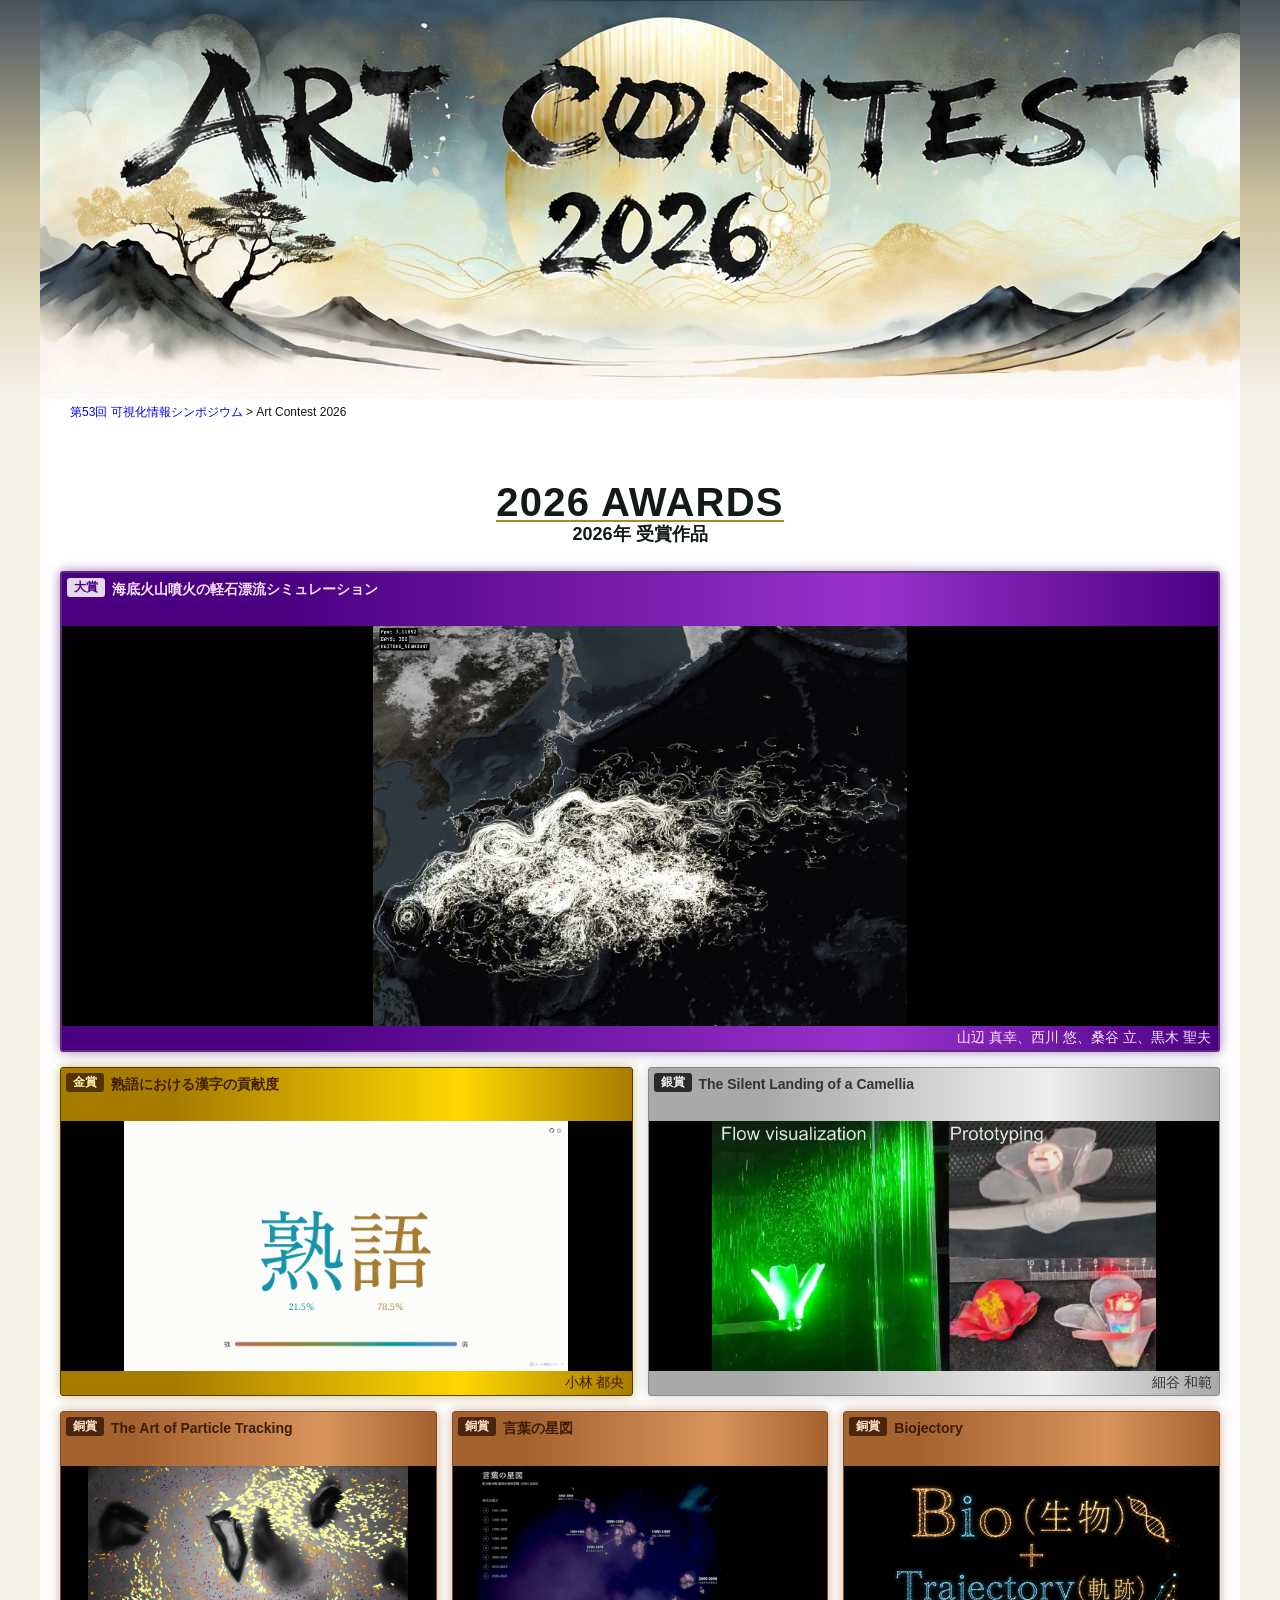
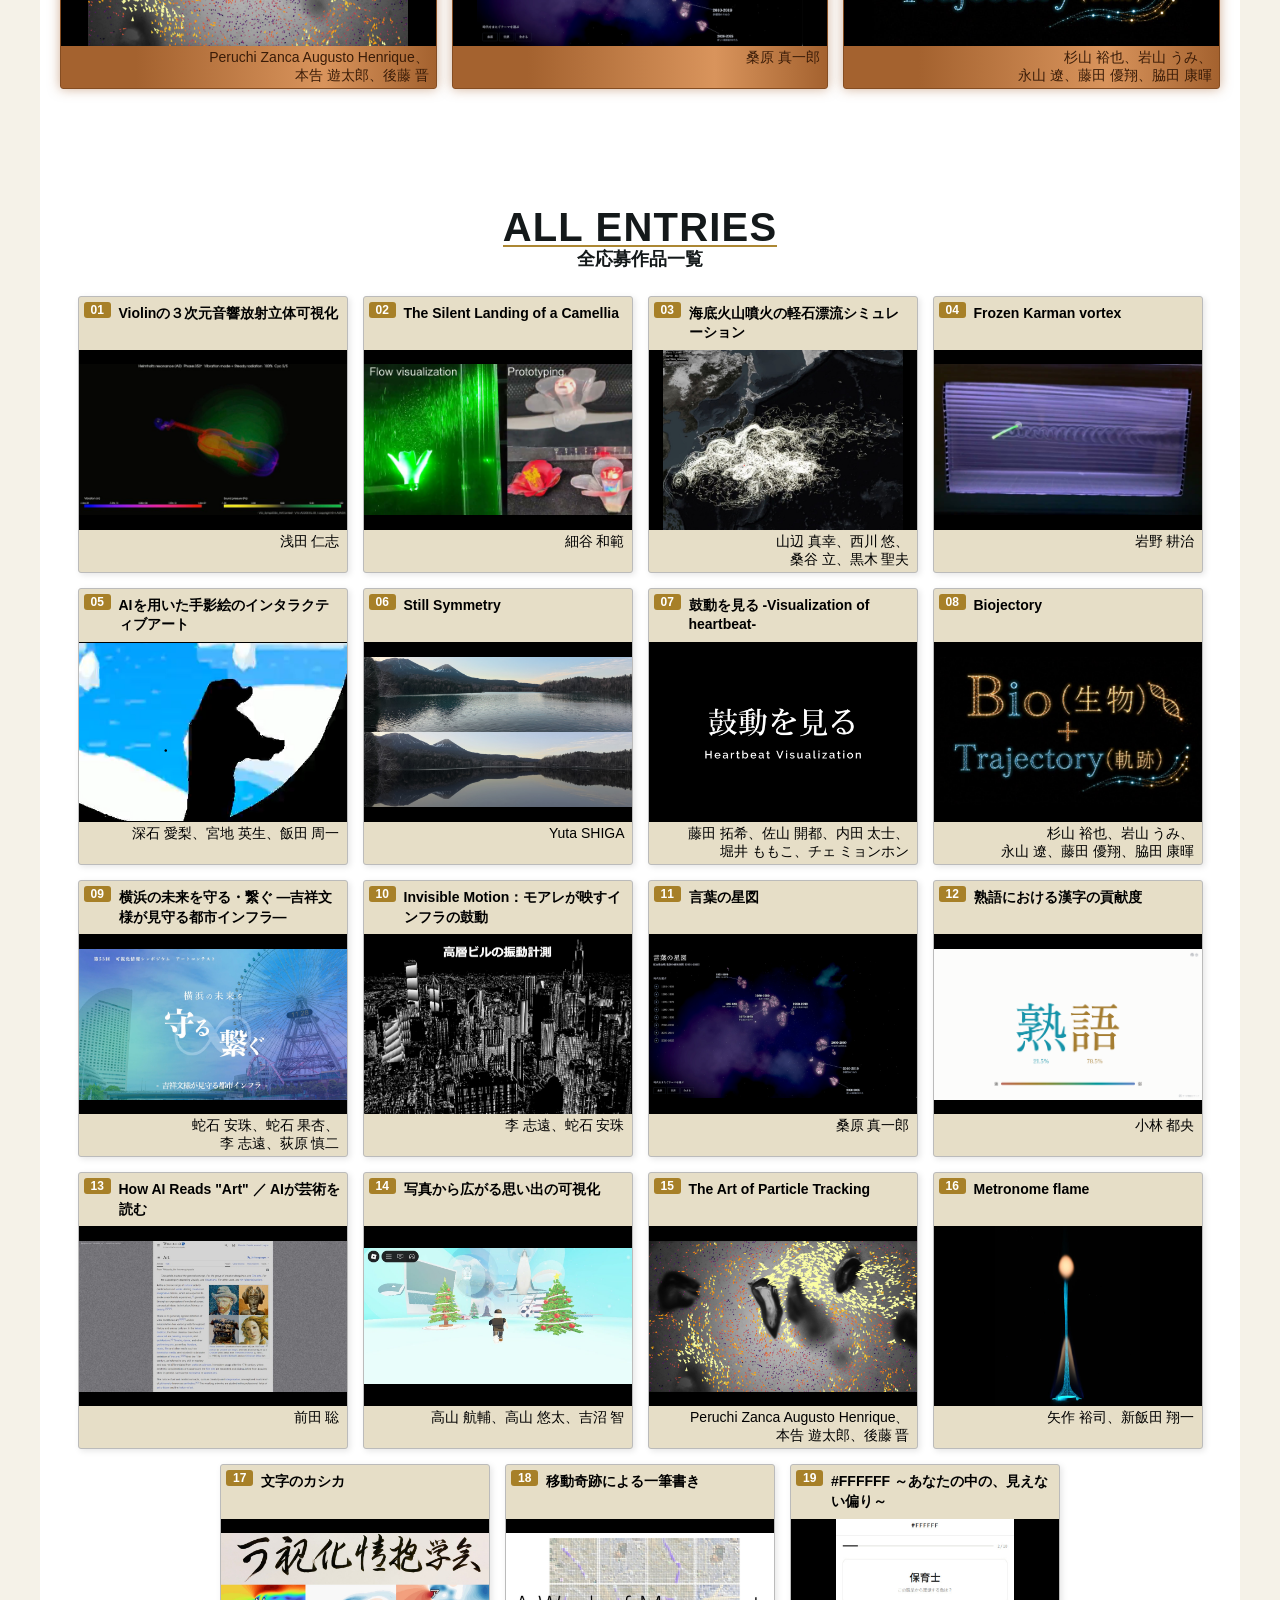
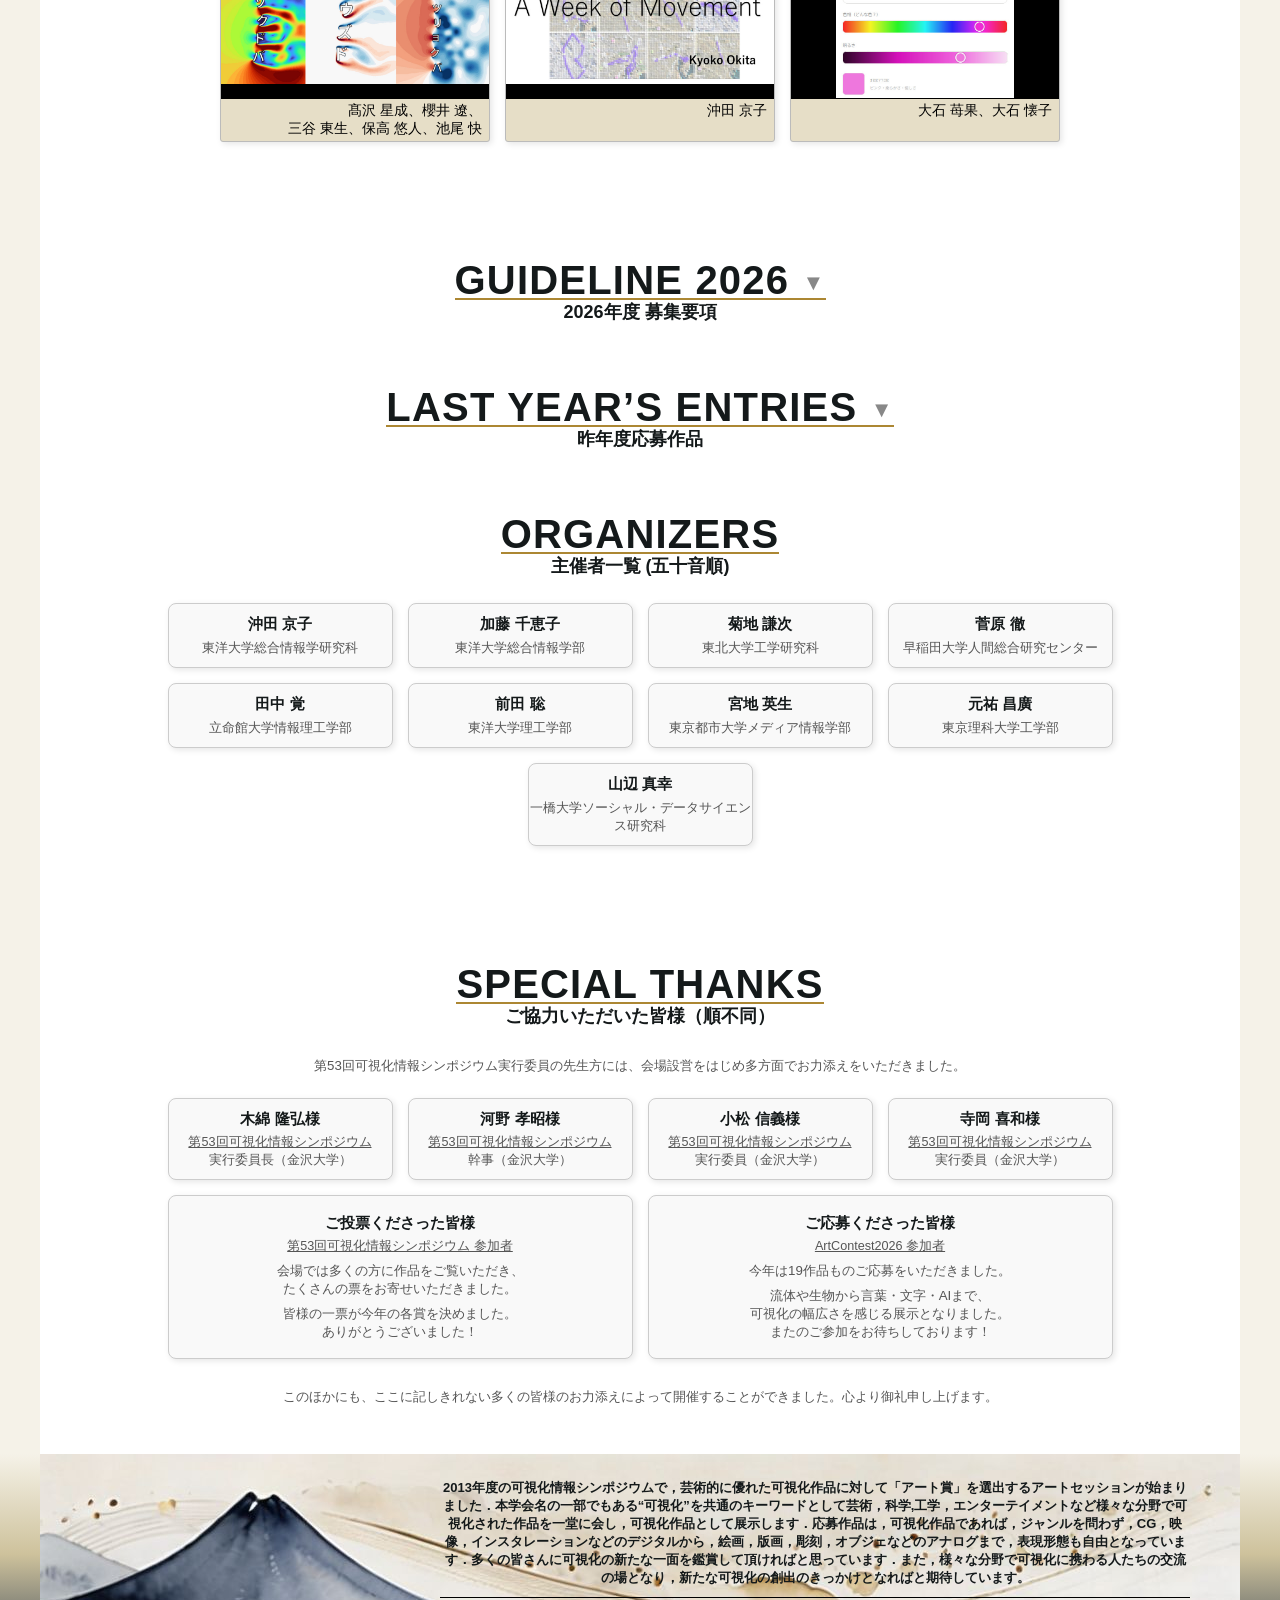
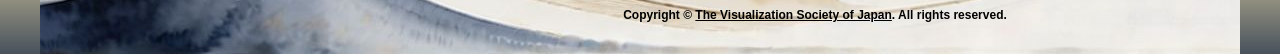
==== commit 5b704c15: "2026年度 受賞結果を公開 - 2026 AWARDS を公開 (大賞・金賞・銀賞・銅賞3点)、TOP 6 ENTRIES は非表示に - 銅賞用のスタイル (dousho) を追加。受賞カードを " ====
--- a/index.html
+++ b/index.html
@@ -24,95 +24,104 @@
 
 
     <!-- 受賞作品 -->
-    <!-- <div class="section_title">
+    <div class="section_title">
       <div class="section_title_en">2026 AWARDS</div>
       <div class="section_title_jp">2026年 受賞作品</div>
     </div>
 
+    <!-- 投票期間中の告知（結果発表後は非表示）
     <div class="entry_award_progressing">
       シンポジウム会場で<br>
       大賞、金賞、銀賞の来場者投票を実施！<br>
       皆さまの投票をお待ちしております！
     </div> -->
 
-    <!-- <div class="flex_wrapper">
-      <a class="entry taisho" data-entry-number="" href="#detail-" onclick="openDetail(this)">
-        <div class="entry_title"></div>
-        <div class="entry_thumbnail"><img src="old_works/thumbnails/.jpg"/></div>
-        <div class="entry_name"></div>
-      </a>
-
-      <a class="entry kinsho" data-entry-number="" href="#detail-" onclick="openDetail(this)">
-        <div class="entry_title"></div>
-        <div class="entry_thumbnail"><img src="old_works/thumbnails/.jpg"/></div>
-        <div class="entry_name"></div>
-      </a>
-
-      <a class="entry ginsho" data-entry-number="" href="#detail-" onclick="openDetail(this)">
-        <div class="entry_title"></div>
-        <div class="entry_thumbnail"><img src="old_works/thumbnails/.jpg"/></div>
-        <div class="entry_name"></div>
-      </a>
-
-      <a class="entry nyuusho" data-entry-number="" href="#detail-" onclick="openDetail(this)">
-        <div class="entry_title"></div>
-        <div class="entry_thumbnail"><img src="old_works/thumbnails/.jpg"/></div>
-        <div class="entry_name"></div>
-      </a>
-
-      <a class="entry nyuusho" data-entry-number="" href="#detail-" onclick="openDetail(this)">
-        <div class="entry_title"></div>
-        <div class="entry_thumbnail"><img src="old_works/thumbnails/.jpg"/></div>
-        <div class="entry_name"></div>
-      </a>
-    </div> -->
-
-
-
-
-    <!-- 入選作品 (上位6作品、エントリー順) -->
+    <div class="flex_wrapper">
+      <a class="entry taisho" data-entry-number="03" data-year="2026" href="#detail-2026-03" onclick="return openDetail(this)">
+        <div class="entry_title">海底火山噴火の軽石漂流シミュレーション</div>
+        <div class="entry_thumbnail"><img src="works/thumbnails/a03.jpg"/></div>
+        <div class="entry_name">山辺 真幸、西川 悠、桑谷 立、黒木 聖夫</div>
+      </a>
+
+      <a class="entry kinsho" data-entry-number="12" data-year="2026" href="#detail-2026-12" onclick="return openDetail(this)">
+        <div class="entry_title">熟語における漢字の貢献度</div>
+        <div class="entry_thumbnail"><img src="works/thumbnails/a12.png"/></div>
+        <div class="entry_name">小林 都央</div>
+      </a>
+
+      <a class="entry ginsho" data-entry-number="02" data-year="2026" href="#detail-2026-02" onclick="return openDetail(this)">
+        <div class="entry_title">The Silent Landing of a Camellia</div>
+        <div class="entry_thumbnail"><img src="works/thumbnails/a02.jpg"/></div>
+        <div class="entry_name">細谷 和範</div>
+      </a>
+
+      <a class="entry dousho" data-entry-number="15" data-year="2026" href="#detail-2026-15" onclick="return openDetail(this)">
+        <div class="entry_title">The Art of Particle Tracking</div>
+        <div class="entry_thumbnail"><img src="works/thumbnails/a15.jpg"/></div>
+        <div class="entry_name">Peruchi Zanca Augusto Henrique、<br>本告 遊太郎、後藤 晋</div>
+      </a>
+
+      <a class="entry dousho" data-entry-number="11" data-year="2026" href="#detail-2026-11" onclick="return openDetail(this)">
+        <div class="entry_title">言葉の星図</div>
+        <div class="entry_thumbnail"><img src="works/thumbnails/a11.jpg"/></div>
+        <div class="entry_name">桑原 真一郎</div>
+      </a>
+
+      <a class="entry dousho" data-entry-number="08" data-year="2026" href="#detail-2026-08" onclick="return openDetail(this)">
+        <div class="entry_title">Biojectory</div>
+        <div class="entry_thumbnail"><img src="works/thumbnails/a08.jpg"/></div>
+        <div class="entry_name">杉山 裕也、岩山 うみ、<br>永山 遼、藤田 優翔、脇田 康暉</div>
+      </a>
+    </div>
+
+
+
+
+    <!-- 入選作品 (上位6作品、エントリー順) ※受賞作品の発表にともない非表示 -->
+    <!--
     <div class="section_title">
       <div class="section_title_en">TOP 6 ENTRIES</div>
       <div class="section_title_jp">入選作品（エントリー順）</div>
     </div>
 
     <div class="flex_wrapper">
-      <a class="entry top6" data-entry-number="02" data-year="2026" href="#detail-2026-02" onclick="openDetail(this)">
+      <a class="entry top6" data-entry-number="02" data-year="2026" href="#detail-2026-02" onclick="return openDetail(this)">
         <div class="entry_title">The Silent Landing of a Camellia</div>
         <div class="entry_thumbnail"><img src="works/thumbnails/a02.jpg"/></div>
         <div class="entry_name">細谷 和範</div>
       </a>
 
-      <a class="entry top6" data-entry-number="03" data-year="2026" href="#detail-2026-03" onclick="openDetail(this)">
+      <a class="entry top6" data-entry-number="03" data-year="2026" href="#detail-2026-03" onclick="return openDetail(this)">
         <div class="entry_title">海底火山噴火の軽石漂流シミュレーション</div>
         <div class="entry_thumbnail"><img src="works/thumbnails/a03.jpg"/></div>
         <div class="entry_name">山辺 真幸、西川 悠、<br>桑谷 立、黒木 聖夫</div>
       </a>
 
-      <a class="entry top6" data-entry-number="08" data-year="2026" href="#detail-2026-08" onclick="openDetail(this)">
+      <a class="entry top6" data-entry-number="08" data-year="2026" href="#detail-2026-08" onclick="return openDetail(this)">
         <div class="entry_title">Biojectory</div>
         <div class="entry_thumbnail"><img src="works/thumbnails/a08.jpg"/></div>
         <div class="entry_name">杉山 裕也、岩山 うみ、<br>永山 遼、藤田 優翔、脇田 康暉</div>
       </a>
 
-      <a class="entry top6" data-entry-number="11" data-year="2026" href="#detail-2026-11" onclick="openDetail(this)">
+      <a class="entry top6" data-entry-number="11" data-year="2026" href="#detail-2026-11" onclick="return openDetail(this)">
         <div class="entry_title">言葉の星図</div>
         <div class="entry_thumbnail"><img src="works/thumbnails/a11.jpg"/></div>
         <div class="entry_name">桑原 真一郎</div>
       </a>
 
-      <a class="entry top6" data-entry-number="12" data-year="2026" href="#detail-2026-12" onclick="openDetail(this)">
+      <a class="entry top6" data-entry-number="12" data-year="2026" href="#detail-2026-12" onclick="return openDetail(this)">
         <div class="entry_title">熟語における漢字の貢献度</div>
         <div class="entry_thumbnail"><img src="works/thumbnails/a12.png"/></div>
         <div class="entry_name">小林 都央</div>
       </a>
 
-      <a class="entry top6" data-entry-number="15" data-year="2026" href="#detail-2026-15" onclick="openDetail(this)">
+      <a class="entry top6" data-entry-number="15" data-year="2026" href="#detail-2026-15" onclick="return openDetail(this)">
         <div class="entry_title">The Art of Particle Tracking</div>
         <div class="entry_thumbnail"><img src="works/thumbnails/a15.jpg"/></div>
         <div class="entry_name">Peruchi Zanca Augusto Henrique、<br>本告 遊太郎、後藤 晋</div>
       </a>
     </div>
+    -->
 
     <!-- 2026年度応募作品 -->
     <div id="all_entries" class="section_title">
@@ -122,190 +131,195 @@
 
     <div class="flex_wrapper">
     <!-- No.1~5 -->
-      <a class="entry" data-entry-number="01" data-year="2026" href="#detail-2026-01" onclick="openDetail(this)">
+      <a class="entry" data-entry-number="01" data-year="2026" href="#detail-2026-01" onclick="return openDetail(this)">
         <div class="entry_title">Violinの３次元音響放射立体可視化</div>
         <div class="entry_thumbnail"><img src="works/thumbnails/a01.jpeg"/></div>
         <div class="entry_name">浅田 仁志</div>
       </a>
 
-      <a class="entry" data-entry-number="02" data-year="2026" href="#detail-2026-02" onclick="openDetail(this)">
+      <a class="entry" data-entry-number="02" data-year="2026" href="#detail-2026-02" onclick="return openDetail(this)">
         <div class="entry_title">The Silent Landing of a Camellia</div>
         <div class="entry_thumbnail"><img src="works/thumbnails/a02.jpg"/></div>
         <div class="entry_name">細谷 和範</div>
       </a>
 
-      <a class="entry" data-entry-number="03" data-year="2026" href="#detail-2026-03" onclick="openDetail(this)">
+      <a class="entry" data-entry-number="03" data-year="2026" href="#detail-2026-03" onclick="return openDetail(this)">
         <div class="entry_title">海底火山噴火の軽石漂流シミュレーション</div>
         <div class="entry_thumbnail"><img src="works/thumbnails/a03.jpg"/></div>
         <div class="entry_name">山辺 真幸、西川 悠、<br>桑谷 立、黒木 聖夫</div>
       </a>
 
-      <a class="entry" data-entry-number="04" data-year="2026" href="#detail-2026-04" onclick="openDetail(this)">
+      <a class="entry" data-entry-number="04" data-year="2026" href="#detail-2026-04" onclick="return openDetail(this)">
         <div class="entry_title">Frozen Karman vortex</div>
         <div class="entry_thumbnail"><img src="works/thumbnails/a04.jpg"/></div>
         <div class="entry_name">岩野 耕治</div>
       </a>
 
-      <a class="entry" data-entry-number="05" data-year="2026" href="#detail-2026-05" onclick="openDetail(this)">
+      <a class="entry" data-entry-number="05" data-year="2026" href="#detail-2026-05" onclick="return openDetail(this)">
         <div class="entry_title">AIを用いた手影絵のインタラクティブアート</div>
         <div class="entry_thumbnail"><img src="works/thumbnails/a05.png"/></div>
         <div class="entry_name">深石 愛梨、宮地 英生、飯田 周一</div>
       </a>
 
     <!-- No.6~10 -->
-      <a class="entry" data-entry-number="06" data-year="2026" href="#detail-2026-06" onclick="openDetail(this)">
+      <a class="entry" data-entry-number="06" data-year="2026" href="#detail-2026-06" onclick="return openDetail(this)">
         <div class="entry_title">Still Symmetry</div>
         <div class="entry_thumbnail"><img src="works/thumbnails/a06.jpg"/></div>
         <div class="entry_name">Yuta SHIGA</div>
       </a>
 
-      <a class="entry" data-entry-number="07" data-year="2026" href="#detail-2026-07" onclick="openDetail(this)">
+      <a class="entry" data-entry-number="07" data-year="2026" href="#detail-2026-07" onclick="return openDetail(this)">
         <div class="entry_title">鼓動を見る -Visualization of heartbeat-</div>
         <div class="entry_thumbnail"><img src="works/thumbnails/a07.jpg"/></div>
         <div class="entry_name">藤田 拓希、佐山 開都、内田 太士、<br>堀井 ももこ、チェ ミョンホン</div>
       </a>
 
-      <a class="entry" data-entry-number="08" data-year="2026" href="#detail-2026-08" onclick="openDetail(this)">
+      <a class="entry" data-entry-number="08" data-year="2026" href="#detail-2026-08" onclick="return openDetail(this)">
         <div class="entry_title">Biojectory</div>
         <div class="entry_thumbnail"><img src="works/thumbnails/a08.jpg"/></div>
         <div class="entry_name">杉山 裕也、岩山 うみ、<br>永山 遼、藤田 優翔、脇田 康暉</div>
       </a>
 
-      <a class="entry" data-entry-number="09" data-year="2026" href="#detail-2026-09" onclick="openDetail(this)">
+      <a class="entry" data-entry-number="09" data-year="2026" href="#detail-2026-09" onclick="return openDetail(this)">
         <div class="entry_title">横浜の未来を守る・繋ぐ —吉祥文様が見守る都市インフラ—</div>
         <div class="entry_thumbnail"><img src="works/thumbnails/a09.jpg"/></div>
         <div class="entry_name">蛇石 安珠、蛇石 果杏、<br>李 志遠、荻原 慎二</div>
       </a>
 
-      <a class="entry" data-entry-number="10" data-year="2026" href="#detail-2026-10" onclick="openDetail(this)">
+      <a class="entry" data-entry-number="10" data-year="2026" href="#detail-2026-10" onclick="return openDetail(this)">
         <div class="entry_title">Invisible Motion：モアレが映すインフラの鼓動</div>
         <div class="entry_thumbnail"><img src="works/thumbnails/a10.jpg"/></div>
         <div class="entry_name">李 志遠、蛇石 安珠</div>
       </a>
 
     <!-- No.11~15 -->
-      <a class="entry" data-entry-number="11" data-year="2026" href="#detail-2026-11" onclick="openDetail(this)">
+      <a class="entry" data-entry-number="11" data-year="2026" href="#detail-2026-11" onclick="return openDetail(this)">
         <div class="entry_title">言葉の星図</div>
         <div class="entry_thumbnail"><img src="works/thumbnails/a11.jpg"/></div>
         <div class="entry_name">桑原 真一郎</div>
       </a>
 
-      <a class="entry" data-entry-number="12" data-year="2026" href="#detail-2026-12" onclick="openDetail(this)">
+      <a class="entry" data-entry-number="12" data-year="2026" href="#detail-2026-12" onclick="return openDetail(this)">
         <div class="entry_title">熟語における漢字の貢献度</div>
         <div class="entry_thumbnail"><img src="works/thumbnails/a12.png"/></div>
         <div class="entry_name">小林 都央</div>
       </a>
 
-      <a class="entry" data-entry-number="13" data-year="2026" href="#detail-2026-13" onclick="openDetail(this)">
+      <a class="entry" data-entry-number="13" data-year="2026" href="#detail-2026-13" onclick="return openDetail(this)">
         <div class="entry_title">How AI Reads "Art" ／ AIが芸術を読む</div>
         <div class="entry_thumbnail"><img src="works/thumbnails/a13.jpg"/></div>
         <div class="entry_name">前田 聡</div>
       </a>
 
-      <a class="entry" data-entry-number="14" data-year="2026" href="#detail-2026-14" onclick="openDetail(this)">
+      <a class="entry" data-entry-number="14" data-year="2026" href="#detail-2026-14" onclick="return openDetail(this)">
         <div class="entry_title">写真から広がる思い出の可視化</div>
         <div class="entry_thumbnail"><img src="works/thumbnails/a14.jpg"/></div>
         <div class="entry_name">高山 航輔、高山 悠太、吉沼 智</div>
       </a>
 
-      <a class="entry" data-entry-number="15" data-year="2026" href="#detail-2026-15" onclick="openDetail(this)">
+      <a class="entry" data-entry-number="15" data-year="2026" href="#detail-2026-15" onclick="return openDetail(this)">
         <div class="entry_title">The Art of Particle Tracking</div>
         <div class="entry_thumbnail"><img src="works/thumbnails/a15.jpg"/></div>
         <div class="entry_name">Peruchi Zanca Augusto Henrique、<br>本告 遊太郎、後藤 晋</div>
       </a>
 
     <!-- No.16~19 -->
-      <a class="entry" data-entry-number="16" data-year="2026" href="#detail-2026-16" onclick="openDetail(this)">
+      <a class="entry" data-entry-number="16" data-year="2026" href="#detail-2026-16" onclick="return openDetail(this)">
         <div class="entry_title">Metronome flame</div>
         <div class="entry_thumbnail"><img src="works/thumbnails/a16.jpg"/></div>
         <div class="entry_name">矢作 裕司、新飯田 翔一</div>
       </a>
 
-      <a class="entry" data-entry-number="17" data-year="2026" href="#detail-2026-17" onclick="openDetail(this)">
+      <a class="entry" data-entry-number="17" data-year="2026" href="#detail-2026-17" onclick="return openDetail(this)">
         <div class="entry_title">文字のカシカ</div>
         <div class="entry_thumbnail"><img src="works/thumbnails/a17.jpg"/></div>
         <div class="entry_name">髙沢 星成、櫻井 遼、<br>三谷 東生、保高 悠人、池尾 快</div>
       </a>
 
-      <a class="entry" data-entry-number="18" data-year="2026" href="#detail-2026-18" onclick="openDetail(this)">
+      <a class="entry" data-entry-number="18" data-year="2026" href="#detail-2026-18" onclick="return openDetail(this)">
         <div class="entry_title">移動奇跡による一筆書き</div>
         <div class="entry_thumbnail"><img src="works/thumbnails/a18.jpg"/></div>
         <div class="entry_name">沖田 京子</div>
       </a>
 
-      <a class="entry" data-entry-number="19" data-year="2026" href="#detail-2026-19" onclick="openDetail(this)">
+      <a class="entry" data-entry-number="19" data-year="2026" href="#detail-2026-19" onclick="return openDetail(this)">
         <div class="entry_title">#FFFFFF ～あなたの中の、見えない偏り～</div>
         <div class="entry_thumbnail"><img src="works/thumbnails/a19.jpg"/></div>
         <div class="entry_name">大石 苺果、大石 懐子</div>
       </a>
     </div>
 
-    <!-- 応募案内 -->
-    <div id="guideline" class="section_title">
-      <div class="section_title_en">GUIDELINE 2026</div>
-      <div class="section_title_jp">2026年度 募集要項</div>
-    </div>
-    <div class="flow-chart">
-      <div class="step step-u completed">STEP 01<br>応募<span>応募用紙に必要事項を<br>記入してメール提出</span></div>
-      <div class="step step-d completed">STEP 02<br>作品提出<span>製作した作品を<br>メール提出</span></div>
-      <div class="step step-u completed">STEP 03<br>一次審査と結果通知<span>一次審査を通過した<br>上位6作品の発表</span></div>
-      <div class="step step-d completed">STEP 04<br>シンポジウム参加登録<span>一次審査通過者は<br>シンポジウムに参加登録</span></div>
-      <div class="step step-u current">STEP 05<br>アートコンテスト当日<span>シンポジウム会場で展示・解説<br>一般投票と最終審査を実施</span></div>
-      <div class="step step-d current">STEP 06<br>結果発表と表彰<span>シンポジウム懇親会で<br>結果発表・表彰</span></div>
-    </div>
-    <div class="guideline_detail">
-      <table>
-        <tbody>
-          <tr>
-            <th>応募期間</th>
-            <td>2026年5月6日(水) ～ 6月5日(金) 23:59 <span class="closed">(受付終了)</span></td>
-          </tr>
-          <tr>
-            <th>作品提出締切</th>
-            <td>2026年6月23日(火) 23:59 <span class="closed">(受付終了)</span></td>
-          </tr>
-          <tr>
-            <th>一次審査結果通知</th>
-            <td>2026年6月30日(火) <span class="closed">(完了)</span><br><small>上位6作品を選出。入選者へメールにて通知します。</small></td>
-          </tr>
-          <tr>
-            <th>アートコンテスト開催日程<br>（一般審査・最終審査）</th>
-            <td>
-              2026年8月7日(金) ～ 8月8日(土)<br>
-              <small>当日の詳細スケジュールは、入選者へのメールで個別にご案内します。</small>
-            </td>
-          </tr>
-
-          <tr>
-            <th>作品形式</th>
-            <td>表現形態は問いません（画像、動画、立体物、WEBコンテンツ等）。<br>可視化に関するアート作品を幅広く募集します。</td>
-          </tr>
-          <tr>
-            <th>各賞</th>
-            <td>大賞(1点)、金賞(1点)、銀賞(1点)、銅賞(3点)</td>
-          </tr>
-
-          <tr>
-            <th>参加に関するお願い</th>
-            <td>
-              一次審査通過者は、アートコンテストへの出席が必要です。<br>また、当日の作品紹介や表彰のため、以下の登録が必須となります。<br>
-              &nbsp;・シンポジウム参加登録：展示および入場のため<br>
-              &nbsp;・シンポジウム懇親会参加登録：表彰のため<br>
-              &nbsp;&nbsp;&nbsp;&nbsp;➡&nbsp;<a href="https://www.vsj.jp/symp2026/registration.php" target="_blank">第53回可視化情報シンポジウム 登録ページ</a>
-            </td>
-          </tr>
-          <tr>
-            <th>募集要項および応募用紙</th>
-            <td>
-              <!-- 詳細は後日公開される募集要項ファイルをダウンロードしてご確認ください。<br> -->
-              <!-- &nbsp;・<u>準備中</u> -->
-              詳細は下記の募集要項ファイルをダウンロードしてご確認ください。<br>
-              &nbsp;・<a href="https://github.com/codria/art2026/raw/main/docs/VSJ_Symp2026_ArtContest_ApplicationGuidelines.docx" download>第53回可視化情報シンポジウム アートコンテスト 募集要項</a>
-            </td>
-          </tr>
-        </tbody>
-      </table>
-    </div>
+    <!-- 応募案内（折り畳み） -->
+    <details class="archive-section">
+      <summary>
+        <div id="guideline" class="section_title">
+          <div class="section_title_en">GUIDELINE 2026</div>
+          <div class="section_title_jp">2026年度 募集要項</div>
+        </div>
+      </summary>
+
+      <div class="flow-chart">
+        <div class="step step-u completed">STEP 01<br>応募<span>応募用紙に必要事項を<br>記入してメール提出</span></div>
+        <div class="step step-d completed">STEP 02<br>作品提出<span>製作した作品を<br>メール提出</span></div>
+        <div class="step step-u completed">STEP 03<br>一次審査と結果通知<span>一次審査を通過した<br>上位6作品の発表</span></div>
+        <div class="step step-d completed">STEP 04<br>シンポジウム参加登録<span>一次審査通過者は<br>シンポジウムに参加登録</span></div>
+        <div class="step step-u completed">STEP 05<br>アートコンテスト当日<span>シンポジウム会場で展示・解説<br>一般投票と最終審査を実施</span></div>
+        <div class="step step-d completed">STEP 06<br>結果発表と表彰<span>シンポジウム懇親会で<br>結果発表・表彰</span></div>
+      </div>
+      <div class="guideline_detail">
+        <table>
+          <tbody>
+            <tr>
+              <th>応募期間</th>
+              <td>2026年5月6日(水) ～ 6月5日(金) 23:59 <span class="closed">(受付終了)</span></td>
+            </tr>
+            <tr>
+              <th>作品提出締切</th>
+              <td>2026年6月23日(火) 23:59 <span class="closed">(受付終了)</span></td>
+            </tr>
+            <tr>
+              <th>一次審査結果通知</th>
+              <td>2026年6月30日(火) <span class="closed">(完了)</span><br><small>上位6作品を選出。入選者へメールにて通知します。</small></td>
+            </tr>
+            <tr>
+              <th>アートコンテスト開催日程<br>（一般審査・最終審査）</th>
+              <td>
+                2026年8月7日(金) ～ 8月8日(土)<br>
+                <small>当日の詳細スケジュールは、入選者へのメールで個別にご案内します。</small>
+              </td>
+            </tr>
+
+            <tr>
+              <th>作品形式</th>
+              <td>表現形態は問いません（画像、動画、立体物、WEBコンテンツ等）。<br>可視化に関するアート作品を幅広く募集します。</td>
+            </tr>
+            <tr>
+              <th>各賞</th>
+              <td>大賞(1点)、金賞(1点)、銀賞(1点)、銅賞(3点)</td>
+            </tr>
+
+            <tr>
+              <th>参加に関するお願い</th>
+              <td>
+                一次審査通過者は、アートコンテストへの出席が必要です。<br>また、当日の作品紹介や表彰のため、以下の登録が必須となります。<br>
+                &nbsp;・シンポジウム参加登録：展示および入場のため<br>
+                &nbsp;・シンポジウム懇親会参加登録：表彰のため<br>
+                &nbsp;&nbsp;&nbsp;&nbsp;➡&nbsp;<a href="https://www.vsj.jp/symp2026/registration.php" target="_blank">第53回可視化情報シンポジウム 登録ページ</a>
+              </td>
+            </tr>
+            <tr>
+              <th>募集要項および応募用紙</th>
+              <td>
+                <!-- 詳細は後日公開される募集要項ファイルをダウンロードしてご確認ください。<br> -->
+                <!-- &nbsp;・<u>準備中</u> -->
+                詳細は下記の募集要項ファイルをダウンロードしてご確認ください。<br>
+                &nbsp;・<a href="https://github.com/codria/art2026/raw/main/docs/VSJ_Symp2026_ArtContest_ApplicationGuidelines.docx" download>第53回可視化情報シンポジウム アートコンテスト 募集要項</a>
+              </td>
+            </tr>
+          </tbody>
+        </table>
+      </div>
+    </details>
 
     <!-- 昨年度応募作品（折り畳み） -->
     <details class="archive-section">
@@ -318,81 +332,81 @@
 
       <div class="flex_wrapper">
       <!-- No.1~5 -->
-        <a class="entry" data-entry-number="01" data-year="2025" href="#detail-2025-01" onclick="openDetail(this)">
+        <a class="entry" data-entry-number="01" data-year="2025" href="#detail-2025-01" onclick="return openDetail(this)">
           <div class="entry_title">クラゲ型ロボットによる渦構造</div>
           <div class="entry_thumbnail"><img src="old_works/thumbnails/a01.jpg"/></div>
           <div class="entry_name">MANAKIJSIRISUTHI POON、<br>美甘 見真</div>
         </a>
 
-        <a class="entry" data-entry-number="02" data-year="2025" href="#detail-2025-02" onclick="openDetail(this)">
+        <a class="entry" data-entry-number="02" data-year="2025" href="#detail-2025-02" onclick="return openDetail(this)">
           <div class="entry_title">東京メトロの路線ネットワーク図</div>
           <div class="entry_thumbnail"><img src="old_works/thumbnails/a02.jpg"/></div>
           <div class="entry_name">高松 一鷹、高階 柊平</div>
         </a>
 
-        <a class="entry" data-entry-number="03" data-year="2025" href="#detail-2025-03" onclick="openDetail(this)">
+        <a class="entry" data-entry-number="03" data-year="2025" href="#detail-2025-03" onclick="return openDetail(this)">
           <div class="entry_title">Loudscape；練習前のボク</div>
           <div class="entry_thumbnail"><img src="old_works/thumbnails/a03.jpg"/></div>
           <div class="entry_name">沖田 京子、前田 聡</div>
         </a>
 
-        <a class="entry" data-entry-number="04" data-year="2025" href="#detail-2025-04" onclick="openDetail(this)">
+        <a class="entry" data-entry-number="04" data-year="2025" href="#detail-2025-04" onclick="return openDetail(this)">
           <div class="entry_title">モザイクアート</div>
           <div class="entry_thumbnail"><img src="old_works/thumbnails/a04.jpg"/></div>
           <div class="entry_name">吉沼 智</div>
         </a>
 
-        <a class="entry" data-entry-number="05" data-year="2025" href="#detail-2025-05" onclick="openDetail(this)">
+        <a class="entry" data-entry-number="05" data-year="2025" href="#detail-2025-05" onclick="return openDetail(this)">
           <div class="entry_title">Fallen Azaleas in the Wind</div>
           <div class="entry_thumbnail"><img src="old_works/thumbnails/a05.jpg"/></div>
           <div class="entry_name">細谷 和範</div>
         </a>
 
       <!-- No.6~10 -->
-        <a class="entry" data-entry-number="06" data-year="2025" href="#detail-2025-06" onclick="openDetail(this)">
+        <a class="entry" data-entry-number="06" data-year="2025" href="#detail-2025-06" onclick="return openDetail(this)">
           <div class="entry_title">どちらに旋回しているように見えますか？</div>
           <div class="entry_thumbnail"><img src="old_works/thumbnails/a06.jpg"/></div>
           <div class="entry_name">澤田 祐希、新川 大治朗、白石 耕一郎</div>
         </a>
 
-        <a class="entry" data-entry-number="07" data-year="2025" href="#detail-2025-07" onclick="openDetail(this)">
+        <a class="entry" data-entry-number="07" data-year="2025" href="#detail-2025-07" onclick="return openDetail(this)">
           <div class="entry_title">錯視図等を対象としたエントロピー解析</div>
           <div class="entry_thumbnail"><img src="old_works/thumbnails/a07.jpg"/></div>
           <div class="entry_name">後藤 芙美子、長嶋 敏照、土田 賢省</div>
         </a>
 
-        <a class="entry" data-entry-number="08" data-year="2025" href="#detail-2025-08" onclick="openDetail(this)">
+        <a class="entry" data-entry-number="08" data-year="2025" href="#detail-2025-08" onclick="return openDetail(this)">
           <div class="entry_title">浮力が奏でる安定の世界</div>
           <div class="entry_thumbnail"><img src="old_works/thumbnails/a08.jpg"/></div>
           <div class="entry_name">西川 泰雅、稲垣 照美</div>
         </a>
 
-        <a class="entry" data-entry-number="09" data-year="2025" href="#detail-2025-09" onclick="openDetail(this)">
+        <a class="entry" data-entry-number="09" data-year="2025" href="#detail-2025-09" onclick="return openDetail(this)">
           <div class="entry_title">Olfaphony</div>
           <div class="entry_thumbnail"><img src="old_works/thumbnails/a09.jpg"/></div>
           <div class="entry_name">今井 裕太、大畠 拓真、<br>中村 知滉、柳瀬 龍成</div>
         </a>
 
-        <a class="entry" data-entry-number="10" data-year="2025" href="#detail-2025-10" onclick="openDetail(this)">
+        <a class="entry" data-entry-number="10" data-year="2025" href="#detail-2025-10" onclick="return openDetail(this)">
           <div class="entry_title">視線が創る世界</div>
           <div class="entry_thumbnail"><img src="old_works/thumbnails/a10.jpg"/></div>
           <div class="entry_name">上村 悠人、片岡 昇吾、<br>加藤 僚太郎、山本 英明</div>
         </a>
 
       <!-- No.11~13 -->
-        <a class="entry" data-entry-number="11" data-year="2025" href="#detail-2025-11" onclick="openDetail(this)">
+        <a class="entry" data-entry-number="11" data-year="2025" href="#detail-2025-11" onclick="return openDetail(this)">
           <div class="entry_title">Violinの３次元立体可視化</div>
           <div class="entry_thumbnail"><img src="old_works/thumbnails/a11.jpg"/></div>
           <div class="entry_name">浅田 仁志</div>
         </a>
 
-        <a class="entry" data-entry-number="12" data-year="2025" href="#detail-2025-12" onclick="openDetail(this)">
+        <a class="entry" data-entry-number="12" data-year="2025" href="#detail-2025-12" onclick="return openDetail(this)">
           <div class="entry_title">表面張力が奏でる奇跡の芸術</div>
           <div class="entry_thumbnail"><img src="old_works/thumbnails/a12.jpg"/></div>
           <div class="entry_name">齋藤 謙太、坂本 翔、稲垣 照美</div>
         </a>
 
-        <a class="entry" data-entry-number="13" data-year="2025" href="#detail-2025-13" onclick="openDetail(this)">
+        <a class="entry" data-entry-number="13" data-year="2025" href="#detail-2025-13" onclick="return openDetail(this)">
           <div class="entry_title">Stillness in Motion: A Meditative Journey</div>
           <div class="entry_thumbnail"><img src="old_works/thumbnails/a13.jpg"/></div>
           <div class="entry_name">村上 里子、切島 忠昭</div>
@@ -452,29 +466,65 @@
     </div>
 
     <!-- スペシャルサンクス -->
-    <!-- <div class="section_title">
+    <div class="section_title">
       <div class="section_title_en">SPECIAL THANKS</div>
       <div class="section_title_jp">ご協力いただいた皆様（順不同）</div>
     </div>
 
+    <div class="thanks_note">
+      第53回可視化情報シンポジウム実行委員の先生方には、会場設営をはじめ多方面でお力添えをいただきました。
+    </div>
+
     <div class="flex_wrapper">
       <div class="organizer-card">
-        <div class="name"></div>
-        <div class="affiliation"><a href="" target="_blank"></a></div>
+        <div class="name">木綿 隆弘様</div>
+        <div class="affiliation">
+          <a href="https://www.vsj.jp/symp2026/committee.php" target="_blank">第53回可視化情報シンポジウム</a><br>
+          実行委員長（金沢大学）
+        </div>
       </div>
       <div class="organizer-card">
-        <div class="name"></div>
-        <div class="affiliation"><a href="" target="_blank"></a></div>
+        <div class="name">河野 孝昭様</div>
+        <div class="affiliation">
+          <a href="https://www.vsj.jp/symp2026/committee.php" target="_blank">第53回可視化情報シンポジウム</a><br>
+          幹事（金沢大学）
+        </div>
       </div>
       <div class="organizer-card">
-        <div class="name"></div>
-        <div class="affiliation"><a href="" target="_blank"></a></div>
-      </div>
-      <div class="organizer-card applicants">
-        <div class="name"></div>
-        <div class="affiliation"></div>
-      </div>
-    </div> -->
+        <div class="name">小松 信義様</div>
+        <div class="affiliation">
+          <a href="https://www.vsj.jp/symp2026/committee.php" target="_blank">第53回可視化情報シンポジウム</a><br>
+          実行委員（金沢大学）
+        </div>
+      </div>
+      <div class="organizer-card">
+        <div class="name">寺岡 喜和様</div>
+        <div class="affiliation">
+          <a href="https://www.vsj.jp/symp2026/committee.php" target="_blank">第53回可視化情報シンポジウム</a><br>
+          実行委員（金沢大学）
+        </div>
+      </div>
+      <div class="organizer-card wide">
+        <div class="name">ご投票くださった皆様</div>
+        <div class="affiliation">
+          <a href="https://www.vsj.jp/symp2026/program.php" target="_blank">第53回可視化情報シンポジウム 参加者</a>
+          <p>会場では多くの方に作品をご覧いただき、<br>たくさんの票をお寄せいただきました。</p>
+          <p>皆様の一票が今年の各賞を決めました。<br>ありがとうございました！</p>
+        </div>
+      </div>
+      <div class="organizer-card wide">
+        <div class="name">ご応募くださった皆様</div>
+        <div class="affiliation">
+          <a href="#all_entries">ArtContest2026 参加者</a>
+          <p>今年は19作品ものご応募をいただきました。</p>
+          <p>流体や生物から言葉・文字・AIまで、<br>可視化の幅広さを感じる展示となりました。<br>またのご参加をお待ちしております！</p>
+        </div>
+      </div>
+    </div>
+
+    <div class="thanks_note">
+      このほかにも、ここに記しきれない多くの皆様のお力添えによって開催することができました。心より御礼申し上げます。
+    </div>
 
 
     <!-- 拡大表示枠（コントロールはJavaScript） -->
@@ -482,6 +532,7 @@
       <div id="overlay-content"></div>
       <button id="prev-btn" onclick="prevDetail(event)">＜</button>
       <button id="next-btn" onclick="nextDetail(event)">＞</button>
+      <button id="autoplay-btn" type="button" aria-pressed="false" onclick="toggleAutoplay(event)">▶ 自動送り</button>
       <button id="close-btn" onclick="closeDetail()">閉じる</button>
     </div>
 
@@ -512,6 +563,7 @@
     </div>
 
     <div class="detail" id="detail-2026-02">
+      <div class="sticker ginsho">銀賞</div>
       <div class="section_title">
         <div class="section_title_en">ENTRY 02</div>
         <div class="section_title_jp">応募作品 02</div>
@@ -539,6 +591,7 @@
     </div>
 
     <div class="detail" id="detail-2026-03">
+      <div class="sticker taisho">大賞</div>
       <div class="section_title">
         <div class="section_title_en">ENTRY 03</div>
         <div class="section_title_jp">応募作品 03</div>
@@ -664,6 +717,7 @@
     </div>
 
     <div class="detail" id="detail-2026-08">
+      <div class="sticker dousho">銅賞</div>
       <div class="section_title">
         <div class="section_title_en">ENTRY 08</div>
         <div class="section_title_jp">応募作品 08</div>
@@ -736,6 +790,7 @@
     </div>
 
     <div class="detail" id="detail-2026-11">
+      <div class="sticker dousho">銅賞</div>
       <div class="section_title">
         <div class="section_title_en">ENTRY 11</div>
         <div class="section_title_jp">応募作品 11</div>
@@ -763,6 +818,7 @@
     </div>
 
     <div class="detail" id="detail-2026-12">
+      <div class="sticker kinsho">金賞</div>
       <div class="section_title">
         <div class="section_title_en">ENTRY 12</div>
         <div class="section_title_jp">応募作品 12</div>
@@ -842,6 +898,7 @@
     </div>
 
     <div class="detail" id="detail-2026-15">
+      <div class="sticker dousho">銅賞</div>
       <div class="section_title">
         <div class="section_title_en">ENTRY 15</div>
         <div class="section_title_jp">応募作品 15</div>
@@ -980,7 +1037,7 @@
 
     <!-- 作品詳細 (2025年度) -->
     <div class="detail" id="detail-2025-01">
-      <!-- <div class="sticker top6">TOP6</div> 上位作品用ステッカー -->
+      <!-- <div class="sticker nyuusen">入選</div> 入選作品用ステッカー -->
       <div class="sticker taisho">大賞</div>
       <div class="section_title">
         <div class="section_title_en">ENTRY 01</div>
@@ -1007,7 +1064,7 @@
     </div>
 
     <div class="detail" id="detail-2025-02">
-      <!-- <div class="sticker top6">TOP6</div> 上位作品用ステッカー -->
+      <!-- <div class="sticker nyuusen">入選</div> 入選作品用ステッカー -->
       <div class="sticker nyuusho">入賞</div>
       <div class="section_title">
         <div class="section_title_en">ENTRY 02</div>
@@ -1083,7 +1140,7 @@
     </div>
 
     <div class="detail" id="detail-2025-05">
-      <!-- <div class="sticker top6">TOP6</div> 上位作品用ステッカー -->
+      <!-- <div class="sticker nyuusen">入選</div> 入選作品用ステッカー -->
       <div class="sticker ginsho">銀賞</div>
       <div class="section_title">
         <div class="section_title_en">ENTRY 05</div>
@@ -1110,7 +1167,7 @@
     </div>
 
     <div class="detail" id="detail-2025-06">
-      <!-- <div class="sticker top6">TOP6</div> 上位作品用ステッカー -->
+      <!-- <div class="sticker nyuusen">入選</div> 入選作品用ステッカー -->
       <div class="sticker kinsho">金賞</div>
       <div class="section_title">
         <div class="section_title_en">ENTRY 06</div>
@@ -1197,7 +1254,7 @@
     </div>
 
     <div class="detail" id="detail-2025-09">
-      <!-- <div class="sticker top6">TOP6</div> 上位作品用ステッカー -->
+      <!-- <div class="sticker nyuusen">入選</div> 入選作品用ステッカー -->
       <div class="sticker ginsho">銀賞</div>
       <div class="section_title">
         <div class="section_title_en">ENTRY 09</div>
@@ -1224,7 +1281,7 @@
     </div>
 
     <div class="detail" id="detail-2025-10">
-      <!-- <div class="sticker top6">TOP6</div> 上位作品用ステッカー -->
+      <!-- <div class="sticker nyuusen">入選</div> 入選作品用ステッカー -->
       <div class="sticker nyuusho">入賞</div>
       <div class="section_title">
         <div class="section_title_en">ENTRY 10</div>
--- a/css/style.css
+++ b/css/style.css
@@ -144,12 +144,17 @@
 }
 
 /* アワード関連 */
-.entry.taisho .entry_thumbnail,
-.entry.kinsho .entry_thumbnail {
+/* 1行あたりの並び数: 大賞1 / 金賞・銀賞2 / 銅賞3 (引く値は .flex_wrapper の gap: 15px 分) */
+/* min-width は通常エントリーと同じ 270px。狭い画面ではそれ以上縮まずに折り返す */
+.entry.taisho .entry_thumbnail {
+	height: 400px;
+}
+.entry.kinsho .entry_thumbnail,
+.entry.ginsho .entry_thumbnail {
 	height: 250px;
 }
 .entry.taisho {
-	width: 718px;
+	width: 100%;
 	background: linear-gradient(to right, #4b0082 20%, #9932cc 70%, #4b0082 100%);
 	color: #f6e4ff;
 	border: 2px solid #5e2d79;
@@ -161,7 +166,8 @@
 	color: #4b0082;
 }
 .entry.kinsho {
-	width: 718px;
+	width: calc((100% - 15px) / 2);
+	min-width: 270px;
 	background: linear-gradient(to right, #a67c00 20%, #ffd700 70%, #a67c00 100%);
 	color: #411e00;
 	border: 1px solid #503a03;
@@ -173,7 +179,8 @@
 	color: #fff3ac;
 }
 .entry.ginsho {
-	width: 352px;
+	width: calc((100% - 15px) / 2);
+	min-width: 270px;
 	background: linear-gradient(to right, #a9a9a9 20%, #eeeeee 70%, #a9a9a9 100%);
 	color: #333333;
 	border: 1px solid #888888;
@@ -195,6 +202,19 @@
   	content: "入賞";
 	background: #482813;
 }
+.entry.dousho {
+	width: calc((100% - 30px) / 3);
+	min-width: 270px;
+	background: linear-gradient(to right, #a4622f 20%, #d9945c 70%, #a4622f 100%);
+	color: #3a1c08;
+	border: 1px solid #854d22;
+	box-shadow: 0 0 12px rgba(164, 98, 47, 0.5);
+}
+.entry.dousho::before {
+  	content: "銅賞";
+	background: rgba(58, 28, 8, 0.85);
+	color: #ffe0c4;
+}
 .top6 {
 	background: linear-gradient(to right, #cfa77a 20%, #f2d1a9 70%, #cfa77a 100%);
 	color: #482813;
@@ -207,7 +227,8 @@
 .entry.taisho .entry_title,
 .entry.kinsho .entry_title,
 .entry.ginsho .entry_title,
-.entry.nyuusho .entry_title {
+.entry.nyuusho .entry_title,
+.entry.dousho .entry_title {
 	padding: 7px 0px 7px 50px;
 }
 .entry_award_progressing {
@@ -219,92 +240,60 @@
 }
 .detail {
 	position: relative;
-}
+	z-index: 0;  /* 賞シールのリボン (z-index: -1) を背景より前に出すため */
+}
+/* 賞シール (受賞作品の詳細で ENTRY 見出しの左に表示) */
+/* 賞ごとの違いは --lit / --mid / --dark の3色だけ。形と質感は .sticker 側で共通 */
 .sticker {
 	position: absolute;
-	top: 13px;
-	right: 197px;
-	padding: 20px 20px;
-	font-size: 20px;
-	font-weight: 700;
-	width: 36px;
-	height: 36px;
-	transform: rotate(18deg);
-	white-space: nowrap;
-	color: #fff;
-	clip-path: polygon(
-		50% 0%, 60% 10%, 85% 15%, 90% 35%, 100% 50%, 90% 65%,
-		85% 85%, 65% 90%, 50% 100%, 35% 90%, 15% 85%, 10% 65%,
-		0% 50%, 10% 35%, 15% 15%, 35% 10%
-	);
+	top: 21px;  /* 円の中心を ENTRY NN の行の中心に合わせる (見出しの padding-top: 40px が起点) */
+	left: 50%;
+	margin-left: -158px;  /* ENTRY NN の左隣に置く */
+	box-sizing: border-box;
+	width: 74px;
+	height: 74px;
+	border-radius: 50%;
 	display: flex;
 	align-items: center;
 	justify-content: center;
-	/* filter: drop-shadow(0 4px 6px rgba(0,0,0,0.5)); */
-}
-.sticker.top6 {
-	background: radial-gradient(circle at center, #f3c96b 0%, #d9913f 60%, #b8770a 100%);
-	text-shadow:
-		-1px -1px 0 #a67c00,
-		 1px -1px 0 #a67c00,
-		-1px  1px 0 #a67c00,
-		 1px  1px 0 #a67c00;
-}
-.sticker.taisho {
+	font-size: 18px;
+	font-weight: 700;
+	letter-spacing: 0.08em;
+	white-space: nowrap;
 	color: #fff;
-	background: radial-gradient(circle at center,
-		#d8b0ff 5%,
-		#b77ed3 20%,
-		#8e44ad 45%,
-		#6a0dad 65%
-	);
-	text-shadow:
-		-1px -1px 0 #4b0082,
-		 1px -1px 0 #4b0082,
-		-1px  1px 0 #4b0082,
-		 1px  1px 0 #4b0082;
-}
-.sticker.kinsho {
-	color: #fff;
-	background: radial-gradient(circle at center,
-		#ffe680 5%,
-		#ffd700 20%,
-		#e6ac00 45%,
-		#a67c00 65%
-	);
-	text-shadow:
-		-1px -1px 0 #4b2e00,
-		 1px -1px 0 #4b2e00,
-		-1px  1px 0 #4b2e00,
-		 1px  1px 0 #4b2e00;
-}
-.sticker.ginsho {
-	color: #fff;
-	background: radial-gradient(circle at center,
-		#f0f0f0 5%,
-		#cccccc 20%,
-		#b0b0b0 45%,
-		#999999 65%
-	);
-	text-shadow:
-		-1px -1px 0 #333333,
-		 1px -1px 0 #333333,
-		-1px  1px 0 #333333,
-		 1px  1px 0 #333333;
-}
-.sticker.nyuusho {
-	color: #fff;
-	background: radial-gradient(circle at center,
-		#e0a060 5%,
-		#cd7f32 20%,
-		#b87333 45%,
-		#8b4513 65%);
-	text-shadow:
-		-1px -1px 0 #7f462c,
-		 1px -1px 0 #7f462c,
-		-1px  1px 0 #7f462c,
-		 1px  1px 0 #7f462c;
-}
+	text-shadow: 0 1px 2px rgba(0, 0, 0, 0.45);
+	background: linear-gradient(145deg, var(--lit) 0%, var(--mid) 38%, var(--dark) 72%, var(--mid) 100%);
+	box-shadow:
+		0 2px 6px rgba(0, 0, 0, 0.28),
+		inset 0 1px 1px rgba(255, 255, 255, 0.5),
+		inset 0 -2px 4px rgba(0, 0, 0, 0.2);
+}
+/* リボン2本。z-index: -1 で円の裏に回すので、親側 (.detail / #overlay-content) に z-index: 0 が要る */
+.sticker::before,
+.sticker::after {
+	content: "";
+	position: absolute;
+	z-index: -1;
+	top: 52px;
+	width: 22px;
+	height: 34px;
+	clip-path: polygon(0 0, 100% 0, 100% 100%, 50% 78%, 0 100%);
+}
+.sticker::before { left: 11px;  background: var(--dark); transform: rotate(-8deg); }
+.sticker::after  { right: 11px; background: var(--mid);  transform: rotate(8deg); }
+
+/* シールを置くぶん、受賞作品だけ ENTRY 見出しを右へずらす (ずれ量は padding の半分) */
+.sticker + .section_title {
+	padding-left: 88px;
+}
+
+.sticker.taisho  { --lit: #e2c2ff; --mid: #9a4fc4; --dark: #4b0082; }
+.sticker.kinsho  { --lit: #fff4bd; --mid: #e3b100; --dark: #8f6a00; }
+.sticker.ginsho  { --lit: #eaeaea; --mid: #949494; --dark: #5c5c5c; }
+.sticker.dousho,
+.sticker.nyuusho { --lit: #f4cba2; --mid: #c07a3a; --dark: #8b4513; }
+.sticker.nyuusen { --lit: #ffe6b0; --mid: #d9913f; --dark: #a2650f; }
+
 /* 折り畳みセクション (昨年度等) */
 .archive-section {
 	margin-top: 0;
@@ -401,13 +390,27 @@
   color: #555;
 }
 
-.organizer-card.applicants {
-	width: 450px;
-	padding-top: 17px;
-}
-.organizer-card.applicants p {
+/* 本文付きの幅広カード (ご投票／ご応募くださった皆様)。2枚で1行に並ぶ幅 */
+.organizer-card.wide {
+	box-sizing: border-box;
+	width: 465px;  /* 2枚 + gap で、上の段のカード4枚分 (225px x 4 + gap) と同じ幅になる */
+	padding: 17px 14px 10px;
+}
+.organizer-card.wide p {
 	padding: 0px;
 	margin: 7px;
+}
+/* スペシャルサンクスの前後に添える一文 */
+.thanks_note {
+	text-align: center;
+	font-size: 0.95em;
+	color: #555;
+	line-height: 1.9;
+	margin: 0 20px 20px;
+}
+/* カードの下に置く場合、.flex_wrapper の padding + margin (計80px) を打ち消して詰める */
+.flex_wrapper + .thanks_note {
+	margin-top: -55px;
 }
 
 .footer {
@@ -677,6 +680,7 @@
 }
 #overlay-content {
 	position: relative;
+	z-index: 0;  /* 賞シールのリボン (z-index: -1) を背景より前に出すため */
   background: #fff;
   max-width: 90%;
   max-height: 98%;
@@ -686,23 +690,37 @@
   box-shadow: 0 0 20px rgba(0,0,0,0.5);
 }
 
-/* 閉じるボタン */
-#close-btn {
+/* 閉じるボタン / 自動送りトグル */
+#close-btn,
+#autoplay-btn {
   position: absolute;
   top: 10px;
-  right: -10px;
   background: #999;
   color: #000;
-  padding: 6px 20px 6px 12px;
+  padding: 6px 12px;
   border: none;
   border-radius: 4px;
   cursor: pointer;
+}
+#close-btn { right: 10px; }
+#autoplay-btn { left: 10px; }
+
+/* 自動送り ON の状態 */
+#autoplay-btn.active {
+  background: #cfa77a;
+  color: #482813;
+  font-weight: 700;
 }
 
 #close-btn:hover,
 #prev-btn:hover,
 #next-btn:hover {
   background: #fff;
+}
+
+#autoplay-btn:hover {
+  background: #fff;
+  color: #000;
 }
 
 #prev-btn, #next-btn {
